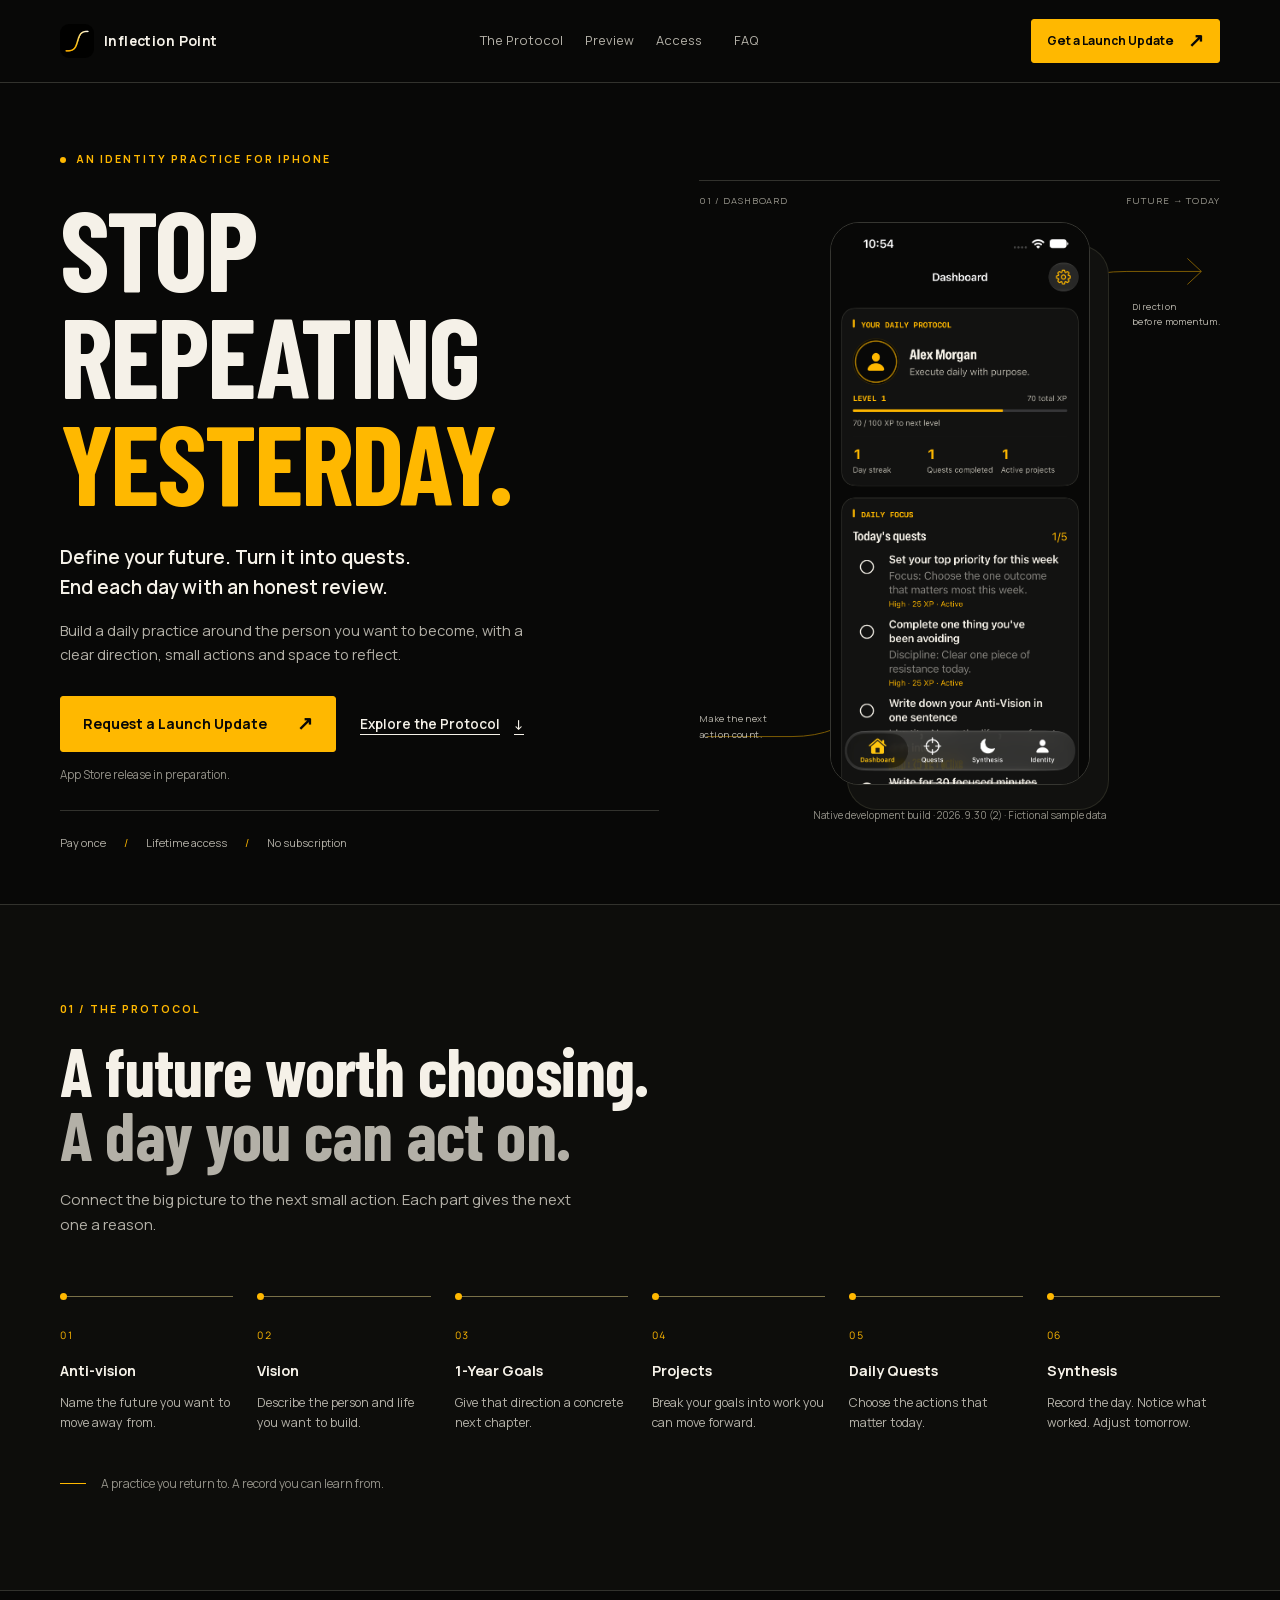
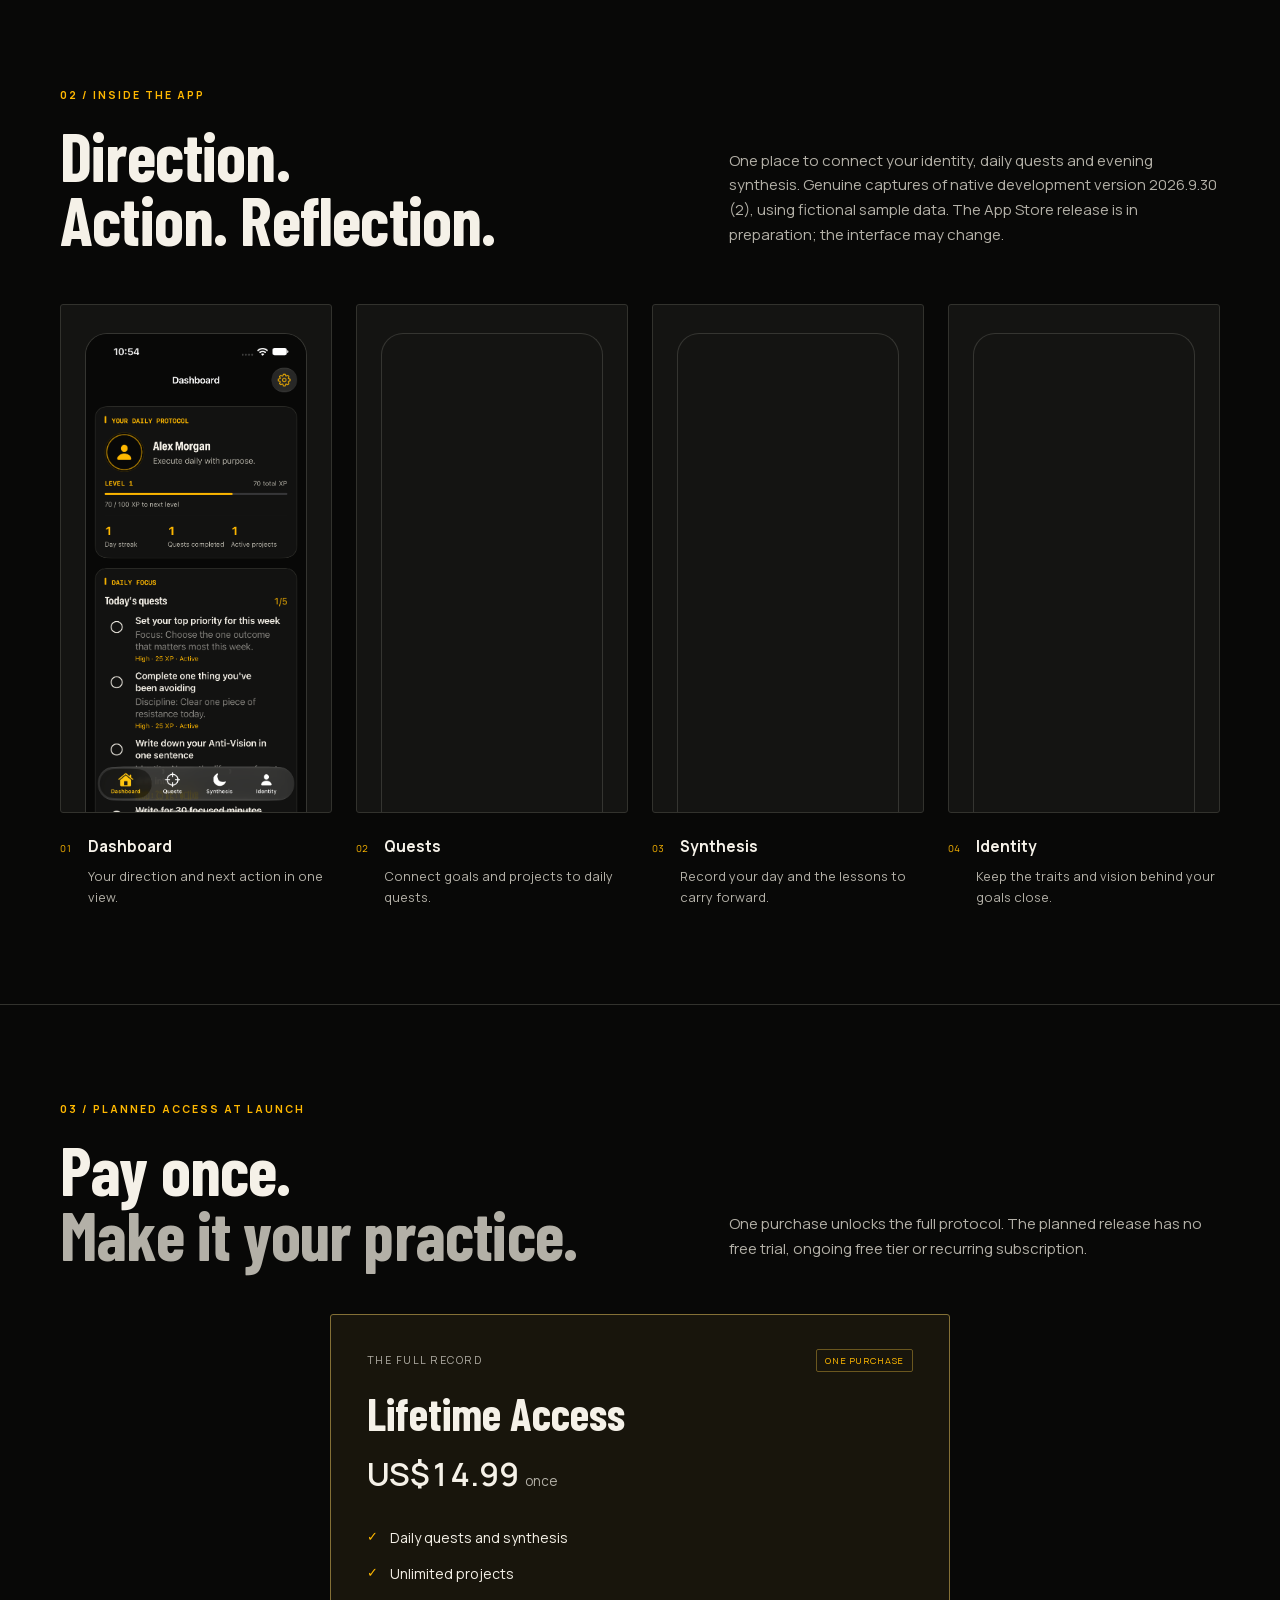
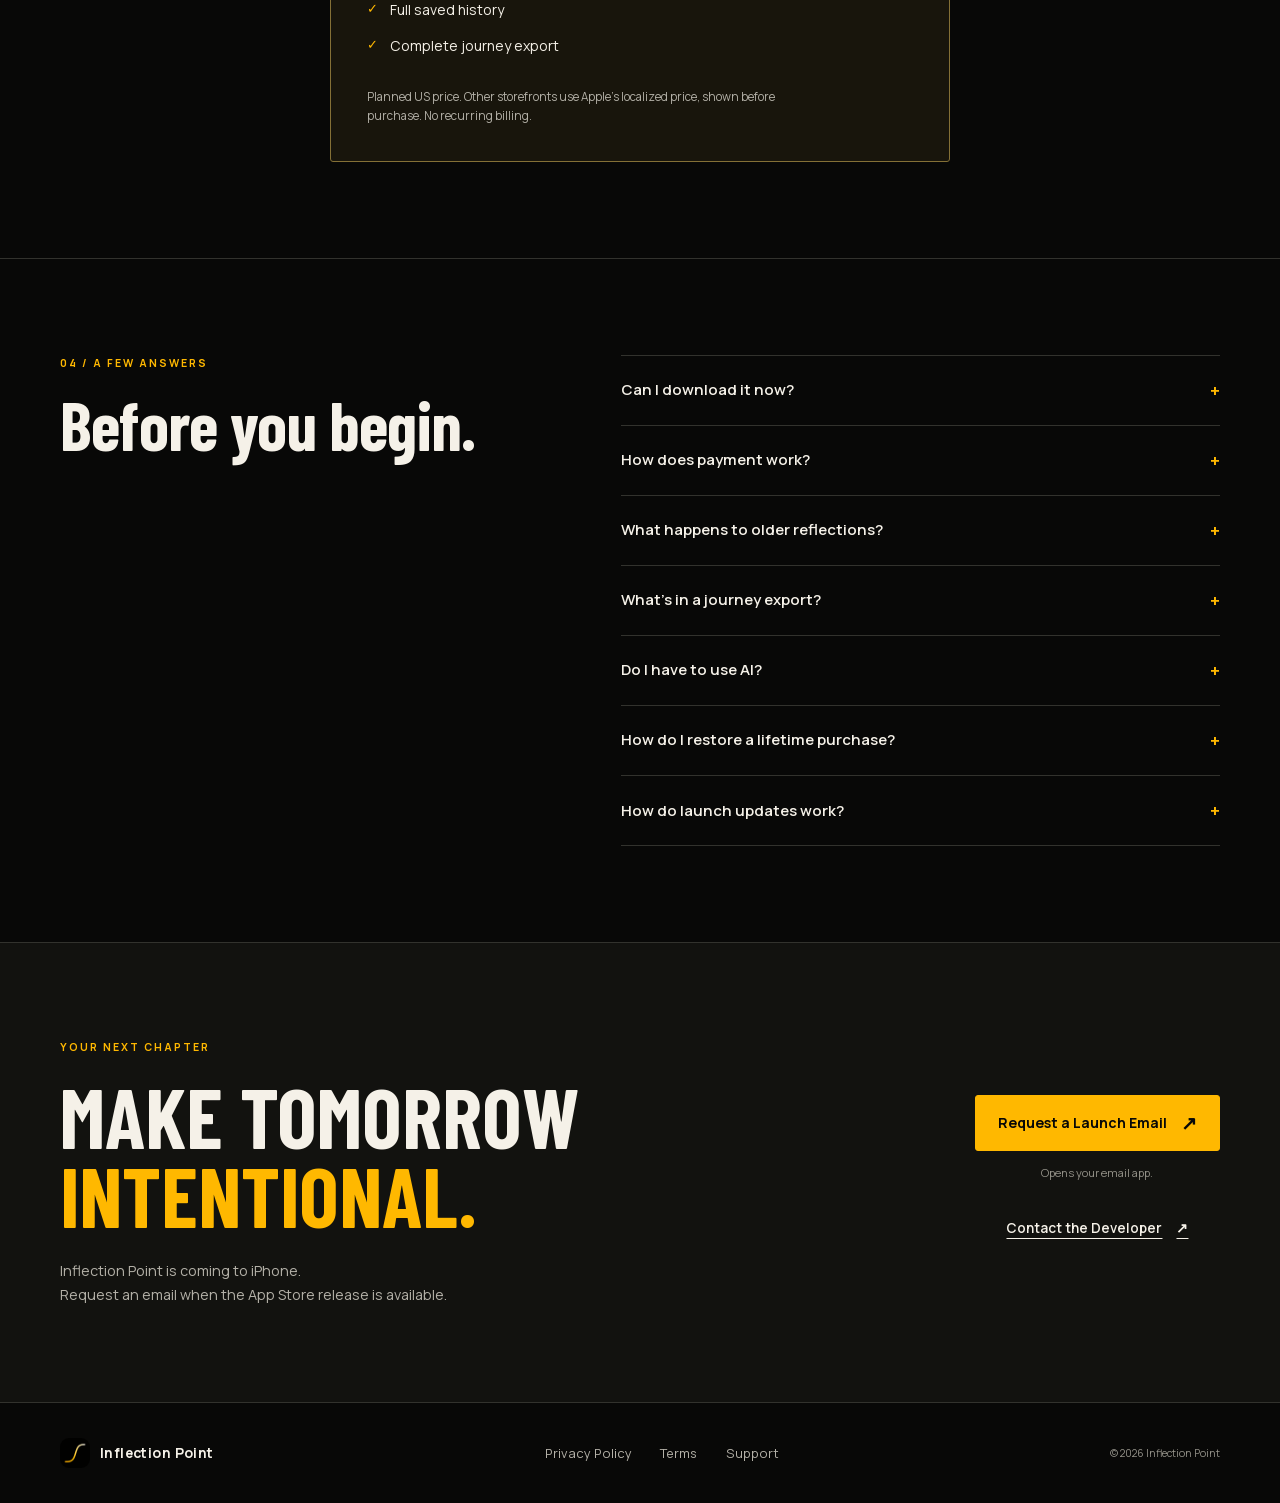
==== index.html @ c8aa0ed0 "Match website branding to the new native icon" ====
<!doctype html>
<html lang="en">
  <head>
    <meta charset="utf-8" />
    <meta name="referrer" content="no-referrer" />
    <meta
      http-equiv="Content-Security-Policy"
      content="default-src 'none'; script-src 'sha256-P+ABrYqSzmt97gKMElEIkHvj4P0bBPBOw8/XN8gBMuc='; style-src 'self'; img-src 'self'; font-src 'self'; connect-src 'none'; object-src 'none'; frame-src 'none'; base-uri 'none'; form-action 'none'; upgrade-insecure-requests"
    />
    <meta name="viewport" content="width=device-width, initial-scale=1" />
    <meta name="theme-color" content="#080807" />
    <meta name="color-scheme" content="dark" />
    <title>Inflection Point — Stop Repeating Yesterday</title>
    <meta
      name="description"
      content="An identity, daily quest and reflection app for iPhone. Define your future, choose today's actions and review your day. One-time lifetime access, without a subscription."
    />
    <link rel="canonical" href="https://inflectionpoint.me/" />
    <meta property="og:type" content="website" />
    <meta property="og:url" content="https://inflectionpoint.me/" />
    <meta
      property="og:title"
      content="Inflection Point — Stop Repeating Yesterday"
    />
    <meta
      property="og:description"
      content="Define your future. Turn it into quests. End each day with an honest review. An iPhone app with a one-time lifetime unlock."
    />
    <meta
      property="og:image"
      content="https://inflectionpoint.me/images/social-card-20261005.png"
    />
    <meta property="og:image:width" content="1200" />
    <meta property="og:image:height" content="630" />
    <meta
      property="og:image:alt"
      content="Inflection Point. Stop repeating yesterday. Define, act, reflect."
    />
    <meta name="twitter:card" content="summary_large_image" />
    <meta
      name="twitter:title"
      content="Inflection Point — Stop Repeating Yesterday"
    />
    <meta
      name="twitter:description"
      content="An identity, daily quest and reflection app for iPhone. One-time lifetime access."
    />
    <meta
      name="twitter:image"
      content="https://inflectionpoint.me/images/social-card-20261005.png"
    />
    <meta
      name="twitter:image:alt"
      content="Inflection Point. Stop repeating yesterday. Define, act, reflect."
    />
    <link rel="icon" type="image/png" href="/images/favicon-32-20261005.png" />
    <link
      rel="apple-touch-icon"
      sizes="180x180"
      href="/images/apple-touch-icon-20261005.png"
    />
    <link
      rel="preload"
      href="/fonts/barlow-condensed-latin-700.woff2"
      as="font"
      type="font/woff2"
      crossorigin
    />
    <link
      rel="preload"
      href="/fonts/manrope-latin-variable.woff2"
      as="font"
      type="font/woff2"
      crossorigin
    />
    <link rel="stylesheet" href="/styles.css?v=20260930-native" />
    <script type="application/ld+json">
      {
        "@context": "https://schema.org",
        "@type": "SoftwareApplication",
        "name": "Inflection Point",
        "applicationCategory": "LifestyleApplication",
        "operatingSystem": "iOS",
        "description": "An identity, daily quest and reflection app for iPhone. App Store release in preparation.",
        "url": "https://inflectionpoint.me/",
        "image": "https://inflectionpoint.me/images/social-card-20261005.png"
      }
    </script>
  </head>
  <body id="top">
    <a class="skip-link" href="#main">Skip to content</a>
    <header class="site-header">
      <div class="wrap header-inner">
        <a class="brand" href="/" aria-label="Inflection Point home">
          <img src="/images/brand-icon-20261005.png" alt="" width="34" height="34" />
          <span translate="no">Inflection Point</span>
        </a>
        <nav aria-label="Main navigation">
          <a href="#protocol">The Protocol</a>
          <a href="#preview">Preview</a>
          <a href="#access">Access</a>
          <a href="#questions">FAQ</a>
        </nav>
        <a class="button button-small" href="#launch"
          >Get a Launch Update <span aria-hidden="true">↗</span></a
        >
      </div>
    </header>

    <main id="main" tabindex="-1">
      <section class="hero wrap" aria-labelledby="hero-heading">
        <div class="hero-copy">
          <p class="eyebrow">
            <span class="status-dot" aria-hidden="true"></span> An identity
            practice for iPhone
          </p>
          <h1 id="hero-heading">Stop repeating <span>yesterday.</span></h1>
          <p class="hero-intro">
            Define your future. Turn it into quests.<br class="desktop-break" />
            End each day with an honest review.
          </p>
          <p class="hero-description">
            Build a daily practice around the person you want to become, with a
            clear direction, small actions and space to reflect.
          </p>
          <div class="actions">
            <a class="button" href="#launch"
              >Request a Launch Update <span aria-hidden="true">↗</span></a
            >
            <a class="text-link" href="#protocol"
              >Explore the Protocol <span aria-hidden="true">↓</span></a
            >
          </div>
          <p class="launch-status">App Store release in preparation.</p>
          <ul class="hero-facts" aria-label="Planned access">
            <li>Pay once</li>
            <li>Lifetime access</li>
            <li>No subscription</li>
          </ul>
        </div>
        <figure class="hero-figure">
          <div class="figure-label">
            <span>01 / Dashboard</span><span>Future → today</span>
          </div>
          <div class="phone-stage">
            <svg
              class="direction-line"
              viewBox="0 0 560 600"
              fill="none"
              aria-hidden="true"
            >
              <path
                d="M8 550H100Q200 550 230 420L300 180Q340 50 460 50H540"
                stroke="currentColor"
                stroke-width="1"
              />
              <path
                d="m525 36 15 14-15 14"
                stroke="currentColor"
                stroke-width="1"
              />
            </svg>
            <img
              class="hero-screen"
              src="/images/native-dashboard-2026-09-30.png"
              width="1206"
              height="2622"
              loading="eager"
              fetchpriority="high"
              decoding="async"
              alt="Native Dashboard showing identity, daily focus and quest progress with fictional sample data."
            />
            <span class="stage-note stage-note-top" aria-hidden="true"
              >Direction<br />before momentum.</span
            >
            <span class="stage-note stage-note-bottom" aria-hidden="true"
              >Make the next<br />action count.</span
            >
          </div>
          <figcaption>Native development build · 2026.9.30 (2) · Fictional sample data</figcaption>
        </figure>
      </section>

      <section
        class="protocol-section section"
        id="protocol"
        aria-labelledby="protocol-heading"
      >
        <div class="wrap">
          <div class="section-heading">
            <p class="eyebrow">01 / The protocol</p>
            <h2 id="protocol-heading">
              A future worth choosing.<br /><span>A day you can act on.</span>
            </h2>
            <p>
              Connect the big picture to the next small action. Each part gives
              the next one a reason.
            </p>
          </div>
          <ol class="protocol-steps">
            <li>
              <span class="step-number" aria-hidden="true">01</span>
              <h3>Anti-vision</h3>
              <p>Name the future you want to move away from.</p>
            </li>
            <li>
              <span class="step-number" aria-hidden="true">02</span>
              <h3>Vision</h3>
              <p>Describe the person and life you want to build.</p>
            </li>
            <li>
              <span class="step-number" aria-hidden="true">03</span>
              <h3>1-Year Goals</h3>
              <p>Give that direction a concrete next chapter.</p>
            </li>
            <li>
              <span class="step-number" aria-hidden="true">04</span>
              <h3>Projects</h3>
              <p>Break your goals into work you can move forward.</p>
            </li>
            <li>
              <span class="step-number" aria-hidden="true">05</span>
              <h3>Daily Quests</h3>
              <p>Choose the actions that matter today.</p>
            </li>
            <li>
              <span class="step-number" aria-hidden="true">06</span>
              <h3>Synthesis</h3>
              <p>Record the day. Notice what worked. Adjust tomorrow.</p>
            </li>
          </ol>
          <div class="protocol-footnote">
            <span class="mini-rule" aria-hidden="true"></span>
            <p>A practice you return to. A record you can learn from.</p>
          </div>
        </div>
      </section>

      <section
        class="section preview-section"
        id="preview"
        aria-labelledby="preview-heading"
      >
        <div class="wrap">
          <div class="section-heading split-heading">
            <div>
              <p class="eyebrow">02 / Inside the app</p>
              <h2 id="preview-heading">Direction.<br />Action. Reflection.</h2>
            </div>
            <p>
              One place to connect your identity, daily quests and evening
              synthesis. Genuine captures of native development version
              2026.9.30 (2), using fictional sample data. The App Store release
              is in preparation; the interface may change.
            </p>
          </div>
          <div class="preview-grid preview-grid-native">
            <figure class="preview-item">
              <div class="preview-image">
                <img
                  src="/images/native-dashboard-2026-09-30.png"
                  alt="Native Dashboard showing identity, daily focus and quest progress with fictional sample data."
                  width="1206"
                  height="2622"
                  loading="lazy"
                  decoding="async"
                />
              </div>
              <figcaption>
                <span class="preview-index" aria-hidden="true">01</span>
                <div>
                  <h3>Dashboard</h3>
                  <p>Your direction and next action in one view.</p>
                </div>
              </figcaption>
            </figure>
            <figure class="preview-item">
              <div class="preview-image">
                <img
                  src="/images/native-quests-2026-09-30.png"
                  alt="Native Quests screen connecting goals, projects and daily quests with fictional sample data."
                  width="1206"
                  height="2622"
                  loading="lazy"
                  decoding="async"
                />
              </div>
              <figcaption>
                <span class="preview-index" aria-hidden="true">02</span>
                <div>
                  <h3>Quests</h3>
                  <p>Connect goals and projects to daily quests.</p>
                </div>
              </figcaption>
            </figure>
            <figure class="preview-item">
              <div class="preview-image">
                <img
                  src="/images/native-synthesis-2026-09-30.png"
                  alt="Native Synthesis Quick Log with alignment, energy, focus and a fictional reflection."
                  width="1206"
                  height="2622"
                  loading="lazy"
                  decoding="async"
                />
              </div>
              <figcaption>
                <span class="preview-index" aria-hidden="true">03</span>
                <div>
                  <h3>Synthesis</h3>
                  <p>Record your day and the lessons to carry forward.</p>
                </div>
              </figcaption>
            </figure>
            <figure class="preview-item">
              <div class="preview-image">
                <img
                  src="/images/native-identity-2026-09-30.png"
                  alt="Native Identity screen for a fictional character profile."
                  width="1206"
                  height="2622"
                  loading="lazy"
                  decoding="async"
                />
              </div>
              <figcaption>
                <span class="preview-index" aria-hidden="true">04</span>
                <div>
                  <h3>Identity</h3>
                  <p>Keep the traits and vision behind your goals close.</p>
                </div>
              </figcaption>
            </figure>
          </div>
        </div>
      </section>

      <section
        class="section access-section"
        id="access"
        aria-labelledby="access-heading"
      >
        <div class="wrap">
          <div class="section-heading split-heading">
            <div>
              <p class="eyebrow">03 / Planned access at launch</p>
              <h2 id="access-heading">
                Pay once.<br /><span>Make it your practice.</span>
              </h2>
            </div>
            <p>
              One purchase unlocks the full protocol. The planned release has no
              free trial, ongoing free tier or recurring subscription.
            </p>
          </div>
          <div class="access-grid">
            <article class="access-card lifetime-card">
              <div class="access-card-top">
                <p class="access-label">The full record</p>
                <span class="badge">One purchase</span>
              </div>
              <h3>Lifetime Access</h3>
              <p class="price">US$14.99 <span>once</span></p>
              <ul class="check-list">
                <li>Daily quests and synthesis</li>
                <li>Unlimited projects</li>
                <li>Full saved history</li>
                <li>Complete journey export</li>
              </ul>
              <p class="access-note">
                Planned US price. Other storefronts use Apple’s localized price,
                shown before purchase. No recurring billing.
              </p>
            </article>
          </div>
        </div>
      </section>

      <section
        class="section faq-section"
        id="questions"
        aria-labelledby="faq-heading"
      >
        <div class="wrap faq-layout">
          <div class="section-heading">
            <p class="eyebrow">04 / A few answers</p>
            <h2 id="faq-heading">Before you begin.</h2>
          </div>
          <div class="faq-list">
            <details>
              <summary>
                Can I download it now?<span aria-hidden="true">+</span>
              </summary>
              <div class="faq-answer">
                <p>
                  The App Store release is being prepared.
                  <a href="#launch">Request a launch update</a> to hear when it
                  becomes available. A public release date has not been
                  announced.
                </p>
              </div>
            </details>
            <details>
              <summary>
                How does payment work?<span aria-hidden="true">+</span>
              </summary>
              <div class="faq-answer">
                <p>
                  The planned release uses one lifetime purchase to unlock the
                  protocol. There is no free trial, ongoing free tier or
                  recurring subscription. The planned US price is US$14.99; Apple’s
                  localized price is shown before you purchase.
                </p>
              </div>
            </details>
            <details>
              <summary>
                What happens to older reflections?<span aria-hidden="true"
                  >+</span
                >
              </summary>
              <div class="faq-answer">
                <p>
                  The planned lifetime purchase includes your full saved
                  reflection history. Older saved entries remain on your
                  device. Earlier Expo versions could delete older entries;
                  upgrading cannot recover entries already removed. See the
                  <a href="/privacy.html">Privacy Policy</a> for version
                  differences.
                </p>
              </div>
            </details>
            <details>
              <summary>
                What’s in a journey export?<span aria-hidden="true">+</span>
              </summary>
              <div class="faq-answer">
                <p>
                  The planned release provides complete JSON export of your
                  journal collections and an embedded avatar when present.
                  Export and recovery of existing data remain available without
                  a purchase. Purchase, historical preview/usage and reminder
                  preferences are separate. Earlier Expo exports were
                  partial; see the <a href="/privacy.html">Privacy Policy</a>
                  for version differences.
                </p>
              </div>
            </details>
            <details>
              <summary>
                Do I have to use AI?<span aria-hidden="true">+</span>
              </summary>
              <div class="faq-answer">
                <p>
                  You can write synthesis entries manually. The planned
                  native release uses Apple Intelligence for an optional daily
                  debrief on your device, with no cloud debrief fallback. It
                  requires an eligible iPhone, supported language and region,
                  Apple Intelligence enabled, and the model ready. Use Quick Log
                  when it is unavailable.
                </p>
                <p>
                  Optional avatars use Apple’s system Image Playground after
                  you agree to share selected text and identity context. This
                  is separate from the on-device debrief: on iOS 27, Apple’s
                  image generation uses Private Cloud Compute and system usage
                  limits. You can use a photo or camera instead. Read the
                  <a href="/privacy.html">Privacy Policy</a> before sharing
                  information.
                </p>
              </div>
            </details>
            <details>
              <summary>
                How do I restore a lifetime purchase?<span aria-hidden="true"
                  >+</span
                >
              </summary>
              <div class="faq-answer">
                <p>
                  Use Restore Purchases in Settings with the Apple account that
                  owns the eligible lifetime purchase. Purchase and restore
                  require Apple’s services.
                </p>
              </div>
            </details>
            <details>
              <summary>
                How do launch updates work?<span aria-hidden="true">+</span>
              </summary>
              <div class="faq-answer">
                <p>
                  The request button opens an email to the developer. Send that
                  email to ask for an update when the app is available. You can
                  also use it to ask a question.
                </p>
              </div>
            </details>
          </div>
        </div>
      </section>

      <section
        class="launch-section section"
        id="launch"
        aria-labelledby="launch-heading"
      >
        <div class="wrap launch-layout">
          <div>
            <p class="eyebrow">Your next chapter</p>
            <h2 id="launch-heading">
              Make tomorrow<br /><span>intentional.</span>
            </h2>
            <p>
              Inflection Point is coming to iPhone.<br />Request an email when
              the App Store release is available.
            </p>
          </div>
          <div class="launch-action">
            <a
              class="button"
              href="mailto:nick@nickrae.net?subject=Inflection%20Point%20launch%20update&amp;body=Please%20email%20me%20when%20Inflection%20Point%20is%20available%20on%20the%20App%20Store."
              >Request a Launch Email <span aria-hidden="true">↗</span></a
            >
            <p>Opens your email app.</p>
            <a
              class="text-link"
              href="mailto:nick@nickrae.net?subject=Inflection%20Point%20question"
              >Contact the Developer <span aria-hidden="true">↗</span></a
            >
          </div>
        </div>
      </section>
    </main>
    <footer class="site-footer">
      <div class="wrap footer-inner">
        <a class="brand" href="/" aria-label="Inflection Point home"
          ><img
            src="/images/brand-icon-20261005.png"
            alt=""
            width="30"
            height="30"
          /><span translate="no">Inflection Point</span></a
        >
        <nav aria-label="Footer navigation">
          <a href="/privacy.html">Privacy Policy</a
          ><a href="/terms.html">Terms</a
          ><a
            href="mailto:nick@nickrae.net?subject=Inflection%20Point%20support"
            >Support</a
          >
        </nav>
        <p>© 2026 Inflection Point</p>
      </div>
    </footer>
  </body>
</html>
---- styles.css ----
@font-face {
  font-family: "Barlow Condensed";
  font-style: normal;
  font-weight: 700;
  font-display: swap;
  src: url("/fonts/barlow-condensed-latin-700.woff2") format("woff2");
}
@font-face {
  font-family: Manrope;
  font-style: normal;
  font-weight: 400 700;
  font-display: swap;
  src: url("/fonts/manrope-latin-variable.woff2") format("woff2");
}
:root {
  color-scheme: dark;
  --bg: #080807;
  --panel: #121211;
  --text: #f5f1e8;
  --muted: #b3b0a7;
  --dim: #939188;
  --amber: #ffb800;
  --line: #32322d;
  --wrap: 1160px;
  --anchor-offset: 100px;
}
.error-page h1 {
  font-size: clamp(4rem, 12vw, 7rem);
  margin-top: 25px;
}
.error-page .error-copy {
  color: var(--muted);
  max-width: 450px;
  margin-top: 25px;
}
.error-page .error-action {
  margin-top: 32px;
}
*,
*::before,
*::after {
  box-sizing: border-box;
}
html {
  scroll-behavior: smooth;
}
body {
  margin: 0;
  background: var(--bg);
  color: var(--text);
  font-family: Manrope, "Helvetica Neue", sans-serif;
  font-size: 16px;
  line-height: 1.65;
  -webkit-font-smoothing: antialiased;
}
a {
  color: inherit;
  text-underline-offset: 5px;
  touch-action: manipulation;
  -webkit-tap-highlight-color: rgba(255, 184, 0, 0.15);
}
a:hover {
  color: var(--amber);
}
a:focus-visible,
summary:focus-visible {
  outline: 2px solid var(--amber);
  outline-offset: 5px;
  border-radius: 3px;
}
img {
  display: block;
  max-width: 100%;
  height: auto;
}
p,
h1,
h2,
h3,
figure {
  margin: 0;
}
h1,
h2 {
  font-family: "Barlow Condensed", "Arial Narrow", sans-serif;
  font-weight: 700;
  line-height: 0.95;
  text-wrap: balance;
}
h3 {
  font-size: 1.06rem;
  line-height: 1.4;
  font-weight: 700;
}
.wrap {
  width: min(var(--wrap), calc(100% - 64px));
  margin-inline: auto;
}
.skip-link {
  position: fixed;
  top: 12px;
  left: 20px;
  z-index: 100;
  background: var(--amber);
  color: var(--bg);
  padding: 12px 20px;
  transform: translateY(-180%);
  font-weight: 700;
}
.skip-link:focus {
  transform: translateY(0);
  color: var(--bg);
}
.site-header {
  position: sticky;
  top: 0;
  z-index: 40;
  border-bottom: 1px solid var(--line);
  background: var(--bg);
}
.header-inner {
  min-height: 82px;
  display: flex;
  align-items: center;
  justify-content: space-between;
  gap: 28px;
}
.brand {
  display: inline-flex;
  align-items: center;
  gap: 10px;
  font-size: 0.86rem;
  font-weight: 700;
  letter-spacing: 0.03em;
  text-decoration: none;
  white-space: nowrap;
  min-height: 44px;
}
.brand img {
  border-radius: 9px;
}
.site-header nav {
  display: flex;
  gap: 22px;
}
.site-header nav a,
.site-footer nav a {
  display: inline-flex;
  align-items: center;
  min-height: 44px;
  min-width: 44px;
  justify-content: center;
  font-size: 0.8rem;
  text-decoration: none;
  color: var(--muted);
}
.site-header nav a:hover,
.site-footer nav a:hover {
  color: var(--text);
}
.button {
  display: inline-flex;
  align-items: center;
  justify-content: center;
  gap: 30px;
  background: var(--amber);
  color: #080807;
  font-size: 0.88rem;
  line-height: 1.4;
  font-weight: 700;
  min-height: 56px;
  padding: 16px 22px;
  border: 1px solid var(--amber);
  border-radius: 3px;
  text-decoration: none;
  transition:
    background-color 0.18s,
    border-color 0.18s;
}
.button:hover {
  color: #080807;
  background: #ffce4d;
  border-color: #ffce4d;
}
.button span {
  font-size: 1.2rem;
  line-height: 1;
}
.button-small {
  font-size: 0.74rem;
  min-height: 44px;
  padding: 11px 15px;
  gap: 14px;
}
.text-link {
  display: inline-flex;
  align-items: center;
  gap: 14px;
  min-height: 44px;
  font-size: 0.85rem;
  font-weight: 600;
  text-decoration: underline;
}
.eyebrow {
  font-size: 0.66rem;
  font-weight: 700;
  text-transform: uppercase;
  letter-spacing: 0.19em;
  color: var(--amber);
  display: flex;
  align-items: center;
  gap: 10px;
}
.status-dot {
  display: inline-block;
  width: 6px;
  height: 6px;
  border-radius: 50%;
  background: var(--amber);
}
.hero {
  display: grid;
  grid-template-columns: 1.15fr 1fr;
  align-items: center;
  gap: 40px;
  padding-block: 68px 52px;
  min-height: 770px;
}
.hero-copy {
  position: relative;
  z-index: 1;
}
.hero h1 {
  font-size: clamp(5.2rem, 8.8vw, 8.2rem);
  text-transform: uppercase;
  letter-spacing: -0.025em;
  margin-top: 26px;
  max-width: 640px;
}
.hero h1 span {
  color: var(--amber);
  display: block;
}
.hero-intro {
  font-size: 1.18rem;
  line-height: 1.55;
  margin-top: 28px;
  max-width: 540px;
  font-weight: 600;
}
.hero-description {
  color: var(--muted);
  font-size: 0.91rem;
  max-width: 470px;
  margin-top: 16px;
}
.actions {
  display: flex;
  flex-wrap: wrap;
  gap: 18px 24px;
  align-items: center;
  margin-top: 30px;
}
.launch-status {
  font-size: 0.72rem;
  color: var(--dim);
  margin-top: 13px;
}
.hero-facts {
  list-style: none;
  padding: 23px 0 0;
  margin: 26px 0 0;
  border-top: 1px solid var(--line);
  display: flex;
  gap: 18px;
  flex-wrap: wrap;
  font-size: 0.69rem;
  color: var(--muted);
}
.hero-facts li + li::before {
  content: "/";
  color: var(--amber);
  margin-right: 18px;
}
.hero-figure {
  margin: 0;
  min-width: 0;
}
.figure-label {
  display: flex;
  justify-content: space-between;
  gap: 16px;
  color: var(--dim);
  font-size: 0.59rem;
  letter-spacing: 0.1em;
  text-transform: uppercase;
  border-top: 1px solid var(--line);
  padding-top: 12px;
}
.phone-stage {
  position: relative;
  display: flex;
  align-items: center;
  justify-content: center;
  min-height: 590px;
}
.hero-screen {
  width: 260px;
  position: relative;
  z-index: 1;
  border-radius: 29px;
  border: 1px solid #363631;
  box-shadow:
    18px 24px 0 #11110f,
    18px 24px 0 1px #292921;
}
.direction-line {
  position: absolute;
  inset: 0;
  width: 100%;
  height: 100%;
  color: var(--amber);
  opacity: 0.5;
  pointer-events: none;
}
.stage-note {
  position: absolute;
  font-size: 0.58rem;
  line-height: 1.7;
  letter-spacing: 0.04em;
  color: var(--muted);
}
.stage-note-top {
  top: 90px;
  right: 0;
}
.stage-note-bottom {
  bottom: 56px;
  left: 0;
}
.hero-figure > figcaption {
  color: var(--dim);
  font-size: 0.63rem;
  text-align: center;
  padding-top: 8px;
}
.section {
  padding-block: 96px;
  border-top: 1px solid var(--line);
  scroll-margin-top: var(--anchor-offset);
}
.section-heading h2 {
  font-size: clamp(3rem, 5.3vw, 5rem);
  letter-spacing: -0.012em;
  margin-top: 19px;
}
.section-heading h2 span {
  color: var(--muted);
}
.section-heading > p:last-child,
.split-heading > p {
  color: var(--muted);
  font-size: 0.94rem;
  max-width: 540px;
  margin-top: 22px;
}
.split-heading {
  display: grid;
  grid-template-columns: 1.2fr 1fr;
  gap: 80px;
  align-items: end;
}
.split-heading > p {
  margin: 0 0 4px;
}
.protocol-section {
  background: #0d0d0b;
}
.protocol-steps {
  list-style: none;
  padding: 0;
  margin: 58px 0 0;
  display: grid;
  grid-template-columns: repeat(6, minmax(0, 1fr));
  gap: 24px;
}
.protocol-steps li {
  position: relative;
  border-top: 1px solid #797048;
  padding-top: 23px;
}
.protocol-steps li::before {
  content: "";
  position: absolute;
  left: 0;
  top: -4px;
  width: 7px;
  height: 7px;
  border-radius: 50%;
  background: var(--amber);
}
.step-number {
  color: var(--amber);
  font-size: 0.64rem;
  letter-spacing: 0.12em;
  font-variant-numeric: tabular-nums;
}
.protocol-steps h3 {
  margin-top: 15px;
  font-size: 0.9rem;
}
.protocol-steps p {
  margin-top: 11px;
  font-size: 0.78rem;
  color: var(--muted);
}
.protocol-footnote {
  display: flex;
  align-items: center;
  gap: 15px;
  margin-top: 40px;
  font-size: 0.75rem;
  color: var(--dim);
}
.mini-rule {
  width: 26px;
  height: 1px;
  background: var(--amber);
  flex: none;
}
.preview-grid {
  display: grid;
  grid-template-columns: repeat(3, minmax(0, 1fr));
  gap: 36px;
  margin-top: 52px;
}
.preview-grid-native {
  grid-template-columns: repeat(4, minmax(0, 1fr));
  gap: 24px;
}
.preview-image {
  display: flex;
  align-items: flex-start;
  justify-content: center;
  background: #141412;
  border: 1px solid var(--line);
  padding: 28px 20px 0;
  overflow: hidden;
  border-radius: 3px;
}
.preview-image img {
  width: 222px;
  border: 1px solid #353531;
  border-bottom: 0;
  border-radius: 22px 22px 0 0;
}
.preview-item figcaption {
  display: flex;
  gap: 16px;
  padding-top: 23px;
}
.preview-index {
  color: var(--amber);
  font-size: 0.6rem;
  font-variant-numeric: tabular-nums;
  padding-top: 5px;
  flex: none;
}
.preview-item h3 {
  font-size: 0.95rem;
}
.preview-item p {
  font-size: 0.8rem;
  color: var(--muted);
  margin-top: 8px;
}
.access-grid {
  display: grid;
  grid-template-columns: minmax(0, 1fr);
  gap: 28px;
  max-width: 620px;
  margin: 48px auto 0;
}
.access-card {
  padding: 34px 36px;
  background: var(--panel);
  border: 1px solid var(--line);
  border-radius: 3px;
  display: flex;
  flex-direction: column;
}
.access-label {
  font-size: 0.66rem;
  text-transform: uppercase;
  letter-spacing: 0.14em;
  color: var(--muted);
}
.access-card h3 {
  font-family: "Barlow Condensed", "Arial Narrow", sans-serif;
  font-size: 2.8rem;
  line-height: 1;
  margin-top: 19px;
}
.access-description {
  margin-top: 22px;
  font-size: 0.88rem;
  color: var(--muted);
  max-width: 360px;
}
.check-list {
  list-style: none;
  padding: 0;
  margin: 30px 0;
  display: grid;
  gap: 13px;
  font-size: 0.88rem;
}
.check-list li {
  display: flex;
  gap: 12px;
}
.check-list li::before {
  content: "✓";
  color: var(--amber);
  font-size: 0.8rem;
}
.access-note {
  margin-top: auto;
  color: var(--muted);
  font-size: 0.73rem;
  max-width: 430px;
  line-height: 1.7;
}
.lifetime-card {
  border-color: #847036;
  background: #18150c;
}
.access-card-top {
  display: flex;
  align-items: center;
  justify-content: space-between;
  gap: 10px;
}
.badge {
  font-size: 0.58rem;
  color: var(--amber);
  border: 1px solid #6b571f;
  padding: 3px 8px;
  border-radius: 2px;
  text-transform: uppercase;
  letter-spacing: 0.07em;
  white-space: nowrap;
}
.price {
  font-size: 2rem;
  line-height: 1.3;
  font-weight: 600;
  margin-top: 18px;
  font-variant-numeric: tabular-nums;
}
.price span {
  font-size: 0.84rem;
  color: var(--muted);
  font-weight: 400;
}
.faq-layout {
  display: grid;
  grid-template-columns: 1fr 1.3fr;
  gap: 100px;
}
.faq-list {
  border-top: 1px solid var(--line);
}
.faq-list details {
  border-bottom: 1px solid var(--line);
}
.faq-list summary {
  list-style: none;
  cursor: pointer;
  min-height: 68px;
  display: flex;
  justify-content: space-between;
  align-items: center;
  gap: 20px;
  padding: 20px 0;
  font-size: 0.94rem;
  font-weight: 600;
}
.faq-list summary::-webkit-details-marker {
  display: none;
}
.faq-list summary:hover {
  color: var(--amber);
}
.faq-list summary > span {
  font-size: 1.1rem;
  color: var(--amber);
  transition: transform 0.18s;
}
.faq-list details[open] summary > span {
  transform: rotate(45deg);
}
.faq-answer {
  padding: 0 32px 22px 0;
  font-size: 0.85rem;
  color: var(--muted);
}
.faq-answer a {
  color: var(--text);
}
.launch-section {
  background: #12120f;
}
.launch-layout {
  display: grid;
  grid-template-columns: 1.2fr 1fr;
  gap: 50px;
  align-items: center;
}
.launch-layout h2 {
  font-size: clamp(4rem, 6.5vw, 6rem);
  margin-top: 20px;
  text-transform: uppercase;
}
.launch-layout h2 span {
  color: var(--amber);
}
.launch-layout > div > p:last-child {
  color: var(--muted);
  font-size: 0.9rem;
  margin-top: 24px;
}
.launch-action {
  justify-self: end;
  min-width: 0;
  max-width: 340px;
  text-align: center;
}
.launch-action .button {
  width: 100%;
  gap: 14px;
}
.launch-action > p {
  font-size: 0.7rem !important;
  margin: 13px 0 24px !important;
  color: var(--dim);
}
.site-footer {
  border-top: 1px solid var(--line);
  padding-block: 28px;
}
.footer-inner {
  display: flex;
  align-items: center;
  justify-content: space-between;
  gap: 25px;
  flex-wrap: wrap;
}
.site-footer nav {
  display: flex;
  gap: 25px;
}
.site-footer p {
  font-size: 0.65rem;
  color: var(--dim);
}
@media (min-width: 1450px) {
  .hero {
    padding-block: 84px;
  }
}
@media (max-width: 1050px) {
  .wrap {
    width: calc(100% - 48px);
  }
  .header-inner {
    gap: 16px;
  }
  .site-header nav {
    gap: 15px;
  }
  .button-small {
    max-width: 175px;
  }
  .hero {
    gap: 24px;
  }
  .hero h1 {
    font-size: 7.2rem;
  }
  .hero-screen {
    width: 230px;
  }
  .stage-note {
    display: none;
  }
  .hero-intro {
    font-size: 1.05rem;
  }
  .protocol-steps {
    grid-template-columns: repeat(3, minmax(0, 1fr));
    gap: 35px;
  }
  .split-heading {
    gap: 40px;
  }
  .preview-grid {
    gap: 22px;
  }
  .preview-grid-native {
    grid-template-columns: repeat(2, minmax(0, 1fr));
    gap: 36px 22px;
  }
  .preview-image {
    padding: 22px 15px 0;
  }
  .faq-layout {
    gap: 50px;
  }
  .access-card {
    padding: 30px;
  }
}
@media (max-width: 760px) {
  :root {
    --anchor-offset: 135px;
  }
  .wrap {
    width: calc(100% - 40px);
  }
  .header-inner {
    min-height: 107px;
    flex-wrap: wrap;
    gap: 0;
    padding-block: 13px 7px;
  }
  .brand {
    font-size: 0.76rem;
  }
  .brand img {
    width: 29px;
    height: 29px;
  }
  .button-small {
    min-height: 44px;
    font-size: 0.65rem;
    max-width: none;
    padding: 10px 12px;
    gap: 8px;
  }
  .site-header nav {
    order: 3;
    flex-basis: 100%;
    justify-content: space-between;
    gap: 8px;
    margin-top: 5px;
  }
  .site-header nav a {
    font-size: 0.7rem;
    min-height: 44px;
  }
  .hero {
    grid-template-columns: minmax(0, 1fr);
    padding-block: 46px 44px;
    gap: 39px;
    min-height: 0;
  }
  .hero h1 {
    font-size: clamp(4.7rem, 15.4vw, 7rem);
    max-width: 550px;
    margin-top: 22px;
  }
  .hero-intro {
    font-size: 1rem;
    max-width: 470px;
    margin-top: 24px;
  }
  .hero-description {
    font-size: 0.84rem;
    max-width: 480px;
  }
  .desktop-break {
    display: none;
  }
  .actions {
    gap: 14px;
    margin-top: 25px;
  }
  .button {
    font-size: 0.78rem;
    min-height: 52px;
    padding: 14px 17px;
    gap: 17px;
  }
  .button-small {
    min-height: 44px;
    padding: 10px 12px;
    gap: 8px;
    font-size: 0.65rem;
  }
  .text-link {
    font-size: 0.77rem;
  }
  .hero-facts {
    font-size: 0.63rem;
    gap: 12px;
    padding-top: 18px;
    margin-top: 21px;
  }
  .hero-facts li + li::before {
    margin-right: 12px;
  }
  .hero-figure {
    max-width: 460px;
    width: 100%;
    margin: auto;
  }
  .phone-stage {
    min-height: 480px;
  }
  .hero-screen {
    width: 215px;
    box-shadow:
      12px 16px 0 #11110f,
      12px 16px 0 1px #292921;
  }
  .figure-label {
    font-size: 0.54rem;
  }
  .hero-figure > figcaption {
    font-size: 0.59rem;
  }
  .section {
    padding-block: 60px;
  }
  .section-heading h2 {
    font-size: clamp(2.8rem, 10vw, 4rem);
    margin-top: 17px;
  }
  .section-heading > p:last-child,
  .split-heading > p {
    font-size: 0.85rem;
    margin-top: 22px;
  }
  .split-heading {
    grid-template-columns: 1fr;
    gap: 0;
  }
  .protocol-steps {
    grid-template-columns: repeat(2, minmax(0, 1fr));
    gap: 30px 24px;
    margin-top: 36px;
  }
  .protocol-steps h3 {
    font-size: 0.86rem;
  }
  .protocol-steps p {
    font-size: 0.77rem;
  }
  .protocol-footnote {
    font-size: 0.68rem;
    align-items: flex-start;
    margin-top: 29px;
  }
  .mini-rule {
    margin-top: 9px;
  }
  .preview-grid {
    grid-template-columns: 1fr;
    gap: 36px;
    margin-top: 35px;
  }
  .preview-item {
    max-width: 420px;
    width: 100%;
    margin: auto;
  }
  .preview-image {
    padding: 25px 20px 0;
  }
  .preview-image img {
    width: 205px;
  }
  .preview-item figcaption {
    padding-top: 19px;
  }
  .preview-item h3 {
    font-size: 0.9rem;
  }
  .access-grid {
    grid-template-columns: 1fr;
    gap: 20px;
    margin-top: 33px;
  }
  .access-card {
    padding: 28px;
  }
  .access-card h3 {
    font-size: 2.5rem;
  }
  .access-description {
    font-size: 0.81rem;
  }
  .access-note {
    font-size: 0.7rem;
  }
  .check-list {
    font-size: 0.83rem;
    margin-block: 25px;
  }
  .faq-layout {
    grid-template-columns: 1fr;
    gap: 32px;
  }
  .faq-list summary {
    font-size: 0.85rem;
    min-height: 64px;
  }
  .faq-answer {
    font-size: 0.81rem;
    padding-right: 15px;
  }
  .launch-layout {
    grid-template-columns: minmax(0, 1fr);
    gap: 32px;
  }
  .launch-layout h2 {
    font-size: clamp(3.8rem, 13vw, 5rem);
  }
  .launch-layout > div > p:last-child {
    font-size: 0.84rem;
    margin-top: 20px;
  }
  .launch-action {
    justify-self: start;
    max-width: 330px;
    width: 100%;
    text-align: left;
  }
  .launch-action > p {
    text-align: center;
    margin-bottom: 15px !important;
  }
  .site-footer {
    padding-block: 26px;
  }
  .footer-inner {
    gap: 15px;
  }
  .site-footer nav {
    gap: 21px;
    flex-basis: 100%;
    order: 2;
  }
  .site-footer nav a {
    font-size: 0.73rem;
  }
  .site-footer p {
    font-size: 0.6rem;
  }
}
@media (max-width: 360px) {
  .wrap {
    width: calc(100% - 32px);
  }
  .brand {
    font-size: 0.69rem;
    gap: 7px;
  }
  .button-small {
    font-size: 0.59rem;
    padding-inline: 9px;
  }
  .hero-facts {
    gap: 10px;
  }
  .hero-facts li + li::before {
    margin-right: 10px;
  }
  .hero h1 {
    font-size: clamp(4.1rem, 22vw, 4.8rem);
  }
  .actions {
    gap: 6px;
  }
  .preview-image img {
    width: 185px;
  }
  .access-card {
    padding: 24px;
  }
  .footer-inner {
    gap: 12px;
  }
}
@media (prefers-reduced-motion: reduce) {
  html {
    scroll-behavior: auto;
  }
  *,
  *::before,
  *::after {
    transition: none !important;
    animation: none !important;
  }
}
@media (forced-colors: active) {
  .button,
  .badge,
  .access-card,
  .preview-image {
    border: 1px solid ButtonText;
  }
  .hero h1 span,
  .launch-layout h2 span {
    color: CanvasText;
  }
  .check-list li::before {
    color: CanvasText;
  }
}
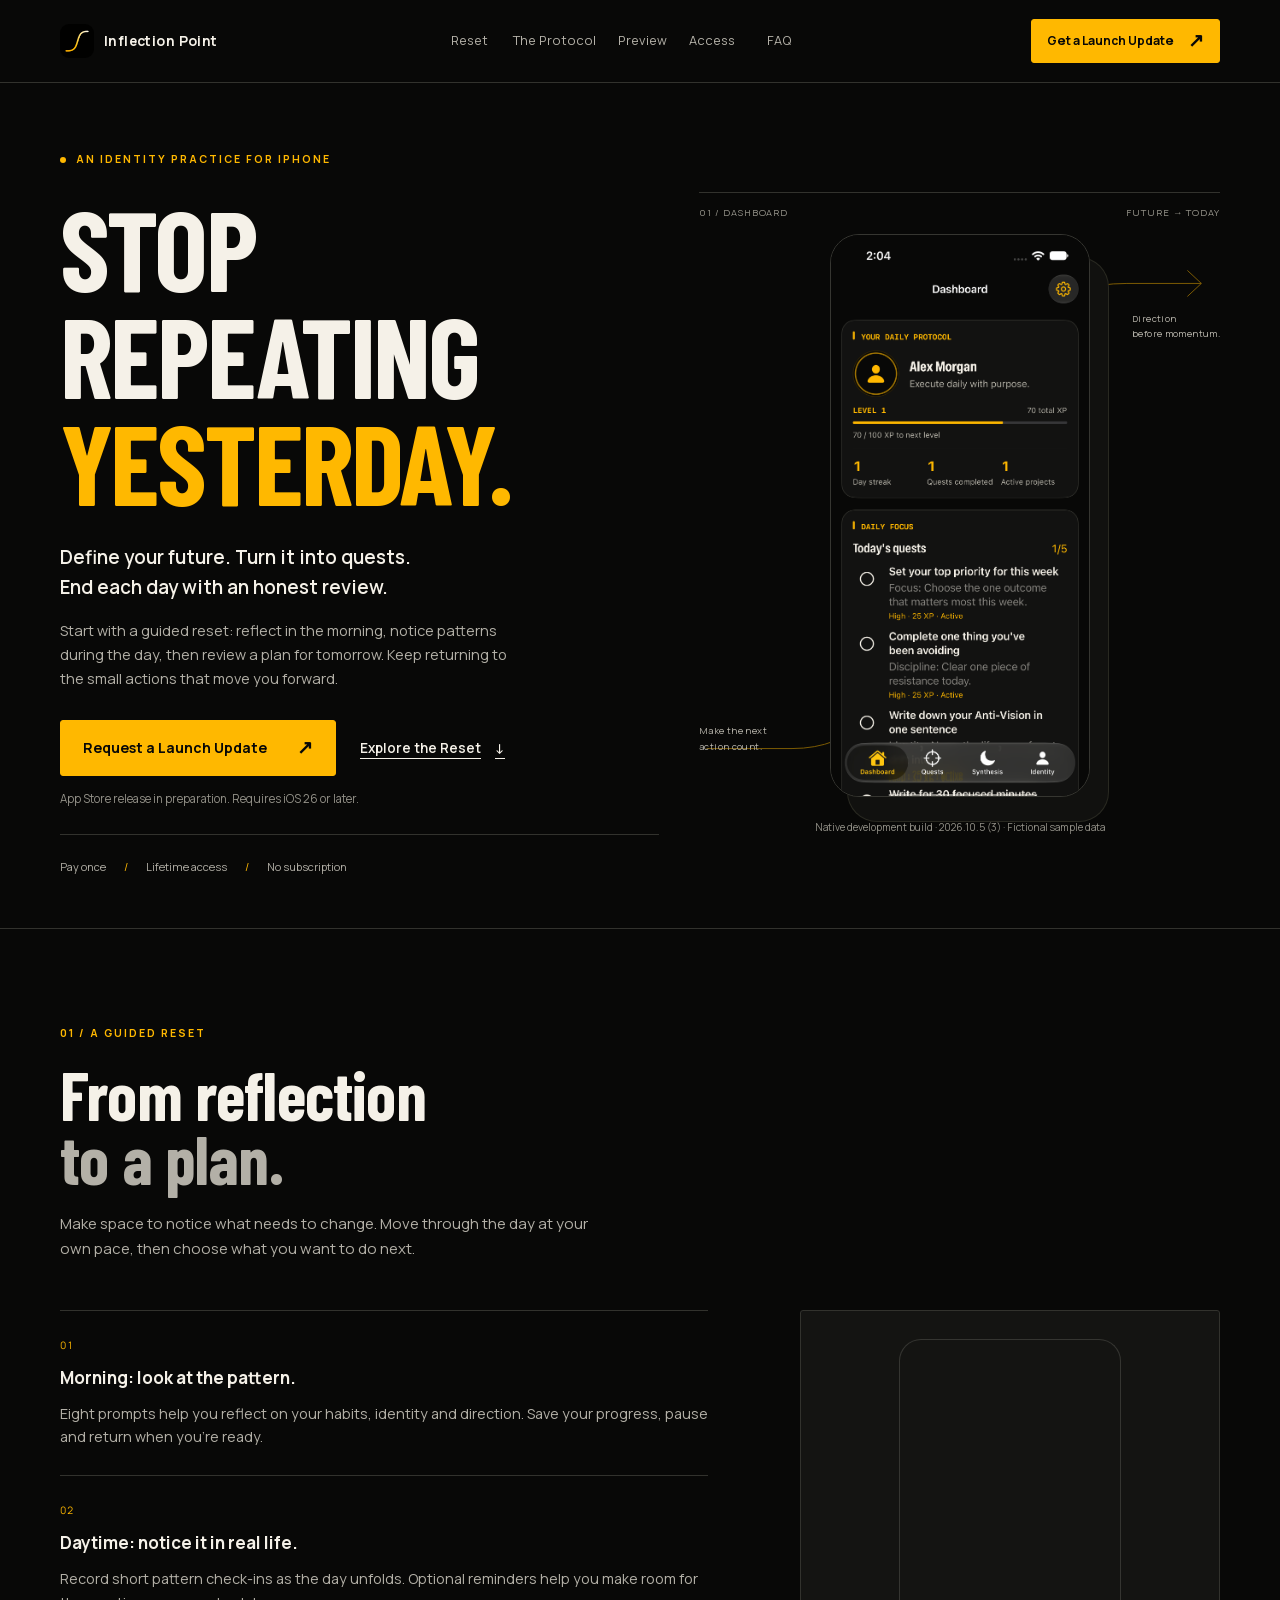
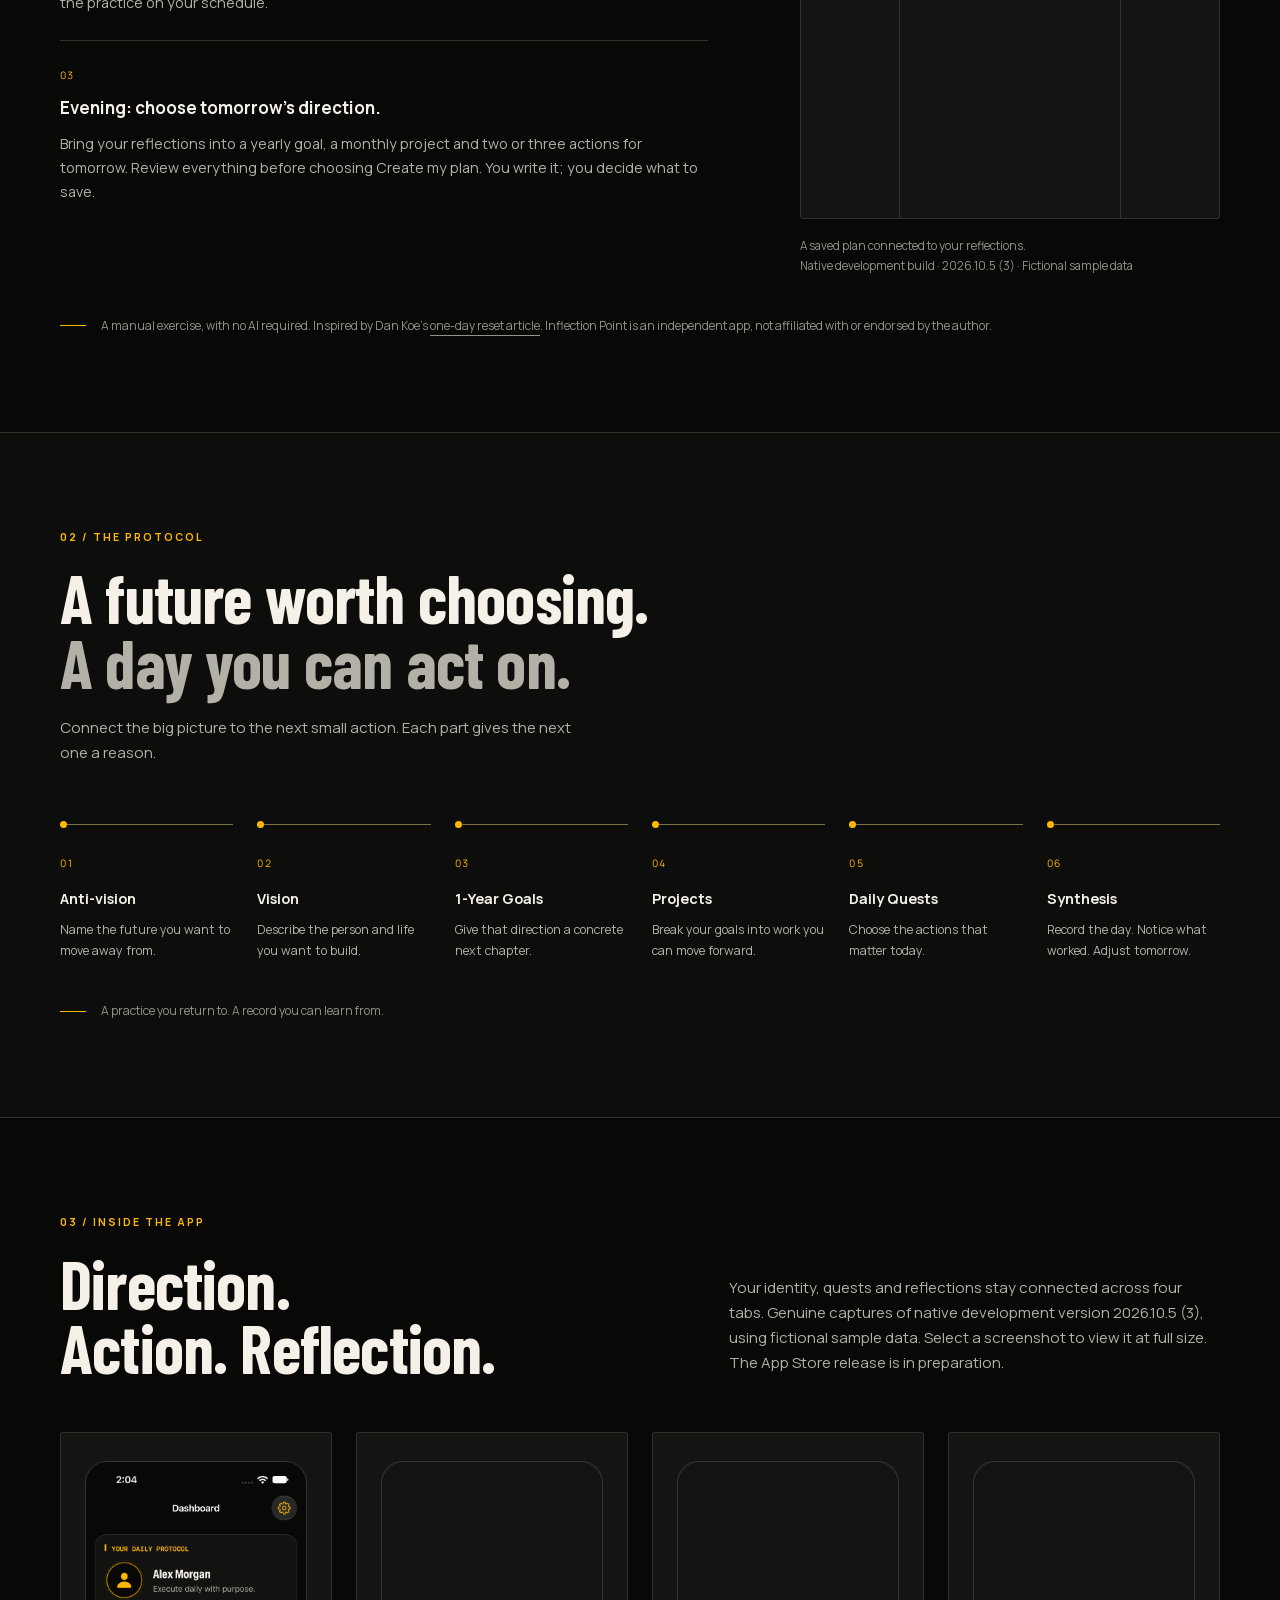
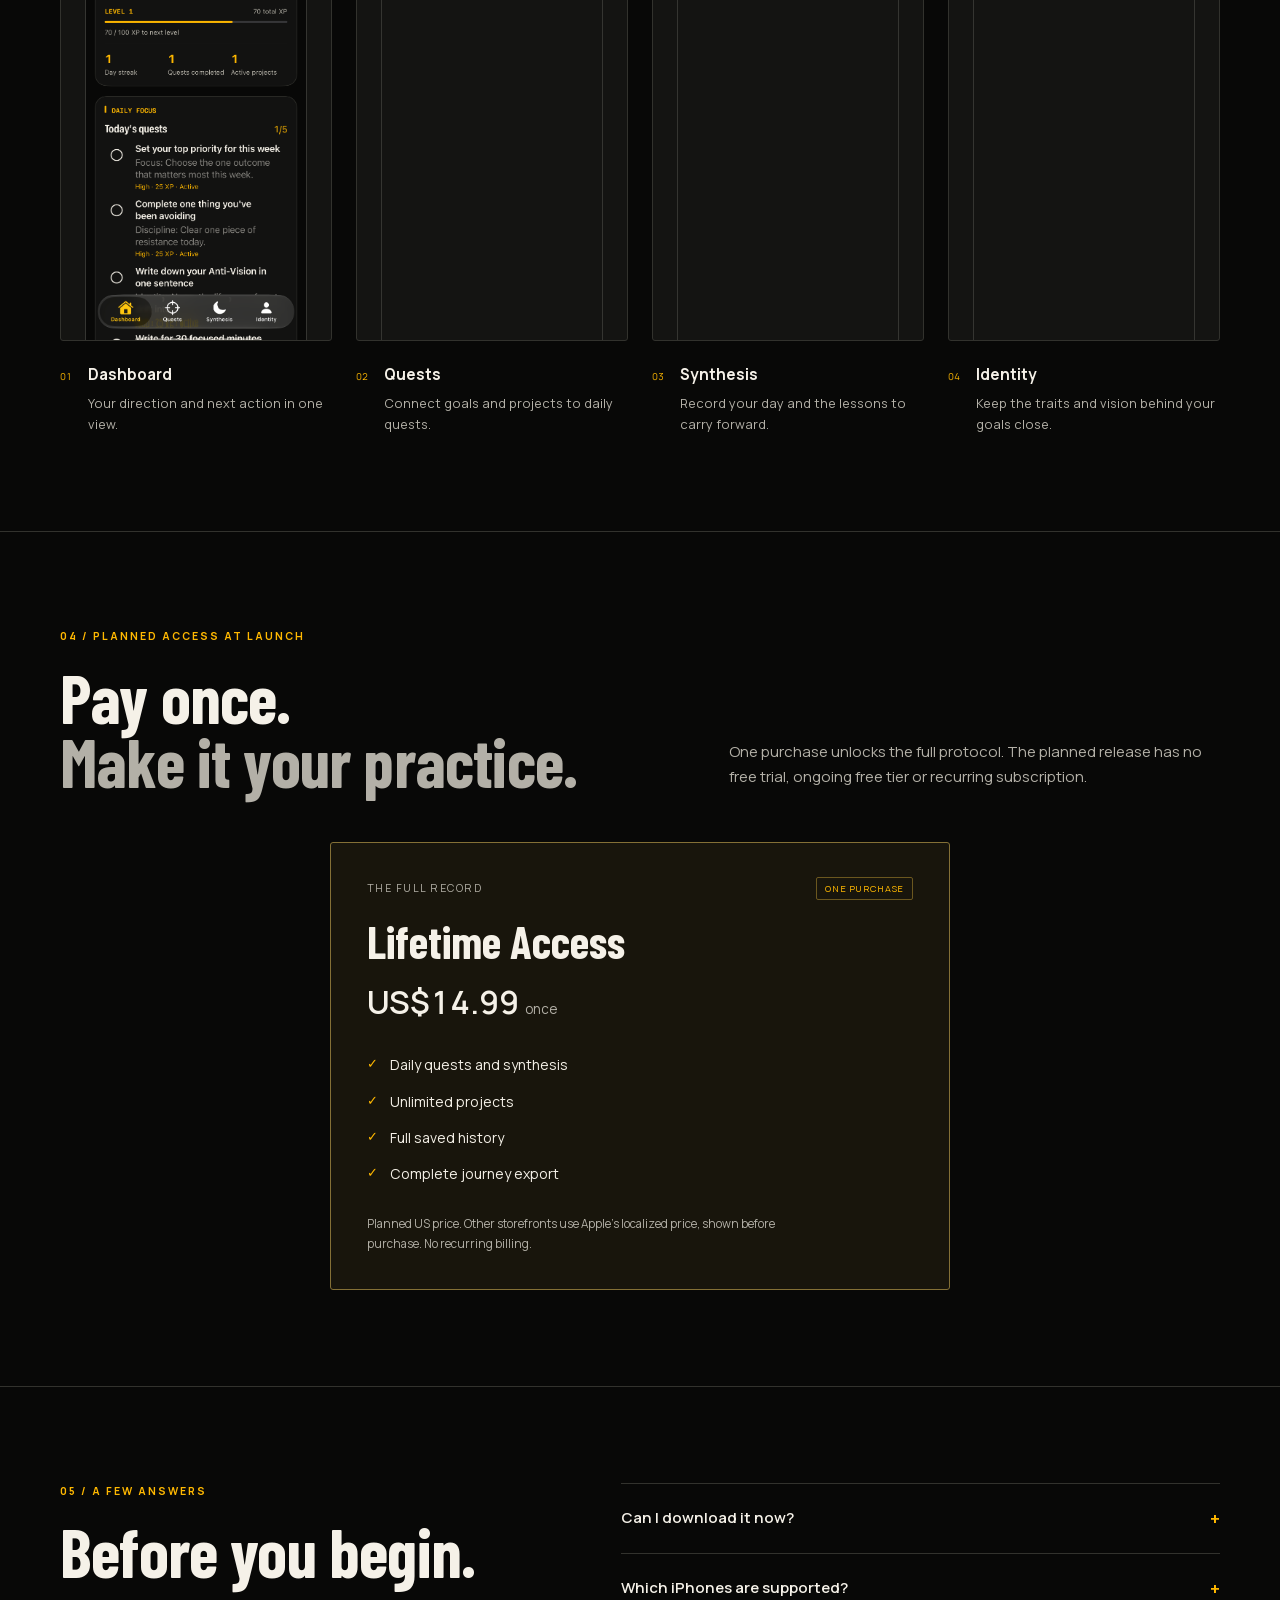
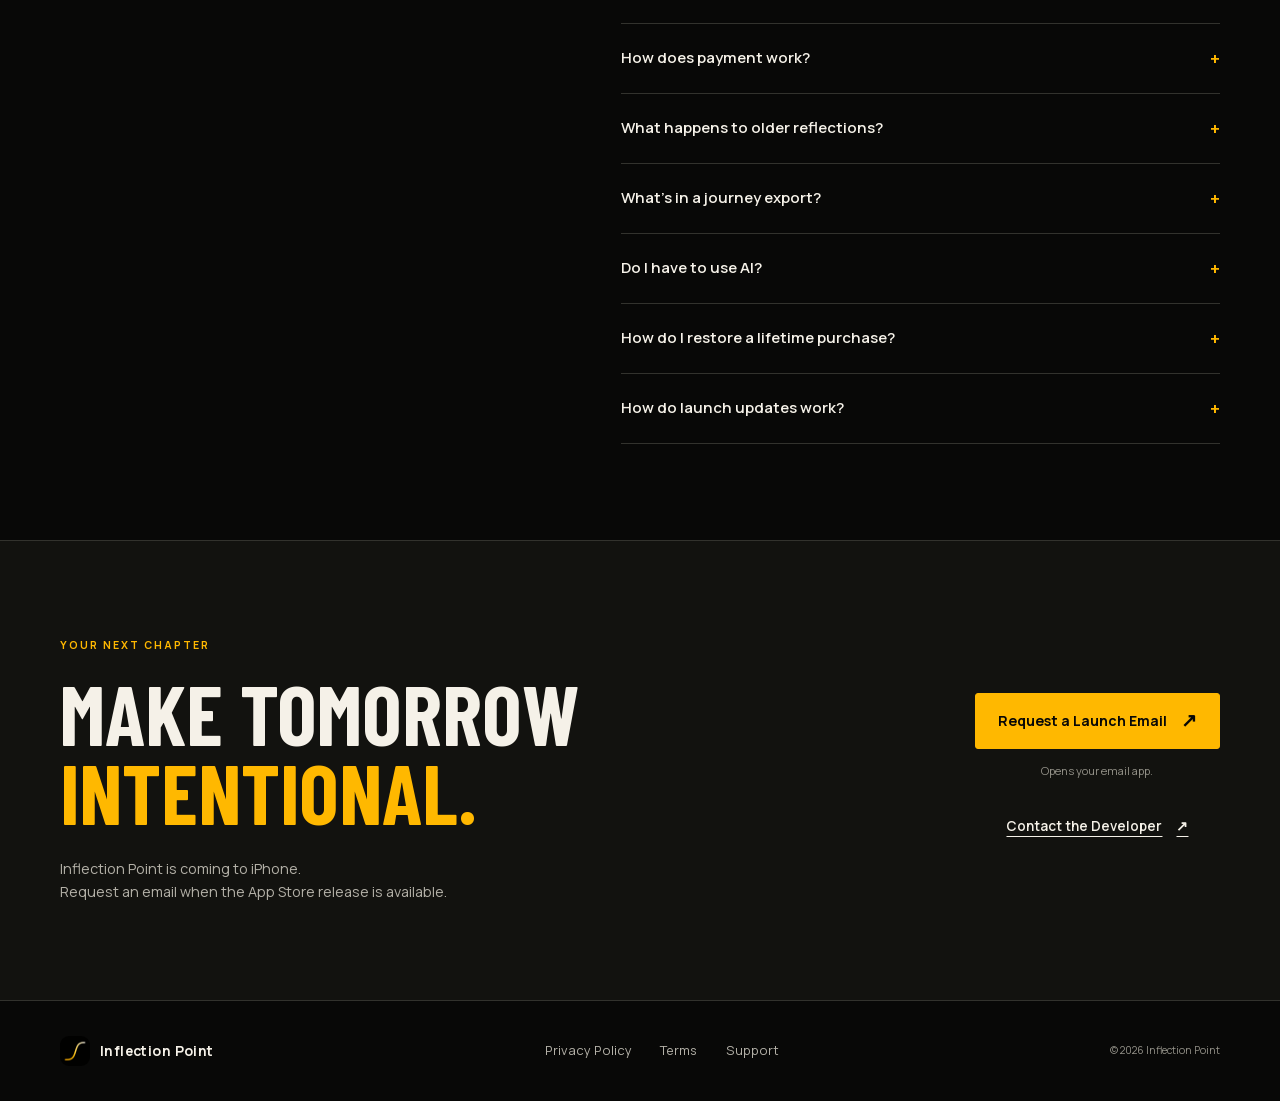
==== commit 77bf6242: "Align website with the October 5 native app" ====
--- a/index.html
+++ b/index.html
@@ -5,7 +5,7 @@
     <meta name="referrer" content="no-referrer" />
     <meta
       http-equiv="Content-Security-Policy"
-      content="default-src 'none'; script-src 'sha256-P+ABrYqSzmt97gKMElEIkHvj4P0bBPBOw8/XN8gBMuc='; style-src 'self'; img-src 'self'; font-src 'self'; connect-src 'none'; object-src 'none'; frame-src 'none'; base-uri 'none'; form-action 'none'; upgrade-insecure-requests"
+      content="default-src 'none'; script-src 'sha256-hTrordAKheD3lnRMwCoAy7xU3dK8fsGDGfFX58yZhkg='; style-src 'self'; img-src 'self'; font-src 'self'; connect-src 'none'; object-src 'none'; frame-src 'none'; base-uri 'none'; form-action 'none'; upgrade-insecure-requests"
     />
     <meta name="viewport" content="width=device-width, initial-scale=1" />
     <meta name="theme-color" content="#080807" />
@@ -13,7 +13,7 @@
     <title>Inflection Point — Stop Repeating Yesterday</title>
     <meta
       name="description"
-      content="An identity, daily quest and reflection app for iPhone. Define your future, choose today's actions and review your day. One-time lifetime access, without a subscription."
+      content="A guided reset and daily practice for iPhone. Reflect in the morning, notice patterns, and review a plan for tomorrow. One-time lifetime access, without a subscription."
     />
     <link rel="canonical" href="https://inflectionpoint.me/" />
     <meta property="og:type" content="website" />
@@ -73,15 +73,15 @@
       type="font/woff2"
       crossorigin
     />
-    <link rel="stylesheet" href="/styles.css?v=20260930-native" />
+    <link rel="stylesheet" href="/styles.css?v=20261005-alignment" />
     <script type="application/ld+json">
       {
         "@context": "https://schema.org",
         "@type": "SoftwareApplication",
         "name": "Inflection Point",
         "applicationCategory": "LifestyleApplication",
-        "operatingSystem": "iOS",
-        "description": "An identity, daily quest and reflection app for iPhone. App Store release in preparation.",
+        "operatingSystem": "iOS 26.0 or later",
+        "description": "A guided reset and daily practice for iPhone: morning reflection, daytime check-ins and reviewed evening plans. App Store release in preparation.",
         "url": "https://inflectionpoint.me/",
         "image": "https://inflectionpoint.me/images/social-card-20261005.png"
       }
@@ -92,10 +92,16 @@
     <header class="site-header">
       <div class="wrap header-inner">
         <a class="brand" href="/" aria-label="Inflection Point home">
-          <img src="/images/brand-icon-20261005.png" alt="" width="34" height="34" />
+          <img
+            src="/images/brand-icon-20261005.png"
+            alt=""
+            width="34"
+            height="34"
+          />
           <span translate="no">Inflection Point</span>
         </a>
         <nav aria-label="Main navigation">
+          <a href="#reset">Reset</a>
           <a href="#protocol">The Protocol</a>
           <a href="#preview">Preview</a>
           <a href="#access">Access</a>
@@ -120,18 +126,21 @@
             End each day with an honest review.
           </p>
           <p class="hero-description">
-            Build a daily practice around the person you want to become, with a
-            clear direction, small actions and space to reflect.
+            Start with a guided reset: reflect in the morning, notice patterns
+            during the day, then review a plan for tomorrow. Keep returning to
+            the small actions that move you forward.
           </p>
           <div class="actions">
             <a class="button" href="#launch"
               >Request a Launch Update <span aria-hidden="true">↗</span></a
             >
-            <a class="text-link" href="#protocol"
-              >Explore the Protocol <span aria-hidden="true">↓</span></a
+            <a class="text-link" href="#reset"
+              >Explore the Reset <span aria-hidden="true">↓</span></a
             >
           </div>
-          <p class="launch-status">App Store release in preparation.</p>
+          <p class="launch-status">
+            App Store release in preparation. Requires iOS 26 or later.
+          </p>
           <ul class="hero-facts" aria-label="Planned access">
             <li>Pay once</li>
             <li>Lifetime access</li>
@@ -160,16 +169,28 @@
                 stroke-width="1"
               />
             </svg>
-            <img
-              class="hero-screen"
-              src="/images/native-dashboard-2026-09-30.png"
-              width="1206"
-              height="2622"
-              loading="eager"
-              fetchpriority="high"
-              decoding="async"
-              alt="Native Dashboard showing identity, daily focus and quest progress with fictional sample data."
-            />
+            <a
+              class="screenshot-link"
+              href="/images/native-dashboard-2026-10-05.png"
+              aria-label="View Dashboard screenshot at full size"
+            >
+              <picture>
+                <source
+                  type="image/webp"
+                  srcset="/images/native-dashboard-2026-10-05.webp"
+                />
+                <img
+                  class="hero-screen"
+                  src="/images/native-dashboard-2026-10-05.png"
+                  width="1206"
+                  height="2622"
+                  loading="eager"
+                  fetchpriority="high"
+                  decoding="async"
+                  alt="Native Dashboard showing identity, daily focus and quest progress with fictional sample data."
+                />
+              </picture>
+            </a>
             <span class="stage-note stage-note-top" aria-hidden="true"
               >Direction<br />before momentum.</span
             >
@@ -177,8 +198,100 @@
               >Make the next<br />action count.</span
             >
           </div>
-          <figcaption>Native development build · 2026.9.30 (2) · Fictional sample data</figcaption>
+          <figcaption>
+            Native development build · 2026.10.5 (3) · Fictional sample data
+          </figcaption>
         </figure>
+      </section>
+
+      <section
+        class="reset-section section"
+        id="reset"
+        aria-labelledby="reset-heading"
+      >
+        <div class="wrap">
+          <div class="section-heading">
+            <p class="eyebrow">01 / A guided reset</p>
+            <h2 id="reset-heading">
+              From reflection<br /><span>to a plan.</span>
+            </h2>
+            <p>
+              Make space to notice what needs to change. Move through the day at
+              your own pace, then choose what you want to do next.
+            </p>
+          </div>
+          <div class="reset-layout">
+            <ol class="reset-steps">
+              <li>
+                <span class="step-number" aria-hidden="true">01</span>
+                <h3>Morning: look at the pattern.</h3>
+                <p>
+                  Eight prompts help you reflect on your habits, identity and
+                  direction. Save your progress, pause and return when you’re
+                  ready.
+                </p>
+              </li>
+              <li>
+                <span class="step-number" aria-hidden="true">02</span>
+                <h3>Daytime: notice it in real life.</h3>
+                <p>
+                  Record short pattern check-ins as the day unfolds. Optional
+                  reminders help you make room for the practice on your
+                  schedule.
+                </p>
+              </li>
+              <li>
+                <span class="step-number" aria-hidden="true">03</span>
+                <h3>Evening: choose tomorrow’s direction.</h3>
+                <p>
+                  Bring your reflections into a yearly goal, a monthly project
+                  and two or three actions for tomorrow. Review everything
+                  before choosing Create my plan. You write it; you decide what
+                  to save.
+                </p>
+              </li>
+            </ol>
+            <figure class="reset-preview">
+              <div class="preview-image">
+                <a
+                  class="screenshot-link"
+                  href="/images/native-guided-plan-2026-10-05.png"
+                  aria-label="View the guided plan screenshot at full size"
+                >
+                  <picture>
+                    <source
+                      type="image/webp"
+                      srcset="/images/native-guided-plan-2026-10-05.webp"
+                    />
+                    <img
+                      src="/images/native-guided-plan-2026-10-05.png"
+                      width="1206"
+                      height="2622"
+                      loading="lazy"
+                      decoding="async"
+                      alt="Saved guided evening plan linking a yearly goal, monthly project and three actions, using fictional sample data."
+                    />
+                  </picture>
+                </a>
+              </div>
+              <figcaption>
+                A saved plan connected to your reflections.<br />
+                Native development build · 2026.10.5 (3) · Fictional sample data
+              </figcaption>
+            </figure>
+          </div>
+          <div class="protocol-footnote">
+            <span class="mini-rule" aria-hidden="true"></span>
+            <p>
+              A manual exercise, with no AI required. Inspired by Dan Koe’s
+              <a
+                href="https://letters.thedankoe.com/p/how-to-fix-your-entire-life-in-1"
+                >one-day reset article</a
+              >. Inflection Point is an independent app, not affiliated with or
+              endorsed by the author.
+            </p>
+          </div>
+        </div>
       </section>
 
       <section
@@ -188,7 +301,7 @@
       >
         <div class="wrap">
           <div class="section-heading">
-            <p class="eyebrow">01 / The protocol</p>
+            <p class="eyebrow">02 / The protocol</p>
             <h2 id="protocol-heading">
               A future worth choosing.<br /><span>A day you can act on.</span>
             </h2>
@@ -244,27 +357,39 @@
         <div class="wrap">
           <div class="section-heading split-heading">
             <div>
-              <p class="eyebrow">02 / Inside the app</p>
+              <p class="eyebrow">03 / Inside the app</p>
               <h2 id="preview-heading">Direction.<br />Action. Reflection.</h2>
             </div>
             <p>
-              One place to connect your identity, daily quests and evening
-              synthesis. Genuine captures of native development version
-              2026.9.30 (2), using fictional sample data. The App Store release
-              is in preparation; the interface may change.
+              Your identity, quests and reflections stay connected across four
+              tabs. Genuine captures of native development version 2026.10.5
+              (3), using fictional sample data. Select a screenshot to view it
+              at full size. The App Store release is in preparation.
             </p>
           </div>
           <div class="preview-grid preview-grid-native">
             <figure class="preview-item">
               <div class="preview-image">
-                <img
-                  src="/images/native-dashboard-2026-09-30.png"
-                  alt="Native Dashboard showing identity, daily focus and quest progress with fictional sample data."
-                  width="1206"
-                  height="2622"
-                  loading="lazy"
-                  decoding="async"
-                />
+                <a
+                  class="screenshot-link"
+                  href="/images/native-dashboard-2026-10-05.png"
+                  aria-label="View Dashboard screenshot at full size"
+                >
+                  <picture>
+                    <source
+                      type="image/webp"
+                      srcset="/images/native-dashboard-2026-10-05.webp"
+                    />
+                    <img
+                      src="/images/native-dashboard-2026-10-05.png"
+                      alt="Native Dashboard showing identity, daily focus and quest progress with fictional sample data."
+                      width="1206"
+                      height="2622"
+                      loading="lazy"
+                      decoding="async"
+                    />
+                  </picture>
+                </a>
               </div>
               <figcaption>
                 <span class="preview-index" aria-hidden="true">01</span>
@@ -276,14 +401,26 @@
             </figure>
             <figure class="preview-item">
               <div class="preview-image">
-                <img
-                  src="/images/native-quests-2026-09-30.png"
-                  alt="Native Quests screen connecting goals, projects and daily quests with fictional sample data."
-                  width="1206"
-                  height="2622"
-                  loading="lazy"
-                  decoding="async"
-                />
+                <a
+                  class="screenshot-link"
+                  href="/images/native-quests-2026-10-05.png"
+                  aria-label="View Quests screenshot at full size"
+                >
+                  <picture>
+                    <source
+                      type="image/webp"
+                      srcset="/images/native-quests-2026-10-05.webp"
+                    />
+                    <img
+                      src="/images/native-quests-2026-10-05.png"
+                      alt="Native Quests screen connecting goals, projects and daily quests with fictional sample data."
+                      width="1206"
+                      height="2622"
+                      loading="lazy"
+                      decoding="async"
+                    />
+                  </picture>
+                </a>
               </div>
               <figcaption>
                 <span class="preview-index" aria-hidden="true">02</span>
@@ -295,14 +432,26 @@
             </figure>
             <figure class="preview-item">
               <div class="preview-image">
-                <img
-                  src="/images/native-synthesis-2026-09-30.png"
-                  alt="Native Synthesis Quick Log with alignment, energy, focus and a fictional reflection."
-                  width="1206"
-                  height="2622"
-                  loading="lazy"
-                  decoding="async"
-                />
+                <a
+                  class="screenshot-link"
+                  href="/images/native-synthesis-2026-10-05.png"
+                  aria-label="View Synthesis screenshot at full size"
+                >
+                  <picture>
+                    <source
+                      type="image/webp"
+                      srcset="/images/native-synthesis-2026-10-05.webp"
+                    />
+                    <img
+                      src="/images/native-synthesis-2026-10-05.png"
+                      alt="Native Synthesis Quick Log with alignment, energy, focus and a fictional reflection."
+                      width="1206"
+                      height="2622"
+                      loading="lazy"
+                      decoding="async"
+                    />
+                  </picture>
+                </a>
               </div>
               <figcaption>
                 <span class="preview-index" aria-hidden="true">03</span>
@@ -314,14 +463,26 @@
             </figure>
             <figure class="preview-item">
               <div class="preview-image">
-                <img
-                  src="/images/native-identity-2026-09-30.png"
-                  alt="Native Identity screen for a fictional character profile."
-                  width="1206"
-                  height="2622"
-                  loading="lazy"
-                  decoding="async"
-                />
+                <a
+                  class="screenshot-link"
+                  href="/images/native-identity-2026-10-05.png"
+                  aria-label="View Identity screenshot at full size"
+                >
+                  <picture>
+                    <source
+                      type="image/webp"
+                      srcset="/images/native-identity-2026-10-05.webp"
+                    />
+                    <img
+                      src="/images/native-identity-2026-10-05.png"
+                      alt="Native Identity screen for a fictional character profile."
+                      width="1206"
+                      height="2622"
+                      loading="lazy"
+                      decoding="async"
+                    />
+                  </picture>
+                </a>
               </div>
               <figcaption>
                 <span class="preview-index" aria-hidden="true">04</span>
@@ -343,7 +504,7 @@
         <div class="wrap">
           <div class="section-heading split-heading">
             <div>
-              <p class="eyebrow">03 / Planned access at launch</p>
+              <p class="eyebrow">04 / Planned access at launch</p>
               <h2 id="access-heading">
                 Pay once.<br /><span>Make it your practice.</span>
               </h2>
@@ -383,7 +544,7 @@
       >
         <div class="wrap faq-layout">
           <div class="section-heading">
-            <p class="eyebrow">04 / A few answers</p>
+            <p class="eyebrow">05 / A few answers</p>
             <h2 id="faq-heading">Before you begin.</h2>
           </div>
           <div class="faq-list">
@@ -402,14 +563,27 @@
             </details>
             <details>
               <summary>
+                Which iPhones are supported?<span aria-hidden="true">+</span>
+              </summary>
+              <div class="faq-answer">
+                <p>
+                  The planned app requires iOS 26 or later. Manual planning, the
+                  guided reset and Quick Log work without Apple Intelligence.
+                  Optional AI features have additional hardware, language,
+                  region and availability requirements, described below.
+                </p>
+              </div>
+            </details>
+            <details>
+              <summary>
                 How does payment work?<span aria-hidden="true">+</span>
               </summary>
               <div class="faq-answer">
                 <p>
                   The planned release uses one lifetime purchase to unlock the
                   protocol. There is no free trial, ongoing free tier or
-                  recurring subscription. The planned US price is US$14.99; Apple’s
-                  localized price is shown before you purchase.
+                  recurring subscription. The planned US price is US$14.99;
+                  Apple’s localized price is shown before you purchase.
                 </p>
               </div>
             </details>
@@ -422,9 +596,9 @@
               <div class="faq-answer">
                 <p>
                   The planned lifetime purchase includes your full saved
-                  reflection history. Older saved entries remain on your
-                  device. Earlier Expo versions could delete older entries;
-                  upgrading cannot recover entries already removed. See the
+                  reflection history. Older saved entries remain on your device.
+                  Earlier Expo versions could delete older entries; upgrading
+                  cannot recover entries already removed. See the
                   <a href="/privacy.html">Privacy Policy</a> for version
                   differences.
                 </p>
@@ -437,10 +611,11 @@
               <div class="faq-answer">
                 <p>
                   The planned release provides complete JSON export of your
-                  journal collections and an embedded avatar when present.
-                  Export and recovery of existing data remain available without
-                  a purchase. Purchase, historical preview/usage and reminder
-                  preferences are separate. Earlier Expo exports were
+                  journal collections, including guided reset responses, daytime
+                  check-ins and reviewed plans, with an embedded avatar when
+                  present. Export and recovery of existing data remain available
+                  without a purchase. Purchase, historical preview/usage and
+                  reminder preferences are separate. Earlier Expo exports were
                   partial; see the <a href="/privacy.html">Privacy Policy</a>
                   for version differences.
                 </p>
@@ -452,19 +627,19 @@
               </summary>
               <div class="faq-answer">
                 <p>
-                  You can write synthesis entries manually. The planned
-                  native release uses Apple Intelligence for an optional daily
-                  debrief on your device, with no cloud debrief fallback. It
-                  requires an eligible iPhone, supported language and region,
-                  Apple Intelligence enabled, and the model ready. Use Quick Log
-                  when it is unavailable.
-                </p>
-                <p>
-                  Optional avatars use Apple’s system Image Playground after
-                  you agree to share selected text and identity context. This
-                  is separate from the on-device debrief: on iOS 27, Apple’s
-                  image generation uses Private Cloud Compute and system usage
-                  limits. You can use a photo or camera instead. Read the
+                  The guided reset and Quick Log are written by you; no AI is
+                  required. The planned native release uses Apple Intelligence
+                  for an optional daily debrief on your device, with no cloud
+                  debrief fallback. It requires an eligible iPhone, supported
+                  language and region, Apple Intelligence enabled, and the model
+                  ready. Use Quick Log when it is unavailable.
+                </p>
+                <p>
+                  Optional avatars use Apple’s system Image Playground after you
+                  agree to share selected text and identity context. This is
+                  separate from the on-device debrief: on iOS 27, Apple’s image
+                  generation uses Private Cloud Compute and system usage limits.
+                  You can use a photo or camera instead. Read the
                   <a href="/privacy.html">Privacy Policy</a> before sharing
                   information.
                 </p>
@@ -478,8 +653,9 @@
               </summary>
               <div class="faq-answer">
                 <p>
-                  Use Restore Purchases in Settings with the Apple account that
-                  owns the eligible lifetime purchase. Purchase and restore
+                  Choose Restore purchases on the Lifetime Access screen, or in
+                  Settings if you already have access. Use the Apple account
+                  that owns the eligible lifetime purchase. Purchase and restore
                   require Apple’s services.
                 </p>
               </div>
--- a/styles.css
+++ b/styles.css
@@ -22,7 +22,7 @@
   --amber: #ffb800;
   --line: #32322d;
   --wrap: 1160px;
-  --anchor-offset: 100px;
+  --anchor-offset: calc(5rem + 32px);
 }
 .error-page h1 {
   font-size: clamp(4rem, 12vw, 7rem);
@@ -49,8 +49,9 @@
   background: var(--bg);
   color: var(--text);
   font-family: Manrope, "Helvetica Neue", sans-serif;
-  font-size: 16px;
+  font-size: 1rem;
   line-height: 1.65;
+  overflow-wrap: anywhere;
   -webkit-font-smoothing: antialiased;
 }
 a {
@@ -120,6 +121,8 @@
 }
 .header-inner {
   min-height: 82px;
+  flex-wrap: wrap;
+  padding-block: 12px;
   display: flex;
   align-items: center;
   justify-content: space-between;
@@ -133,14 +136,16 @@
   font-weight: 700;
   letter-spacing: 0.03em;
   text-decoration: none;
-  white-space: nowrap;
+  min-width: 0;
   min-height: 44px;
 }
 .brand img {
+  flex: none;
   border-radius: 9px;
 }
 .site-header nav {
   display: flex;
+  flex-wrap: wrap;
   gap: 22px;
 }
 .site-header nav a,
@@ -169,6 +174,7 @@
   line-height: 1.4;
   font-weight: 700;
   min-height: 56px;
+  max-width: 100%;
   padding: 16px 22px;
   border: 1px solid var(--amber);
   border-radius: 3px;
@@ -220,13 +226,14 @@
 }
 .hero {
   display: grid;
-  grid-template-columns: 1.15fr 1fr;
+  grid-template-columns: minmax(0, 1.15fr) minmax(0, 1fr);
   align-items: center;
   gap: 40px;
   padding-block: 68px 52px;
   min-height: 770px;
 }
 .hero-copy {
+  min-width: 0;
   position: relative;
   z-index: 1;
 }
@@ -303,6 +310,18 @@
   align-items: center;
   justify-content: center;
   min-height: 590px;
+}
+.screenshot-link {
+  display: block;
+  min-width: 0;
+  max-width: 100%;
+}
+.screenshot-link picture {
+  display: block;
+}
+.screenshot-link:focus-visible {
+  outline: 3px solid var(--amber);
+  outline-offset: 5px;
 }
 .hero-screen {
   width: 260px;
@@ -344,6 +363,9 @@
   text-align: center;
   padding-top: 8px;
 }
+#main {
+  scroll-margin-top: var(--anchor-offset);
+}
 .section {
   padding-block: 96px;
   border-top: 1px solid var(--line);
@@ -366,12 +388,59 @@
 }
 .split-heading {
   display: grid;
-  grid-template-columns: 1.2fr 1fr;
+  grid-template-columns: minmax(0, 1.2fr) minmax(0, 1fr);
   gap: 80px;
   align-items: end;
 }
 .split-heading > p {
   margin: 0 0 4px;
+}
+/* Guided reset is a reviewed sequence, with an authentic app capture beside it. */
+.reset-layout {
+  display: grid;
+  grid-template-columns: minmax(0, 1.2fr) minmax(0, 0.8fr);
+  align-items: start;
+  gap: 80px;
+  margin-top: 48px;
+}
+.reset-steps {
+  list-style: none;
+  padding: 0;
+  margin: 0;
+}
+.reset-steps li {
+  padding-block: 26px;
+  border-top: 1px solid var(--line);
+}
+.reset-steps .step-number {
+  display: block;
+}
+.reset-steps h3 {
+  margin-top: 12px;
+}
+.reset-steps p {
+  margin-top: 12px;
+  color: var(--muted);
+  font-size: 0.9rem;
+}
+.reset-preview {
+  min-width: 0;
+  width: 100%;
+  max-width: 420px;
+  justify-self: end;
+}
+.reset-preview figcaption {
+  color: var(--dim);
+  font-size: 0.73rem;
+  line-height: 1.65;
+  margin-top: 18px;
+}
+.preview-image .screenshot-link:focus-visible {
+  outline-offset: -4px;
+}
+.preview-image picture {
+  display: block;
+  min-width: 0;
 }
 .protocol-section {
   background: #0d0d0b;
@@ -537,6 +606,7 @@
 }
 .access-card-top {
   display: flex;
+  flex-wrap: wrap;
   align-items: center;
   justify-content: space-between;
   gap: 10px;
@@ -549,7 +619,7 @@
   border-radius: 2px;
   text-transform: uppercase;
   letter-spacing: 0.07em;
-  white-space: nowrap;
+  max-width: 100%;
 }
 .price {
   font-size: 2rem;
@@ -565,7 +635,7 @@
 }
 .faq-layout {
   display: grid;
-  grid-template-columns: 1fr 1.3fr;
+  grid-template-columns: minmax(0, 1fr) minmax(0, 1.3fr);
   gap: 100px;
 }
 .faq-list {
@@ -613,7 +683,7 @@
 }
 .launch-layout {
   display: grid;
-  grid-template-columns: 1.2fr 1fr;
+  grid-template-columns: minmax(0, 1.2fr) minmax(0, 1fr);
   gap: 50px;
   align-items: center;
 }
@@ -658,6 +728,7 @@
 }
 .site-footer nav {
   display: flex;
+  flex-wrap: wrap;
   gap: 25px;
 }
 .site-footer p {
@@ -670,6 +741,13 @@
   }
 }
 @media (max-width: 1050px) {
+  :root {
+    --anchor-offset: 20px;
+  }
+  /* Let a wrapped header leave the viewport instead of covering enlarged text. */
+  .site-header {
+    position: static;
+  }
   .wrap {
     width: calc(100% - 48px);
   }
@@ -686,7 +764,7 @@
     gap: 24px;
   }
   .hero h1 {
-    font-size: 7.2rem;
+    font-size: clamp(4.6rem, 9vw, 7.2rem);
   }
   .hero-screen {
     width: 230px;
@@ -701,6 +779,9 @@
     grid-template-columns: repeat(3, minmax(0, 1fr));
     gap: 35px;
   }
+  .reset-layout {
+    gap: 40px;
+  }
   .split-heading {
     gap: 40px;
   }
@@ -722,9 +803,6 @@
   }
 }
 @media (max-width: 760px) {
-  :root {
-    --anchor-offset: 135px;
-  }
   .wrap {
     width: calc(100% - 40px);
   }
@@ -846,6 +924,14 @@
     grid-template-columns: 1fr;
     gap: 0;
   }
+  .reset-layout {
+    grid-template-columns: minmax(0, 1fr);
+    gap: 36px;
+    margin-top: 35px;
+  }
+  .reset-preview {
+    justify-self: center;
+  }
   .protocol-steps {
     grid-template-columns: repeat(2, minmax(0, 1fr));
     gap: 30px 24px;
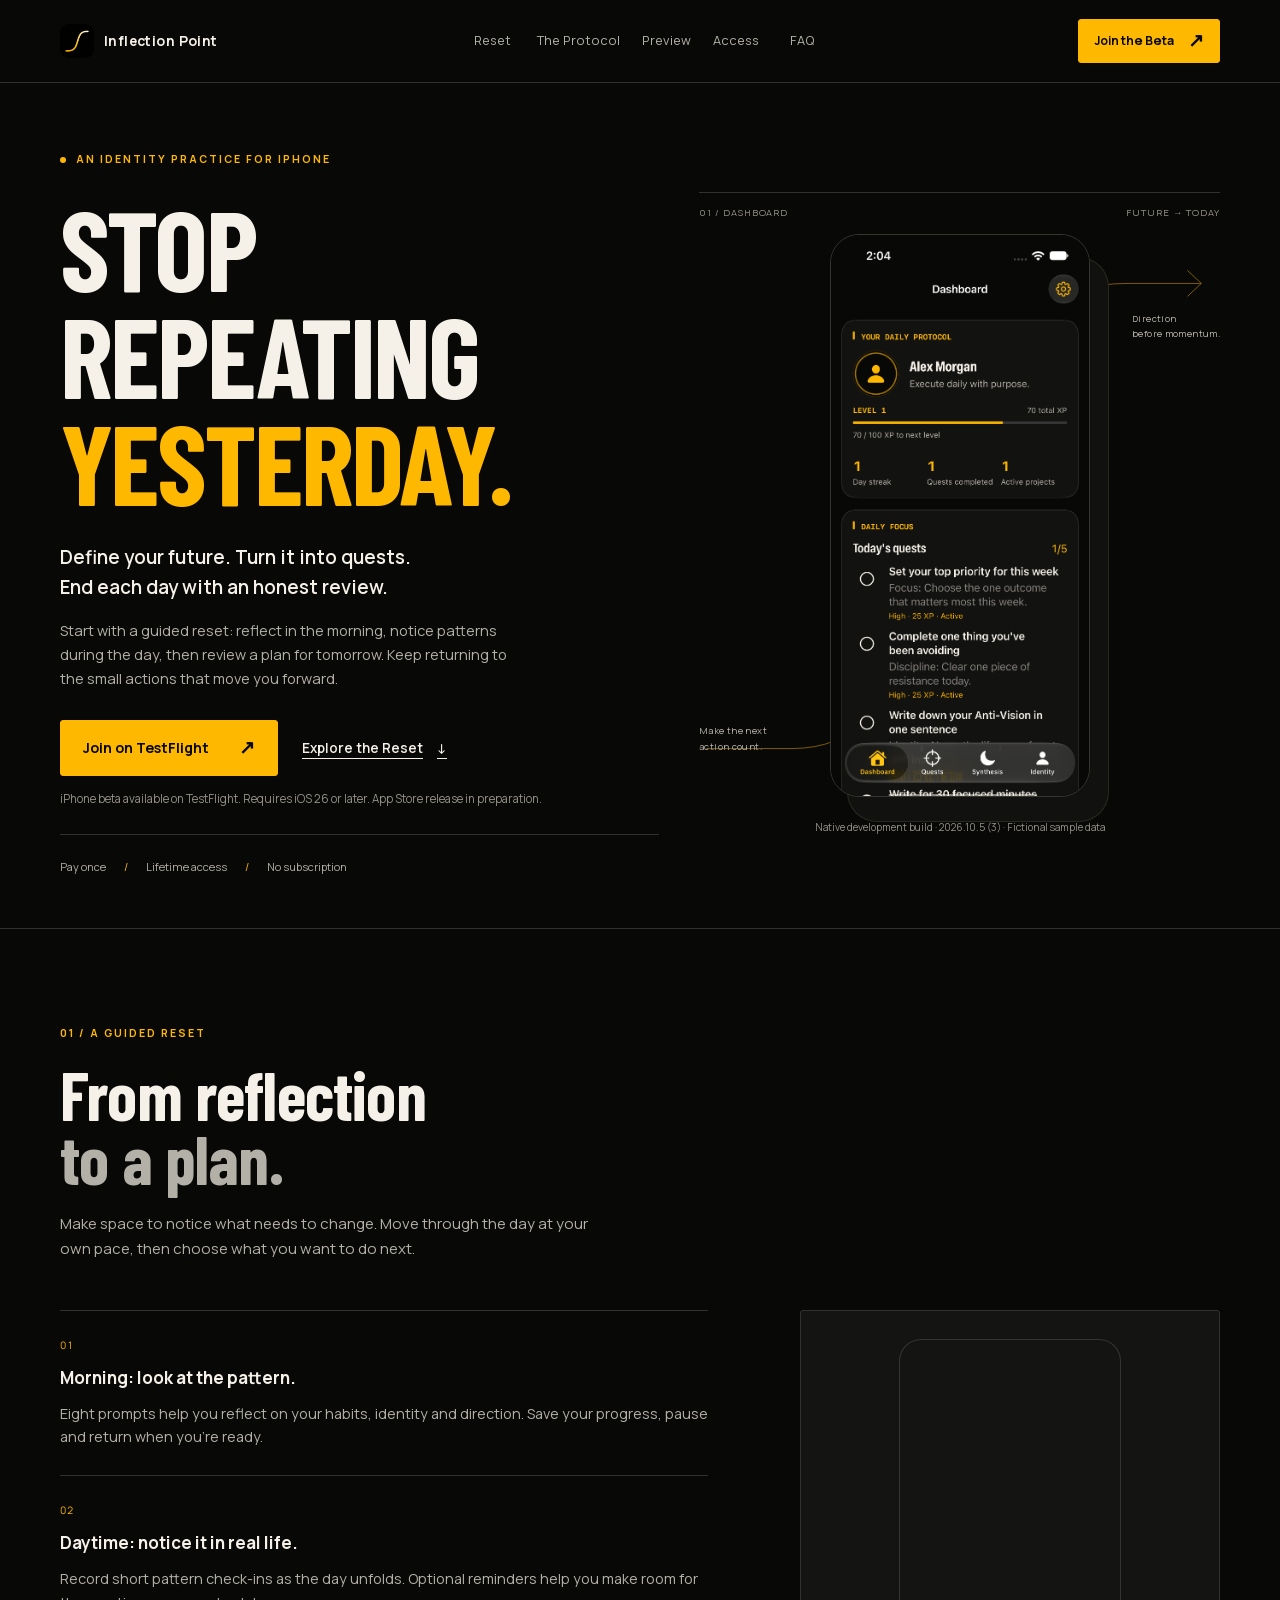
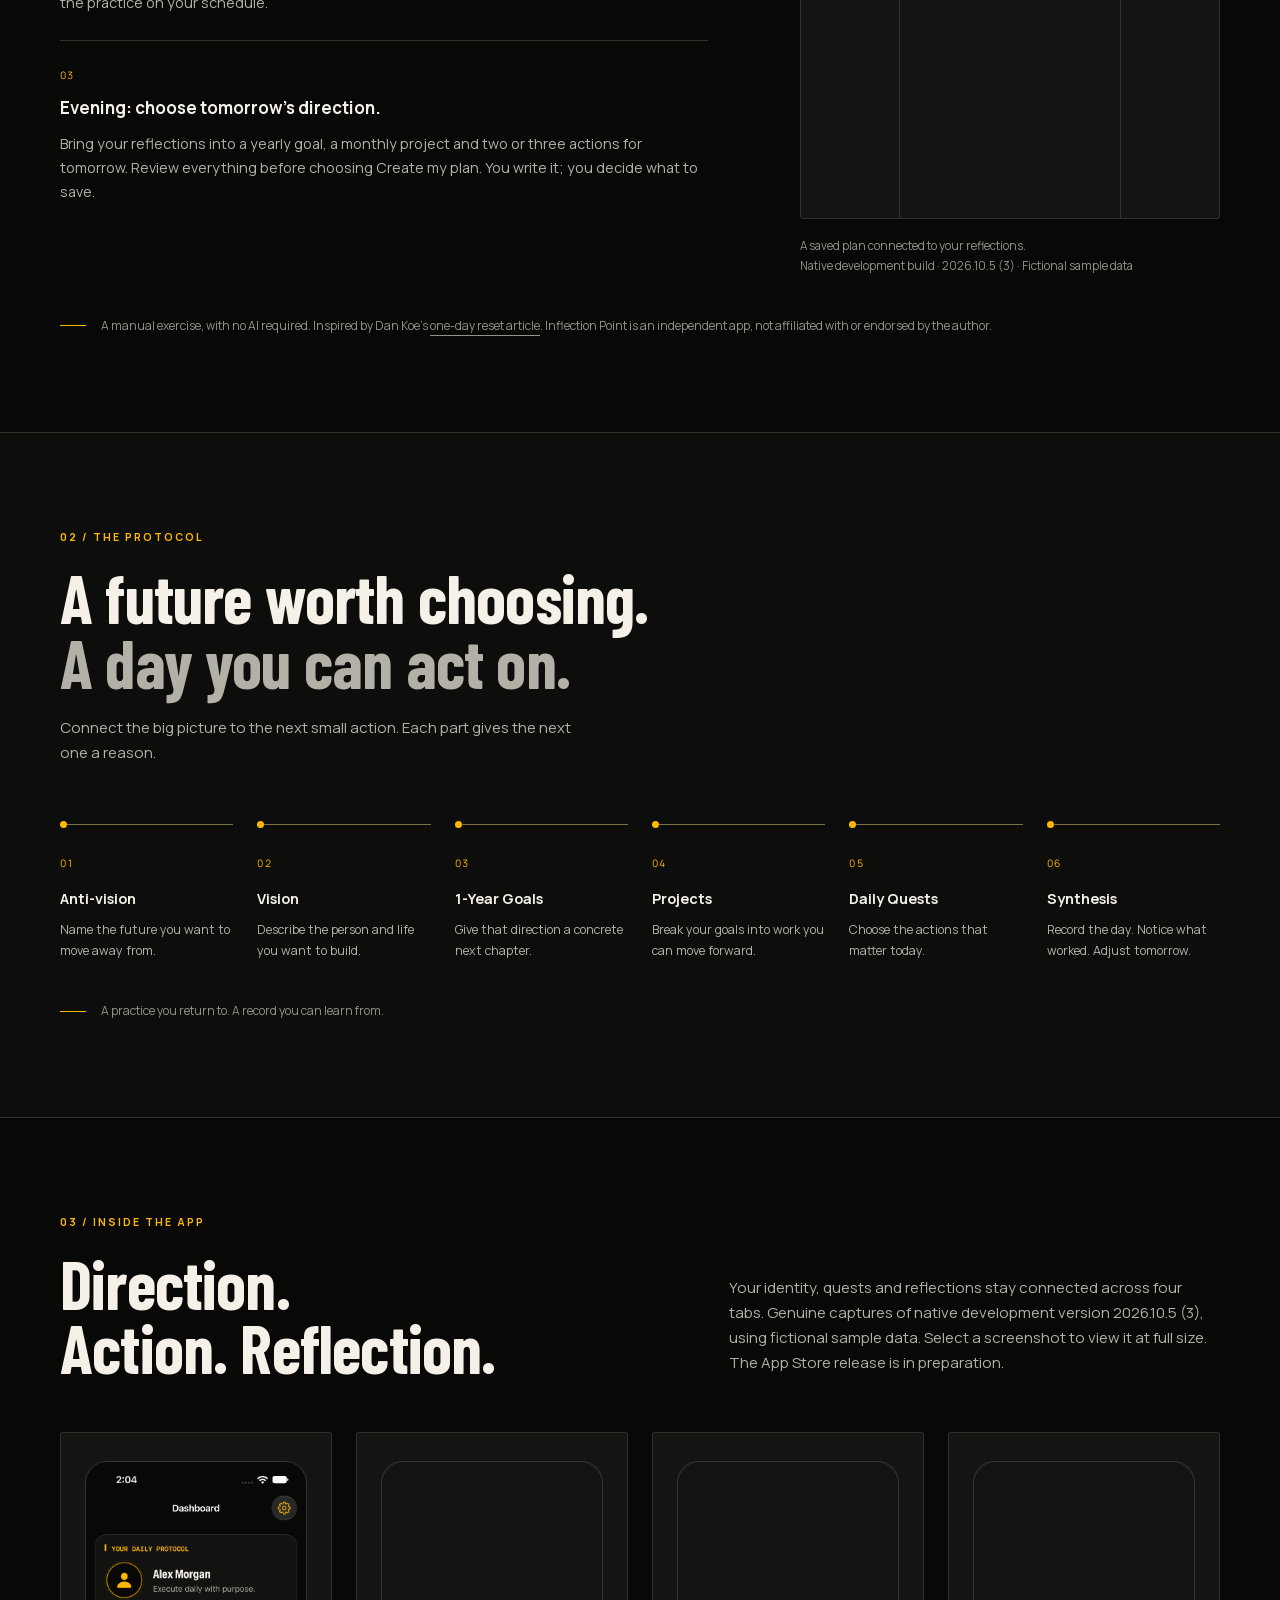
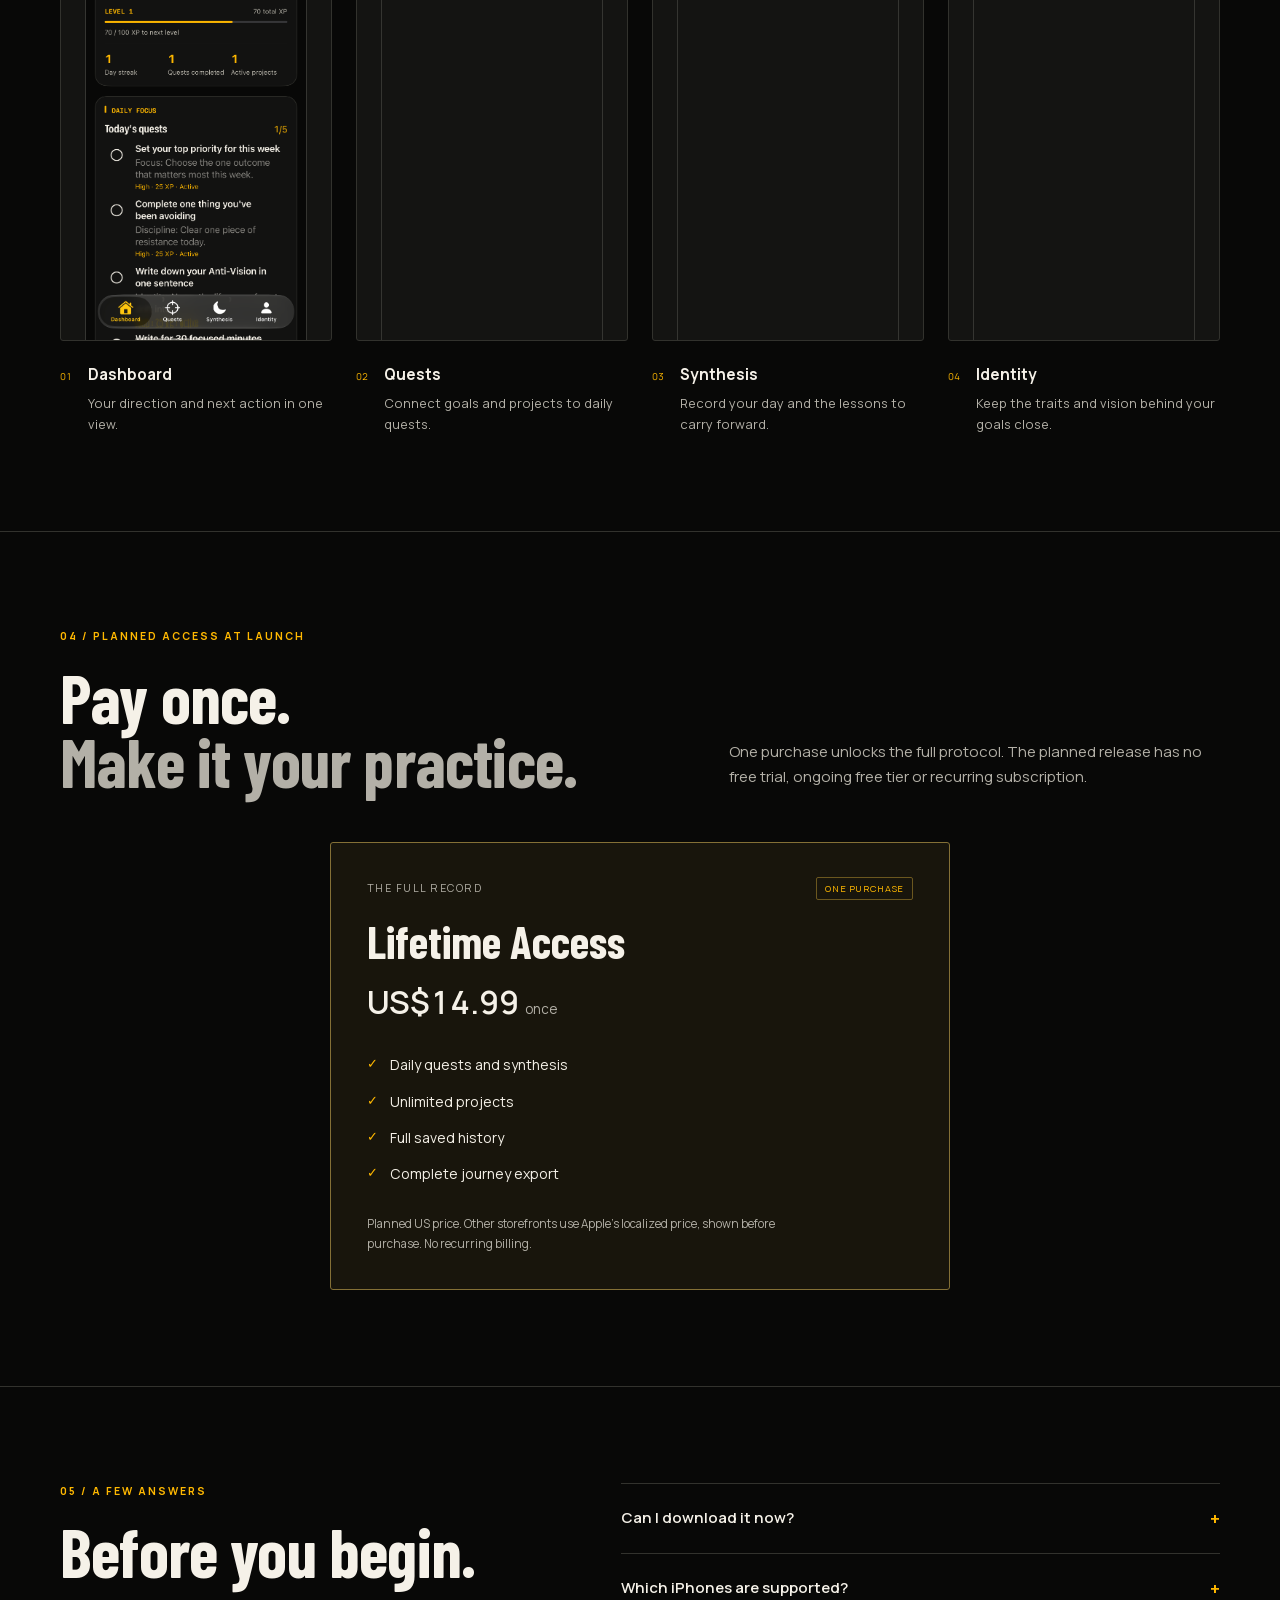
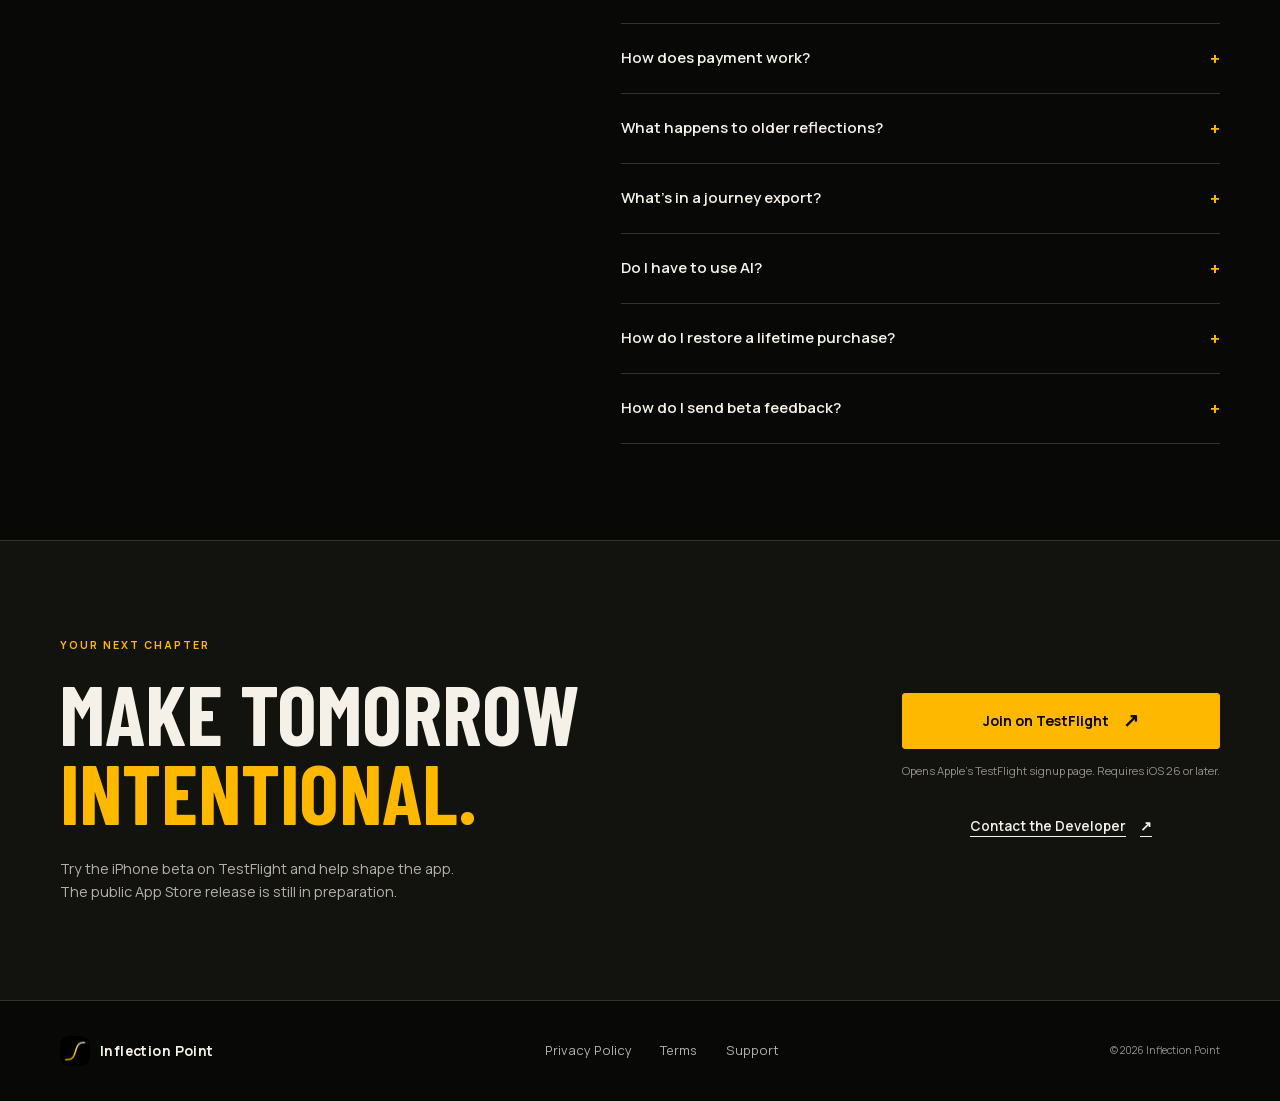
==== commit faf92dde: "Add public TestFlight beta signup links" ====
--- a/index.html
+++ b/index.html
@@ -107,8 +107,10 @@
           <a href="#access">Access</a>
           <a href="#questions">FAQ</a>
         </nav>
-        <a class="button button-small" href="#launch"
-          >Get a Launch Update <span aria-hidden="true">↗</span></a
+        <a
+          class="button button-small"
+          href="https://testflight.apple.com/join/kCAhUy1C"
+          >Join the Beta <span aria-hidden="true">↗</span></a
         >
       </div>
     </header>
@@ -131,15 +133,18 @@
             the small actions that move you forward.
           </p>
           <div class="actions">
-            <a class="button" href="#launch"
-              >Request a Launch Update <span aria-hidden="true">↗</span></a
+            <a
+              class="button"
+              href="https://testflight.apple.com/join/kCAhUy1C"
+              >Join on TestFlight <span aria-hidden="true">↗</span></a
             >
             <a class="text-link" href="#reset"
               >Explore the Reset <span aria-hidden="true">↓</span></a
             >
           </div>
           <p class="launch-status">
-            App Store release in preparation. Requires iOS 26 or later.
+            iPhone beta available on TestFlight. Requires iOS 26 or later.
+            App Store release in preparation.
           </p>
           <ul class="hero-facts" aria-label="Planned access">
             <li>Pay once</li>
@@ -554,10 +559,14 @@
               </summary>
               <div class="faq-answer">
                 <p>
-                  The App Store release is being prepared.
-                  <a href="#launch">Request a launch update</a> to hear when it
-                  becomes available. A public release date has not been
-                  announced.
+                  Yes, you can
+                  <a href="https://testflight.apple.com/join/kCAhUy1C"
+                    >join the iPhone beta on TestFlight</a
+                  >.
+                  Open the link on your iPhone, install Apple’s TestFlight app
+                  if needed, and follow the invitation to join. The public
+                  App Store release is still in preparation; a release date
+                  has not been announced.
                 </p>
               </div>
             </details>
@@ -662,13 +671,14 @@
             </details>
             <details>
               <summary>
-                How do launch updates work?<span aria-hidden="true">+</span>
+                How do I send beta feedback?<span aria-hidden="true">+</span>
               </summary>
               <div class="faq-answer">
                 <p>
-                  The request button opens an email to the developer. Send that
-                  email to ask for an update when the app is available. You can
-                  also use it to ask a question.
+                  Open Inflection Point in the TestFlight app and choose Send
+                  Beta Feedback. Share what felt useful, confusing or broken;
+                  include your iPhone model, iOS version and steps to reproduce
+                  an issue. You can also contact the developer below.
                 </p>
               </div>
             </details>
@@ -688,17 +698,17 @@
               Make tomorrow<br /><span>intentional.</span>
             </h2>
             <p>
-              Inflection Point is coming to iPhone.<br />Request an email when
-              the App Store release is available.
+              Try the iPhone beta on TestFlight and help shape the app.<br />
+              The public App Store release is still in preparation.
             </p>
           </div>
           <div class="launch-action">
             <a
               class="button"
-              href="mailto:nick@nickrae.net?subject=Inflection%20Point%20launch%20update&amp;body=Please%20email%20me%20when%20Inflection%20Point%20is%20available%20on%20the%20App%20Store."
-              >Request a Launch Email <span aria-hidden="true">↗</span></a
+              href="https://testflight.apple.com/join/kCAhUy1C"
+              >Join on TestFlight <span aria-hidden="true">↗</span></a
             >
-            <p>Opens your email app.</p>
+            <p>Opens Apple’s TestFlight signup page. Requires iOS 26 or later.</p>
             <a
               class="text-link"
               href="mailto:nick@nickrae.net?subject=Inflection%20Point%20question"
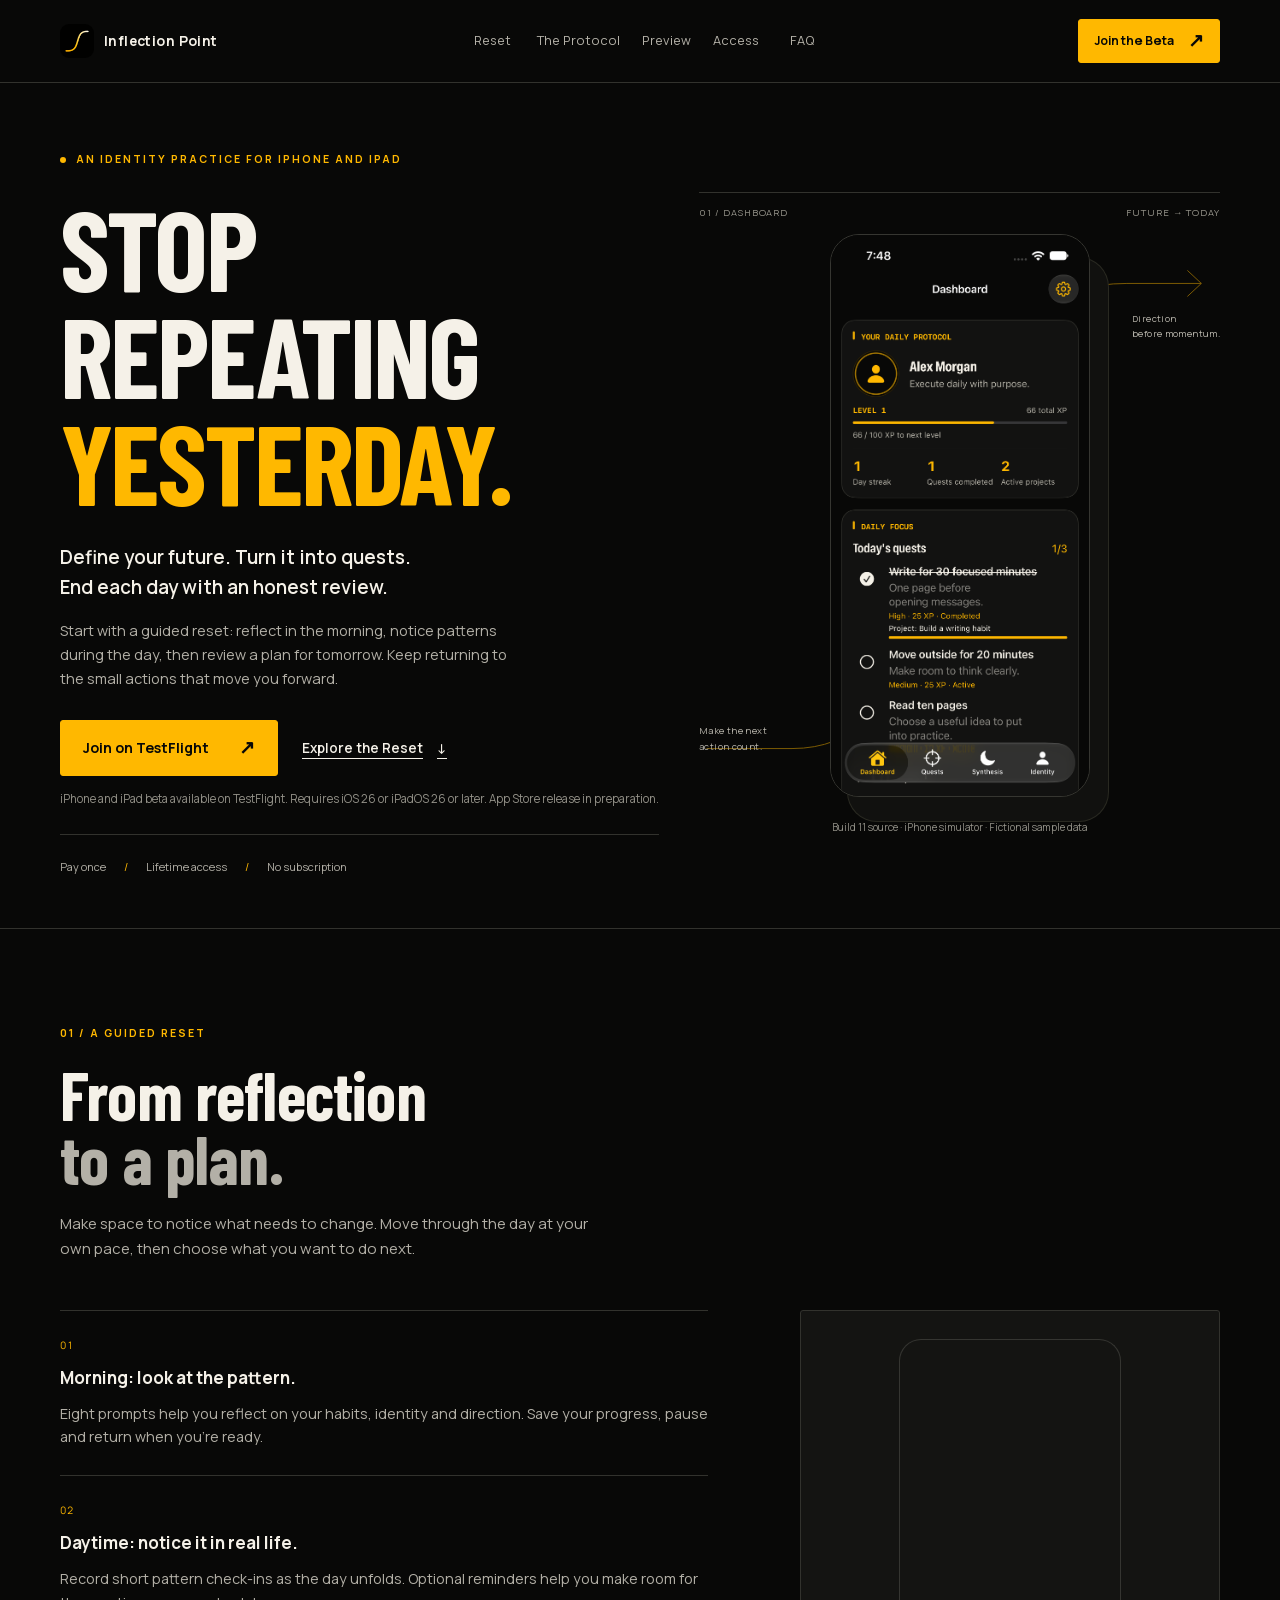
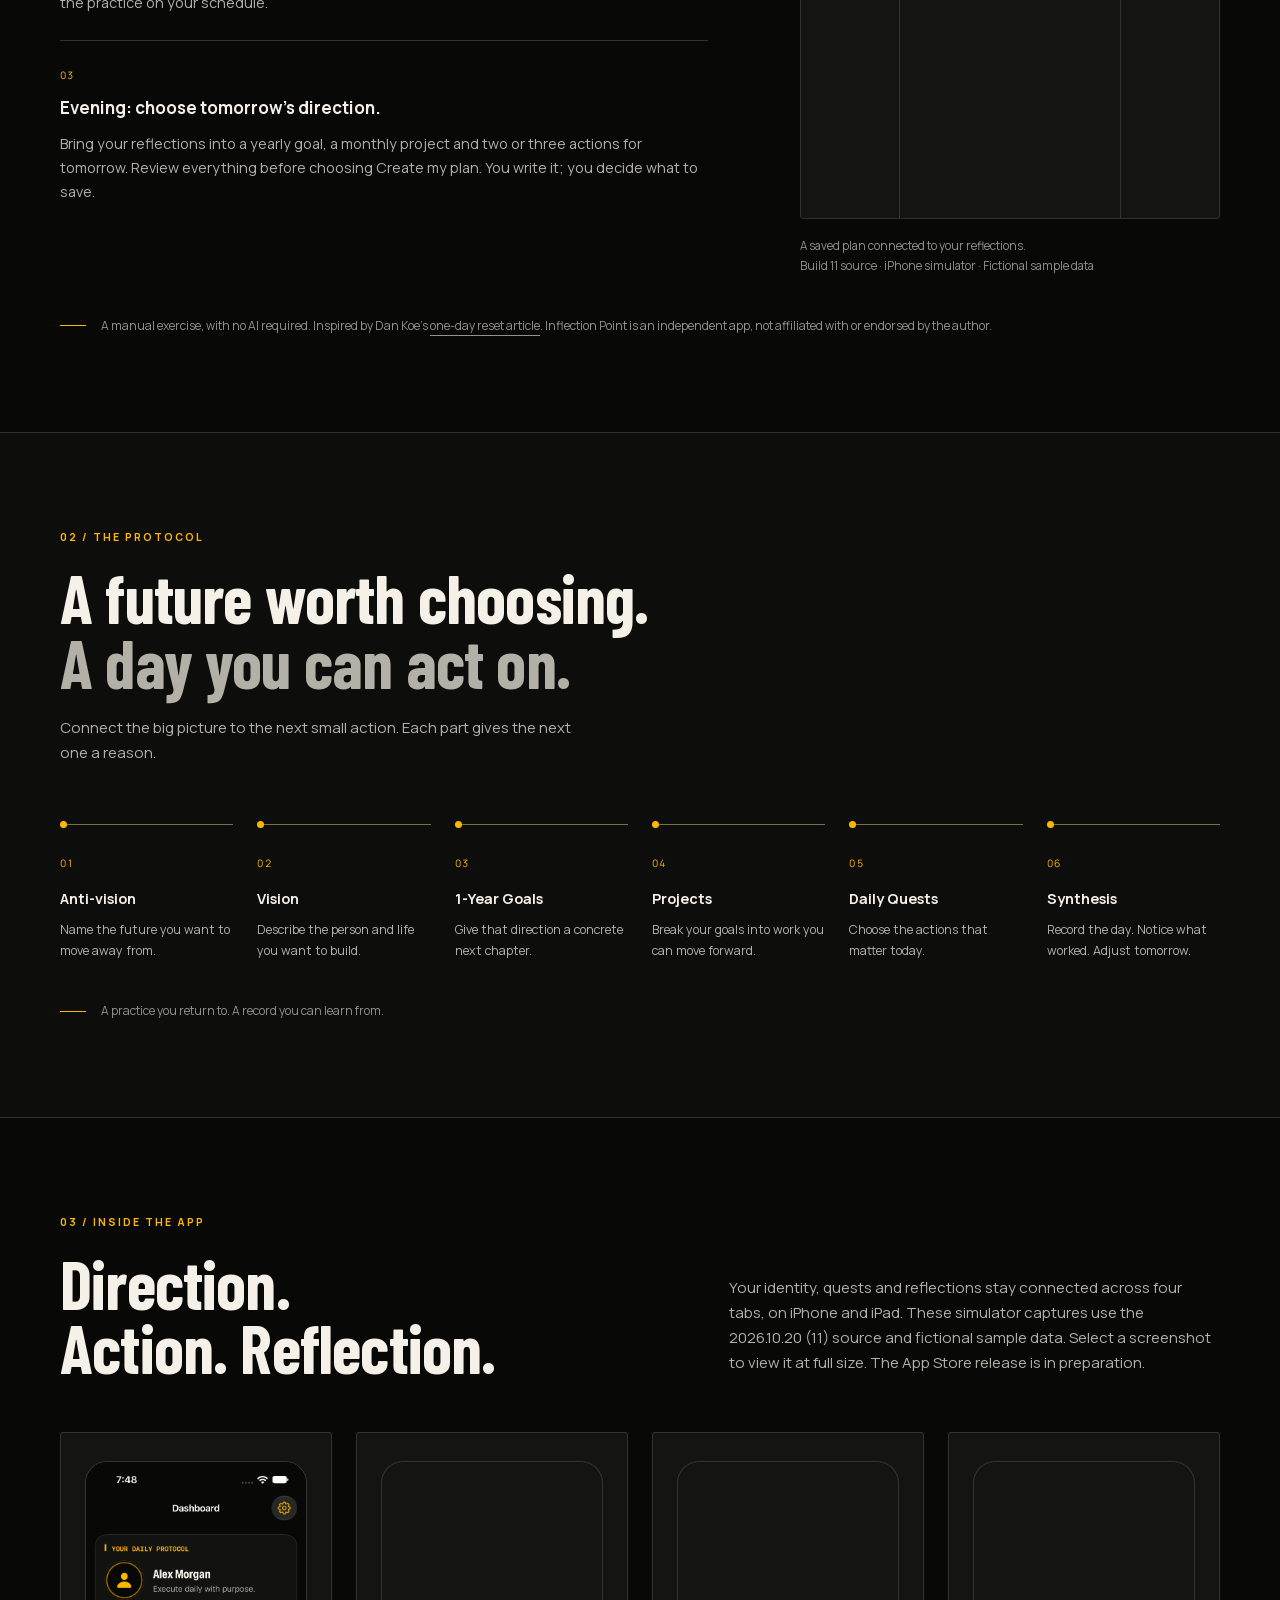
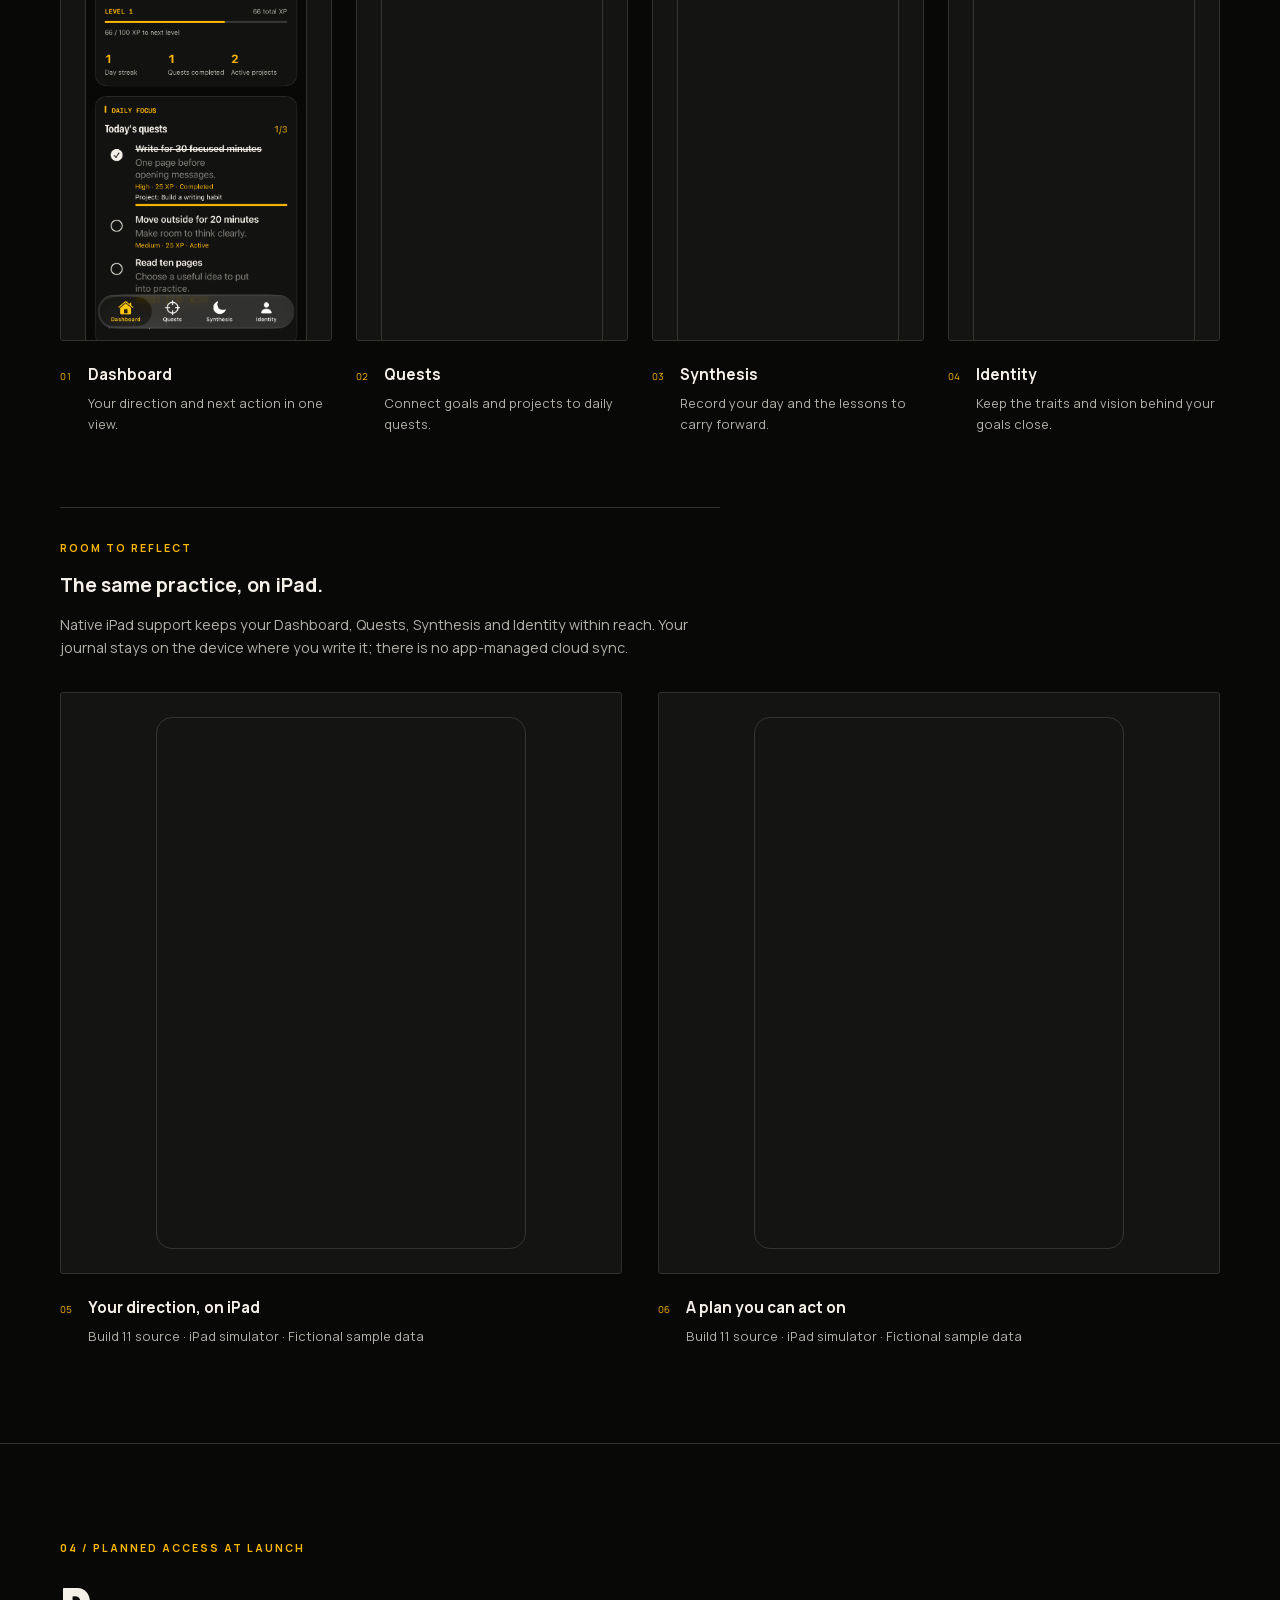
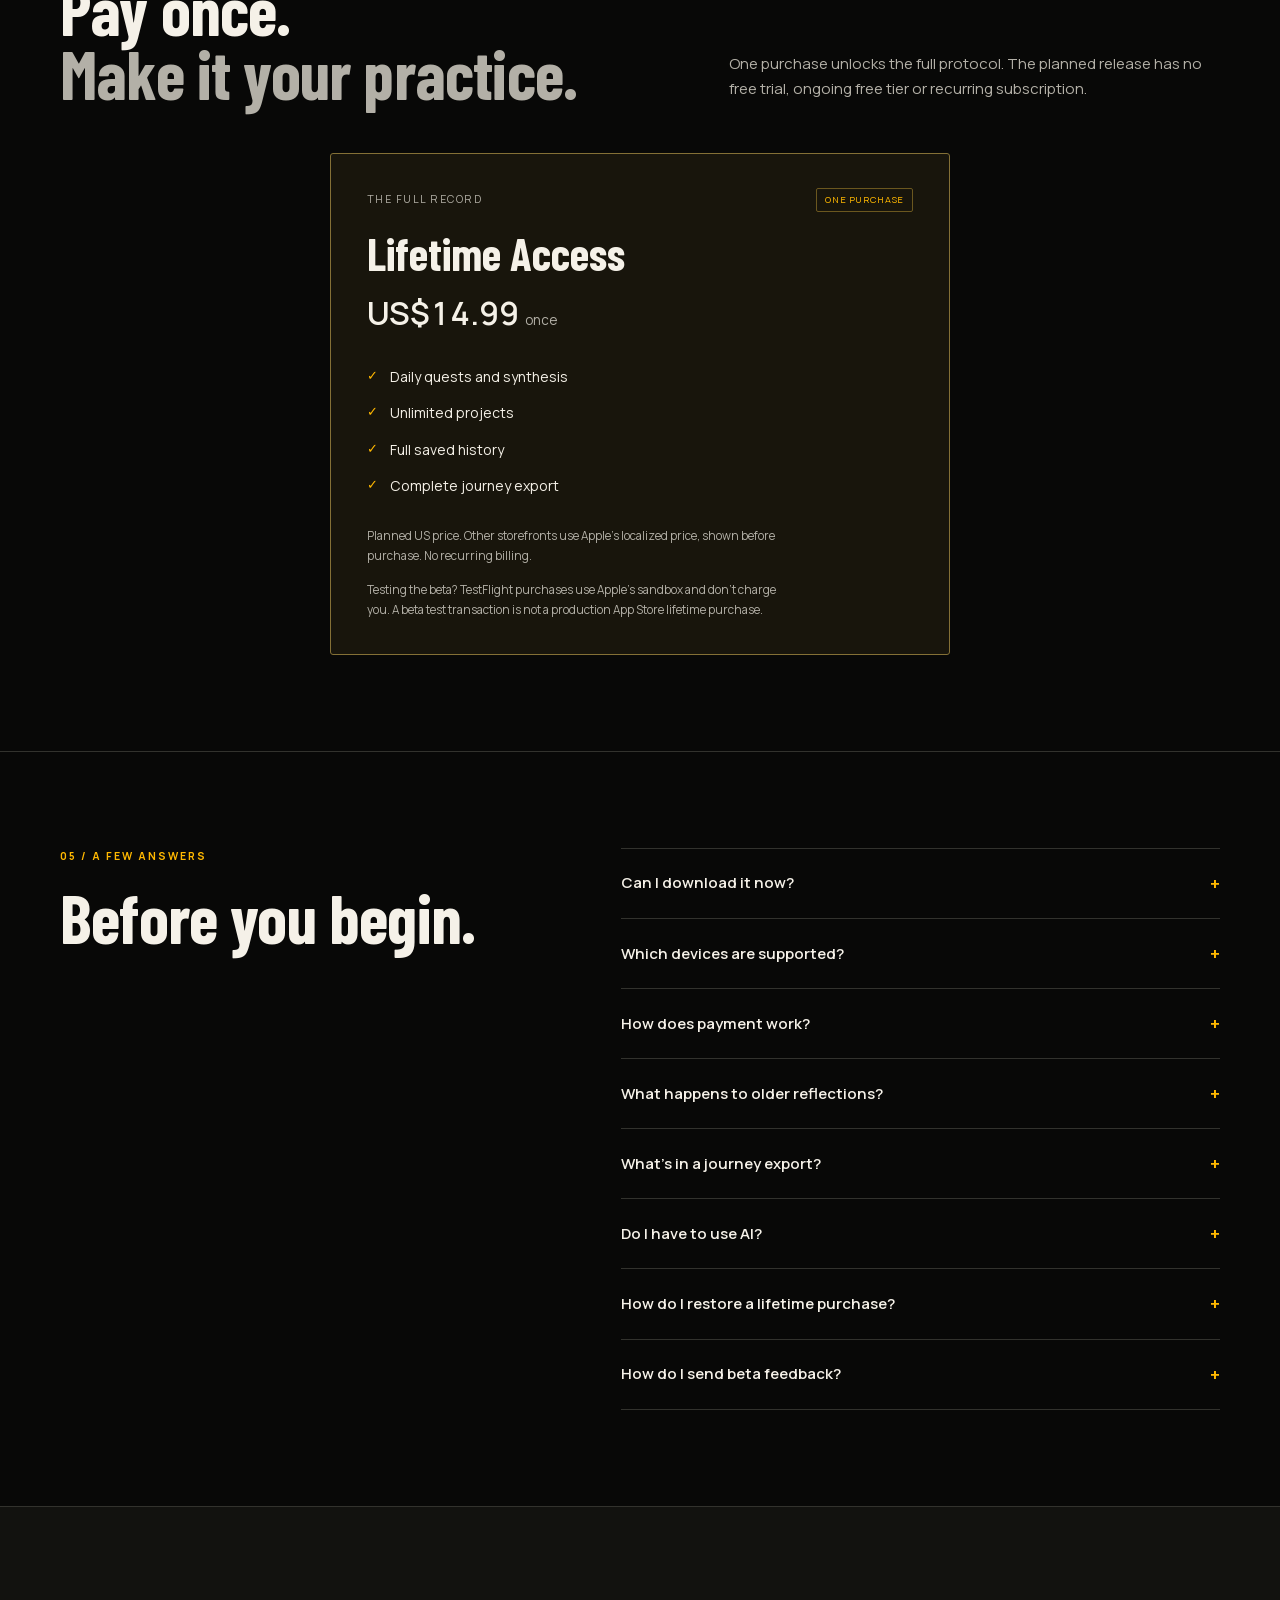
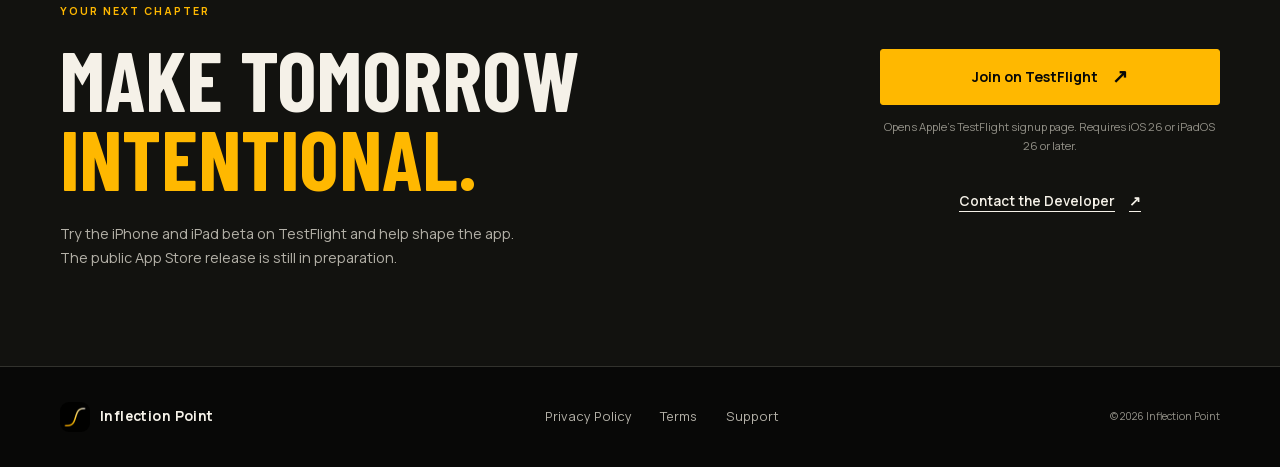
==== commit 95337e22: "Refresh build 11 website with iPad previews and beta disclosures" ====
--- a/index.html
+++ b/index.html
@@ -5,7 +5,7 @@
     <meta name="referrer" content="no-referrer" />
     <meta
       http-equiv="Content-Security-Policy"
-      content="default-src 'none'; script-src 'sha256-hTrordAKheD3lnRMwCoAy7xU3dK8fsGDGfFX58yZhkg='; style-src 'self'; img-src 'self'; font-src 'self'; connect-src 'none'; object-src 'none'; frame-src 'none'; base-uri 'none'; form-action 'none'; upgrade-insecure-requests"
+      content="default-src 'none'; script-src 'sha256-VbhZIISoSq9YnIZiXZExrqN/epHiO94yqJRV7I+6XZw='; style-src 'self'; img-src 'self'; font-src 'self'; connect-src 'none'; object-src 'none'; frame-src 'none'; base-uri 'none'; form-action 'none'; upgrade-insecure-requests"
     />
     <meta name="viewport" content="width=device-width, initial-scale=1" />
     <meta name="theme-color" content="#080807" />
@@ -13,7 +13,7 @@
     <title>Inflection Point — Stop Repeating Yesterday</title>
     <meta
       name="description"
-      content="A guided reset and daily practice for iPhone. Reflect in the morning, notice patterns, and review a plan for tomorrow. One-time lifetime access, without a subscription."
+      content="A guided reset and daily practice for iPhone and iPad. Reflect, notice patterns, and review a plan for tomorrow. One-time lifetime access, without a subscription."
     />
     <link rel="canonical" href="https://inflectionpoint.me/" />
     <meta property="og:type" content="website" />
@@ -24,7 +24,7 @@
     />
     <meta
       property="og:description"
-      content="Define your future. Turn it into quests. End each day with an honest review. An iPhone app with a one-time lifetime unlock."
+      content="Define your future. Turn it into quests. End each day with an honest review. For iPhone and iPad, with a one-time lifetime unlock."
     />
     <meta
       property="og:image"
@@ -43,7 +43,7 @@
     />
     <meta
       name="twitter:description"
-      content="An identity, daily quest and reflection app for iPhone. One-time lifetime access."
+      content="An identity, daily quest and reflection app for iPhone and iPad. One-time lifetime access."
     />
     <meta
       name="twitter:image"
@@ -73,15 +73,15 @@
       type="font/woff2"
       crossorigin
     />
-    <link rel="stylesheet" href="/styles.css?v=20261005-alignment" />
+    <link rel="stylesheet" href="/styles.css?v=20261021-build11" />
     <script type="application/ld+json">
       {
         "@context": "https://schema.org",
         "@type": "SoftwareApplication",
         "name": "Inflection Point",
         "applicationCategory": "LifestyleApplication",
-        "operatingSystem": "iOS 26.0 or later",
-        "description": "A guided reset and daily practice for iPhone: morning reflection, daytime check-ins and reviewed evening plans. App Store release in preparation.",
+        "operatingSystem": "iOS 26.0 or later, iPadOS 26.0 or later",
+        "description": "A guided reset and daily practice for iPhone and iPad: morning reflection, daytime check-ins and reviewed evening plans. Available in TestFlight; App Store release in preparation.",
         "url": "https://inflectionpoint.me/",
         "image": "https://inflectionpoint.me/images/social-card-20261005.png"
       }
@@ -120,7 +120,7 @@
         <div class="hero-copy">
           <p class="eyebrow">
             <span class="status-dot" aria-hidden="true"></span> An identity
-            practice for iPhone
+            practice for iPhone and iPad
           </p>
           <h1 id="hero-heading">Stop repeating <span>yesterday.</span></h1>
           <p class="hero-intro">
@@ -143,7 +143,8 @@
             >
           </div>
           <p class="launch-status">
-            iPhone beta available on TestFlight. Requires iOS 26 or later.
+            iPhone and iPad beta available on TestFlight. Requires iOS 26 or
+            iPadOS 26 or later.
             App Store release in preparation.
           </p>
           <ul class="hero-facts" aria-label="Planned access">
@@ -176,17 +177,17 @@
             </svg>
             <a
               class="screenshot-link"
-              href="/images/native-dashboard-2026-10-05.png"
+              href="/images/native-dashboard-build11-20261021.png"
               aria-label="View Dashboard screenshot at full size"
             >
               <picture>
                 <source
                   type="image/webp"
-                  srcset="/images/native-dashboard-2026-10-05.webp"
+                  srcset="/images/native-dashboard-build11-20261021.webp"
                 />
                 <img
                   class="hero-screen"
-                  src="/images/native-dashboard-2026-10-05.png"
+                  src="/images/native-dashboard-build11-20261021.png"
                   width="1206"
                   height="2622"
                   loading="eager"
@@ -204,7 +205,7 @@
             >
           </div>
           <figcaption>
-            Native development build · 2026.10.5 (3) · Fictional sample data
+            Build 11 source · iPhone simulator · Fictional sample data
           </figcaption>
         </figure>
       </section>
@@ -260,16 +261,16 @@
               <div class="preview-image">
                 <a
                   class="screenshot-link"
-                  href="/images/native-guided-plan-2026-10-05.png"
+                  href="/images/native-guided-plan-build11-20261021.png"
                   aria-label="View the guided plan screenshot at full size"
                 >
                   <picture>
                     <source
                       type="image/webp"
-                      srcset="/images/native-guided-plan-2026-10-05.webp"
+                      srcset="/images/native-guided-plan-build11-20261021.webp"
                     />
                     <img
-                      src="/images/native-guided-plan-2026-10-05.png"
+                      src="/images/native-guided-plan-build11-20261021.png"
                       width="1206"
                       height="2622"
                       loading="lazy"
@@ -281,7 +282,7 @@
               </div>
               <figcaption>
                 A saved plan connected to your reflections.<br />
-                Native development build · 2026.10.5 (3) · Fictional sample data
+                Build 11 source · iPhone simulator · Fictional sample data
               </figcaption>
             </figure>
           </div>
@@ -367,9 +368,10 @@
             </div>
             <p>
               Your identity, quests and reflections stay connected across four
-              tabs. Genuine captures of native development version 2026.10.5
-              (3), using fictional sample data. Select a screenshot to view it
-              at full size. The App Store release is in preparation.
+              tabs, on iPhone and iPad. These simulator captures use the
+              2026.10.20 (11) source and fictional sample data. Select a
+              screenshot to view it at full size. The App Store release is
+              in preparation.
             </p>
           </div>
           <div class="preview-grid preview-grid-native">
@@ -377,16 +379,16 @@
               <div class="preview-image">
                 <a
                   class="screenshot-link"
-                  href="/images/native-dashboard-2026-10-05.png"
+                  href="/images/native-dashboard-build11-20261021.png"
                   aria-label="View Dashboard screenshot at full size"
                 >
                   <picture>
                     <source
                       type="image/webp"
-                      srcset="/images/native-dashboard-2026-10-05.webp"
+                      srcset="/images/native-dashboard-build11-20261021.webp"
                     />
                     <img
-                      src="/images/native-dashboard-2026-10-05.png"
+                      src="/images/native-dashboard-build11-20261021.png"
                       alt="Native Dashboard showing identity, daily focus and quest progress with fictional sample data."
                       width="1206"
                       height="2622"
@@ -408,16 +410,16 @@
               <div class="preview-image">
                 <a
                   class="screenshot-link"
-                  href="/images/native-quests-2026-10-05.png"
+                  href="/images/native-quests-build11-20261021.png"
                   aria-label="View Quests screenshot at full size"
                 >
                   <picture>
                     <source
                       type="image/webp"
-                      srcset="/images/native-quests-2026-10-05.webp"
+                      srcset="/images/native-quests-build11-20261021.webp"
                     />
                     <img
-                      src="/images/native-quests-2026-10-05.png"
+                      src="/images/native-quests-build11-20261021.png"
                       alt="Native Quests screen connecting goals, projects and daily quests with fictional sample data."
                       width="1206"
                       height="2622"
@@ -439,16 +441,16 @@
               <div class="preview-image">
                 <a
                   class="screenshot-link"
-                  href="/images/native-synthesis-2026-10-05.png"
+                  href="/images/native-synthesis-build11-20261021.png"
                   aria-label="View Synthesis screenshot at full size"
                 >
                   <picture>
                     <source
                       type="image/webp"
-                      srcset="/images/native-synthesis-2026-10-05.webp"
+                      srcset="/images/native-synthesis-build11-20261021.webp"
                     />
                     <img
-                      src="/images/native-synthesis-2026-10-05.png"
+                      src="/images/native-synthesis-build11-20261021.png"
                       alt="Native Synthesis Quick Log with alignment, energy, focus and a fictional reflection."
                       width="1206"
                       height="2622"
@@ -470,16 +472,16 @@
               <div class="preview-image">
                 <a
                   class="screenshot-link"
-                  href="/images/native-identity-2026-10-05.png"
+                  href="/images/native-identity-build11-20261021.png"
                   aria-label="View Identity screenshot at full size"
                 >
                   <picture>
                     <source
                       type="image/webp"
-                      srcset="/images/native-identity-2026-10-05.webp"
+                      srcset="/images/native-identity-build11-20261021.webp"
                     />
                     <img
-                      src="/images/native-identity-2026-10-05.png"
+                      src="/images/native-identity-build11-20261021.png"
                       alt="Native Identity screen for a fictional character profile."
                       width="1206"
                       height="2622"
@@ -494,6 +496,79 @@
                 <div>
                   <h3>Identity</h3>
                   <p>Keep the traits and vision behind your goals close.</p>
+                </div>
+              </figcaption>
+            </figure>
+          </div>
+          <div class="tablet-intro" id="ipad-preview">
+            <p class="eyebrow">Room to reflect</p>
+            <h3>The same practice, on iPad.</h3>
+            <p>
+              Native iPad support keeps your Dashboard, Quests, Synthesis and
+              Identity within reach. Your journal stays on the device where
+              you write it; there is no app-managed cloud sync.
+            </p>
+          </div>
+          <div class="preview-grid tablet-preview-grid">
+            <figure class="preview-item">
+              <div class="preview-image tablet-preview-image">
+                <a
+                  class="screenshot-link"
+                  href="/images/native-ipad-dashboard-build11-20261021.png"
+                  aria-label="View iPad Dashboard screenshot at full size"
+                >
+                  <picture>
+                    <source
+                      type="image/webp"
+                      srcset="/images/native-ipad-dashboard-build11-20261021.webp"
+                    />
+                    <img
+                      src="/images/native-ipad-dashboard-build11-20261021.png"
+                      alt="Native iPad Dashboard with fictional identity, daily focus and quest progress."
+                      width="1640"
+                      height="2360"
+                      loading="lazy"
+                      decoding="async"
+                    />
+                  </picture>
+                </a>
+              </div>
+              <figcaption>
+                <span class="preview-index" aria-hidden="true">05</span>
+                <div>
+                  <h3>Your direction, on iPad</h3>
+                  <p>Build 11 source · iPad simulator · Fictional sample data</p>
+                </div>
+              </figcaption>
+            </figure>
+            <figure class="preview-item">
+              <div class="preview-image tablet-preview-image">
+                <a
+                  class="screenshot-link"
+                  href="/images/native-ipad-quests-build11-20261021.png"
+                  aria-label="View iPad Quests screenshot at full size"
+                >
+                  <picture>
+                    <source
+                      type="image/webp"
+                      srcset="/images/native-ipad-quests-build11-20261021.webp"
+                    />
+                    <img
+                      src="/images/native-ipad-quests-build11-20261021.png"
+                      alt="Native iPad Quests connecting fictional goals, projects and daily actions."
+                      width="1640"
+                      height="2360"
+                      loading="lazy"
+                      decoding="async"
+                    />
+                  </picture>
+                </a>
+              </div>
+              <figcaption>
+                <span class="preview-index" aria-hidden="true">06</span>
+                <div>
+                  <h3>A plan you can act on</h3>
+                  <p>Build 11 source · iPad simulator · Fictional sample data</p>
                 </div>
               </figcaption>
             </figure>
@@ -537,6 +612,11 @@
                 Planned US price. Other storefronts use Apple’s localized price,
                 shown before purchase. No recurring billing.
               </p>
+              <p class="access-note">
+                Testing the beta? TestFlight purchases use Apple’s sandbox and
+                don’t charge you. A beta test transaction is not a production
+                App Store lifetime purchase.
+              </p>
             </article>
           </div>
         </div>
@@ -561,9 +641,9 @@
                 <p>
                   Yes, you can
                   <a href="https://testflight.apple.com/join/kCAhUy1C"
-                    >join the iPhone beta on TestFlight</a
+                    >join the iPhone and iPad beta on TestFlight</a
                   >.
-                  Open the link on your iPhone, install Apple’s TestFlight app
+                  Open the link on your iPhone or iPad, install Apple’s TestFlight app
                   if needed, and follow the invitation to join. The public
                   App Store release is still in preparation; a release date
                   has not been announced.
@@ -572,11 +652,12 @@
             </details>
             <details>
               <summary>
-                Which iPhones are supported?<span aria-hidden="true">+</span>
+                Which devices are supported?<span aria-hidden="true">+</span>
               </summary>
               <div class="faq-answer">
                 <p>
-                  The planned app requires iOS 26 or later. Manual planning, the
+                  The current beta supports iPhone with iOS 26 or later and
+                  iPad with iPadOS 26 or later. Manual planning, the
                   guided reset and Quick Log work without Apple Intelligence.
                   Optional AI features have additional hardware, language,
                   region and availability requirements, described below.
@@ -593,6 +674,16 @@
                   protocol. There is no free trial, ongoing free tier or
                   recurring subscription. The planned US price is US$14.99;
                   Apple’s localized price is shown before you purchase.
+                </p>
+                <p>
+                  During the beta, purchases in TestFlight use Apple’s sandbox
+                  and are free of charge. They don’t carry over as production
+                  App Store purchases. Existing eligible lifetime ownership
+                  and preserved historical paid access are separate from beta
+                  test transactions. See
+                  <a href="https://testflight.apple.com/#installing-testing"
+                    >Apple’s TestFlight purchase guidance</a
+                  >.
                 </p>
               </div>
             </details>
@@ -639,14 +730,14 @@
                   The guided reset and Quick Log are written by you; no AI is
                   required. The planned native release uses Apple Intelligence
                   for an optional daily debrief on your device, with no cloud
-                  debrief fallback. It requires an eligible iPhone, supported
+                  debrief fallback. It requires an eligible iPhone or iPad, supported
                   language and region, Apple Intelligence enabled, and the model
                   ready. Use Quick Log when it is unavailable.
                 </p>
                 <p>
                   Optional avatars use Apple’s system Image Playground after you
                   agree to share selected text and identity context. This is
-                  separate from the on-device debrief: on iOS 27, Apple’s image
+                  separate from the on-device debrief: on iOS 27 and iPadOS 27, Apple’s image
                   generation uses Private Cloud Compute and system usage limits.
                   You can use a photo or camera instead. Read the
                   <a href="/privacy.html">Privacy Policy</a> before sharing
@@ -677,8 +768,14 @@
                 <p>
                   Open Inflection Point in the TestFlight app and choose Send
                   Beta Feedback. Share what felt useful, confusing or broken;
-                  include your iPhone model, iOS version and steps to reproduce
+                  include your device model, iOS or iPadOS version and steps to reproduce
                   an issue. You can also contact the developer below.
+                </p>
+                <p>
+                  Settings also lets you preview and share a local support
+                  report. Review it before sending; sharing is your choice.
+                  Read the <a href="/privacy.html">Privacy Policy</a> for what
+                  the report includes and the diagnostic controls available.
                 </p>
               </div>
             </details>
@@ -698,7 +795,7 @@
               Make tomorrow<br /><span>intentional.</span>
             </h2>
             <p>
-              Try the iPhone beta on TestFlight and help shape the app.<br />
+              Try the iPhone and iPad beta on TestFlight and help shape the app.<br />
               The public App Store release is still in preparation.
             </p>
           </div>
@@ -708,7 +805,7 @@
               href="https://testflight.apple.com/join/kCAhUy1C"
               >Join on TestFlight <span aria-hidden="true">↗</span></a
             >
-            <p>Opens Apple’s TestFlight signup page. Requires iOS 26 or later.</p>
+            <p>Opens Apple’s TestFlight signup page. Requires iOS 26 or iPadOS 26 or later.</p>
             <a
               class="text-link"
               href="mailto:nick@nickrae.net?subject=Inflection%20Point%20question"
--- a/styles.css
+++ b/styles.css
@@ -543,6 +543,43 @@
   color: var(--muted);
   margin-top: 8px;
 }
+.tablet-intro {
+  max-width: 660px;
+  margin-top: 72px;
+  padding-top: 32px;
+  border-top: 1px solid var(--line);
+}
+.tablet-intro h3 {
+  margin-top: 14px;
+  font-size: 1.2rem;
+}
+.tablet-intro > p:last-child {
+  margin-top: 14px;
+  color: var(--muted);
+  font-size: 0.9rem;
+}
+.tablet-preview-grid {
+  grid-template-columns: repeat(2, minmax(0, 1fr));
+  margin-top: 32px;
+}
+.tablet-preview-image {
+  padding: 24px;
+}
+.tablet-preview-image .screenshot-link {
+  width: 100%;
+  max-width: 370px;
+}
+.tablet-preview-image img {
+  width: 100%;
+  height: auto;
+  border: 1px solid #353531;
+  border-radius: 16px;
+}
+@media (max-width: 760px) {
+  .tablet-preview-grid {
+    grid-template-columns: minmax(0, 1fr);
+  }
+}
 .access-grid {
   display: grid;
   grid-template-columns: minmax(0, 1fr);
@@ -599,6 +636,9 @@
   font-size: 0.73rem;
   max-width: 430px;
   line-height: 1.7;
+}
+.access-note + .access-note {
+  margin-top: 14px;
 }
 .lifetime-card {
   border-color: #847036;
@@ -964,8 +1004,11 @@
   .preview-image {
     padding: 25px 20px 0;
   }
-  .preview-image img {
+  .preview-image:not(.tablet-preview-image) img {
     width: 205px;
+  }
+  .tablet-preview-image {
+    padding: 20px;
   }
   .preview-item figcaption {
     padding-top: 19px;
@@ -1069,7 +1112,7 @@
   .actions {
     gap: 6px;
   }
-  .preview-image img {
+  .preview-image:not(.tablet-preview-image) img {
     width: 185px;
   }
   .access-card {
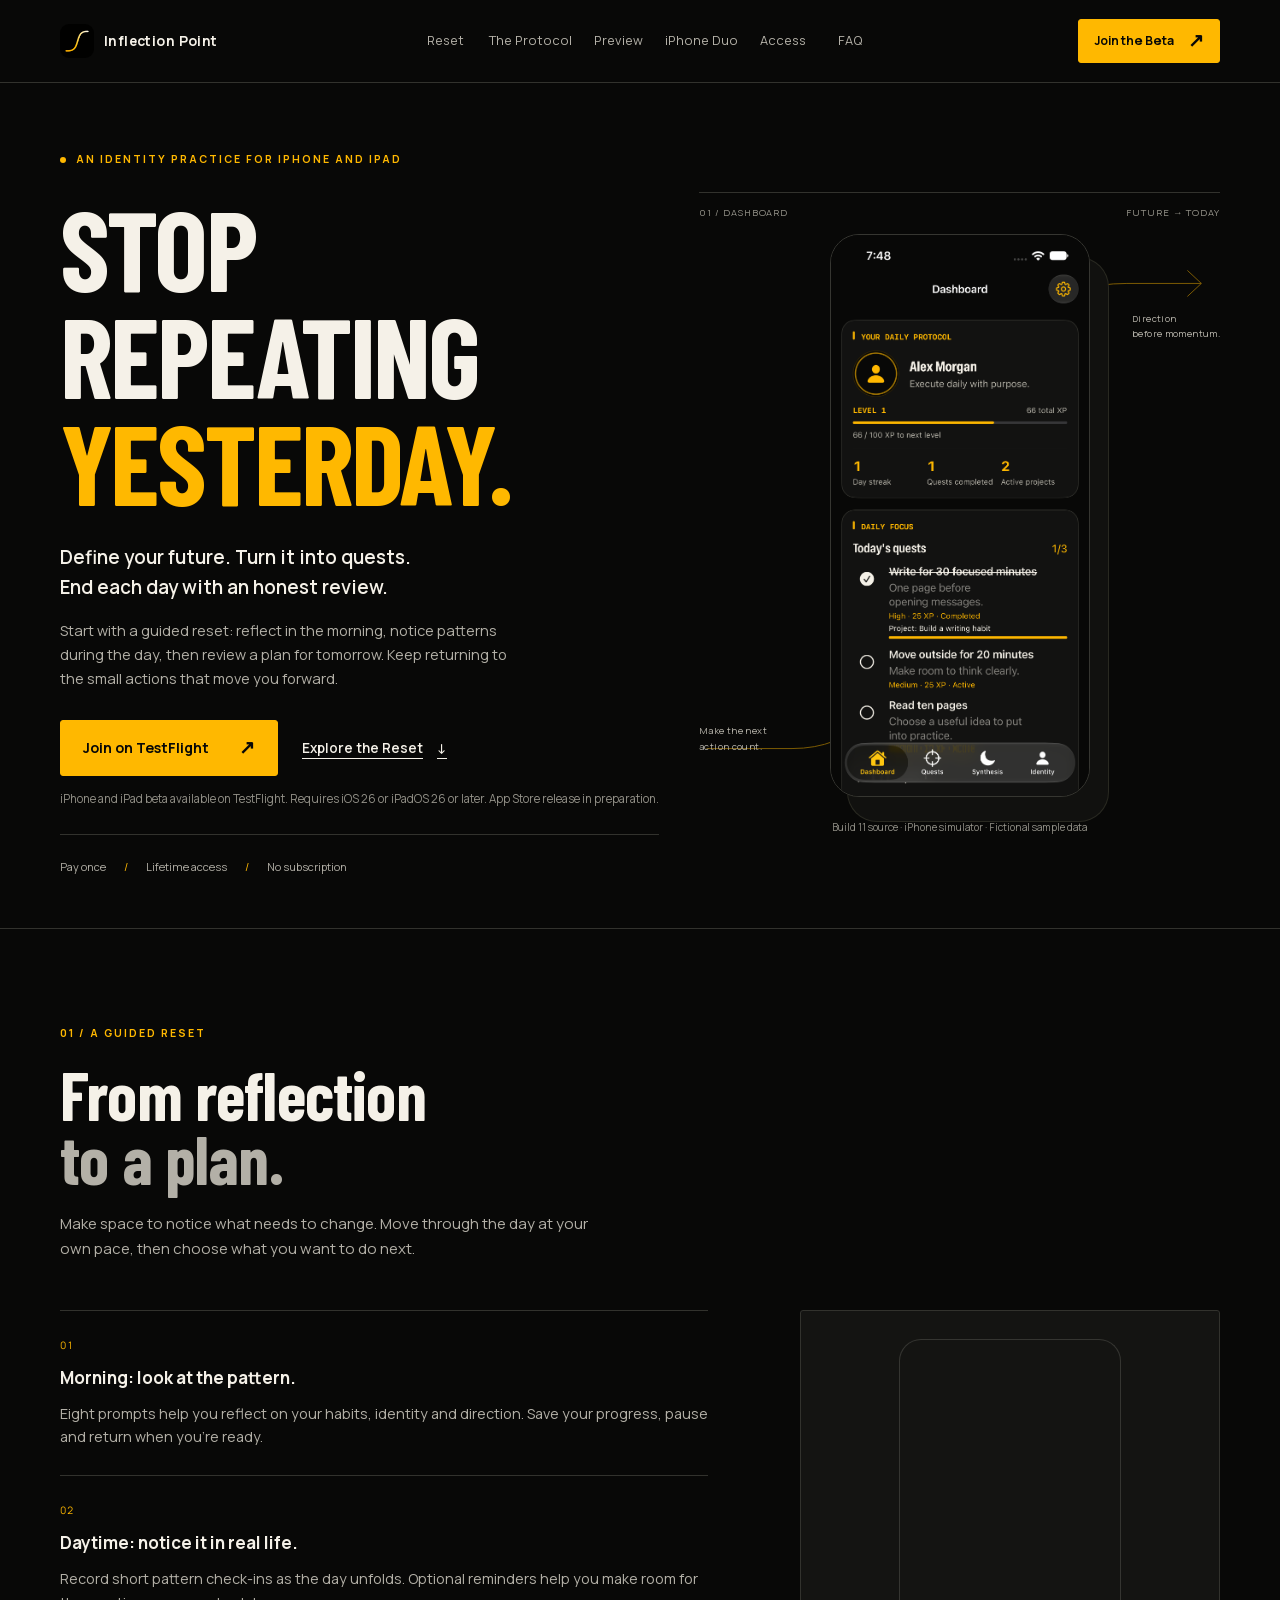
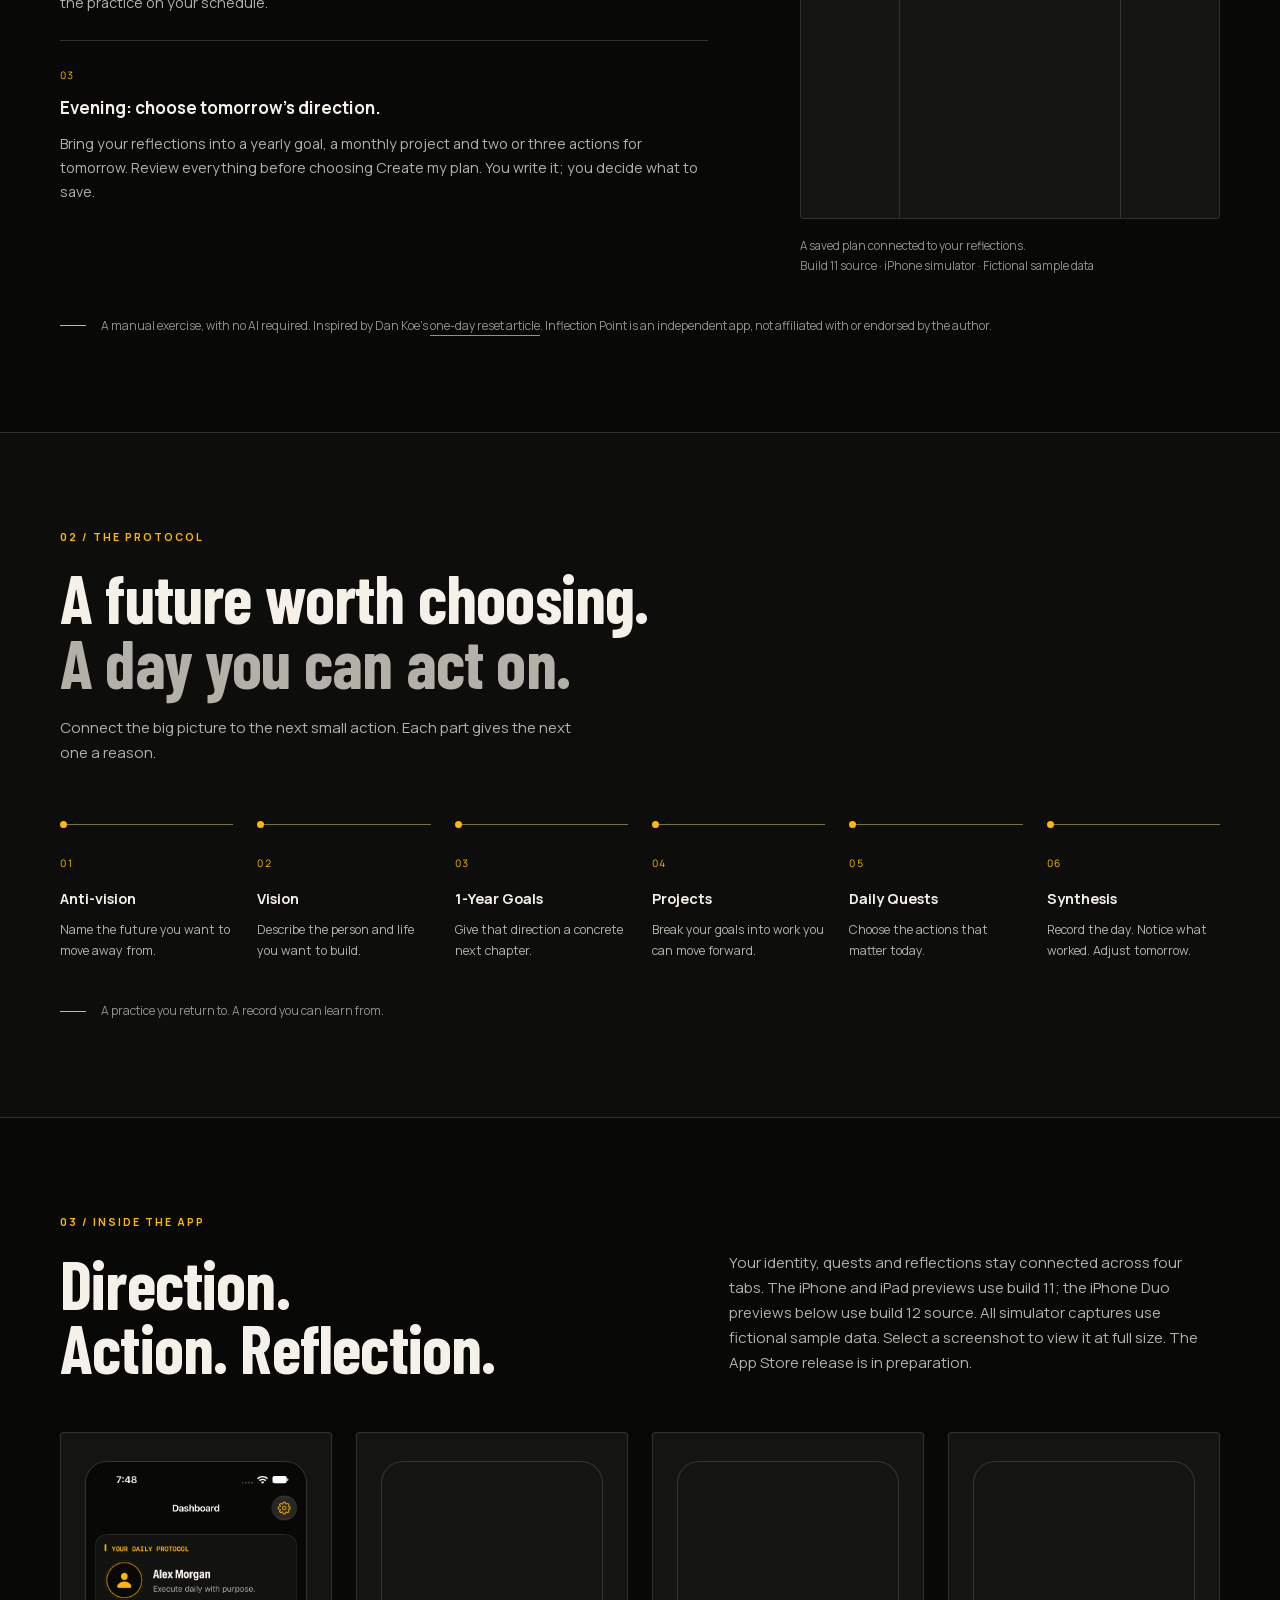
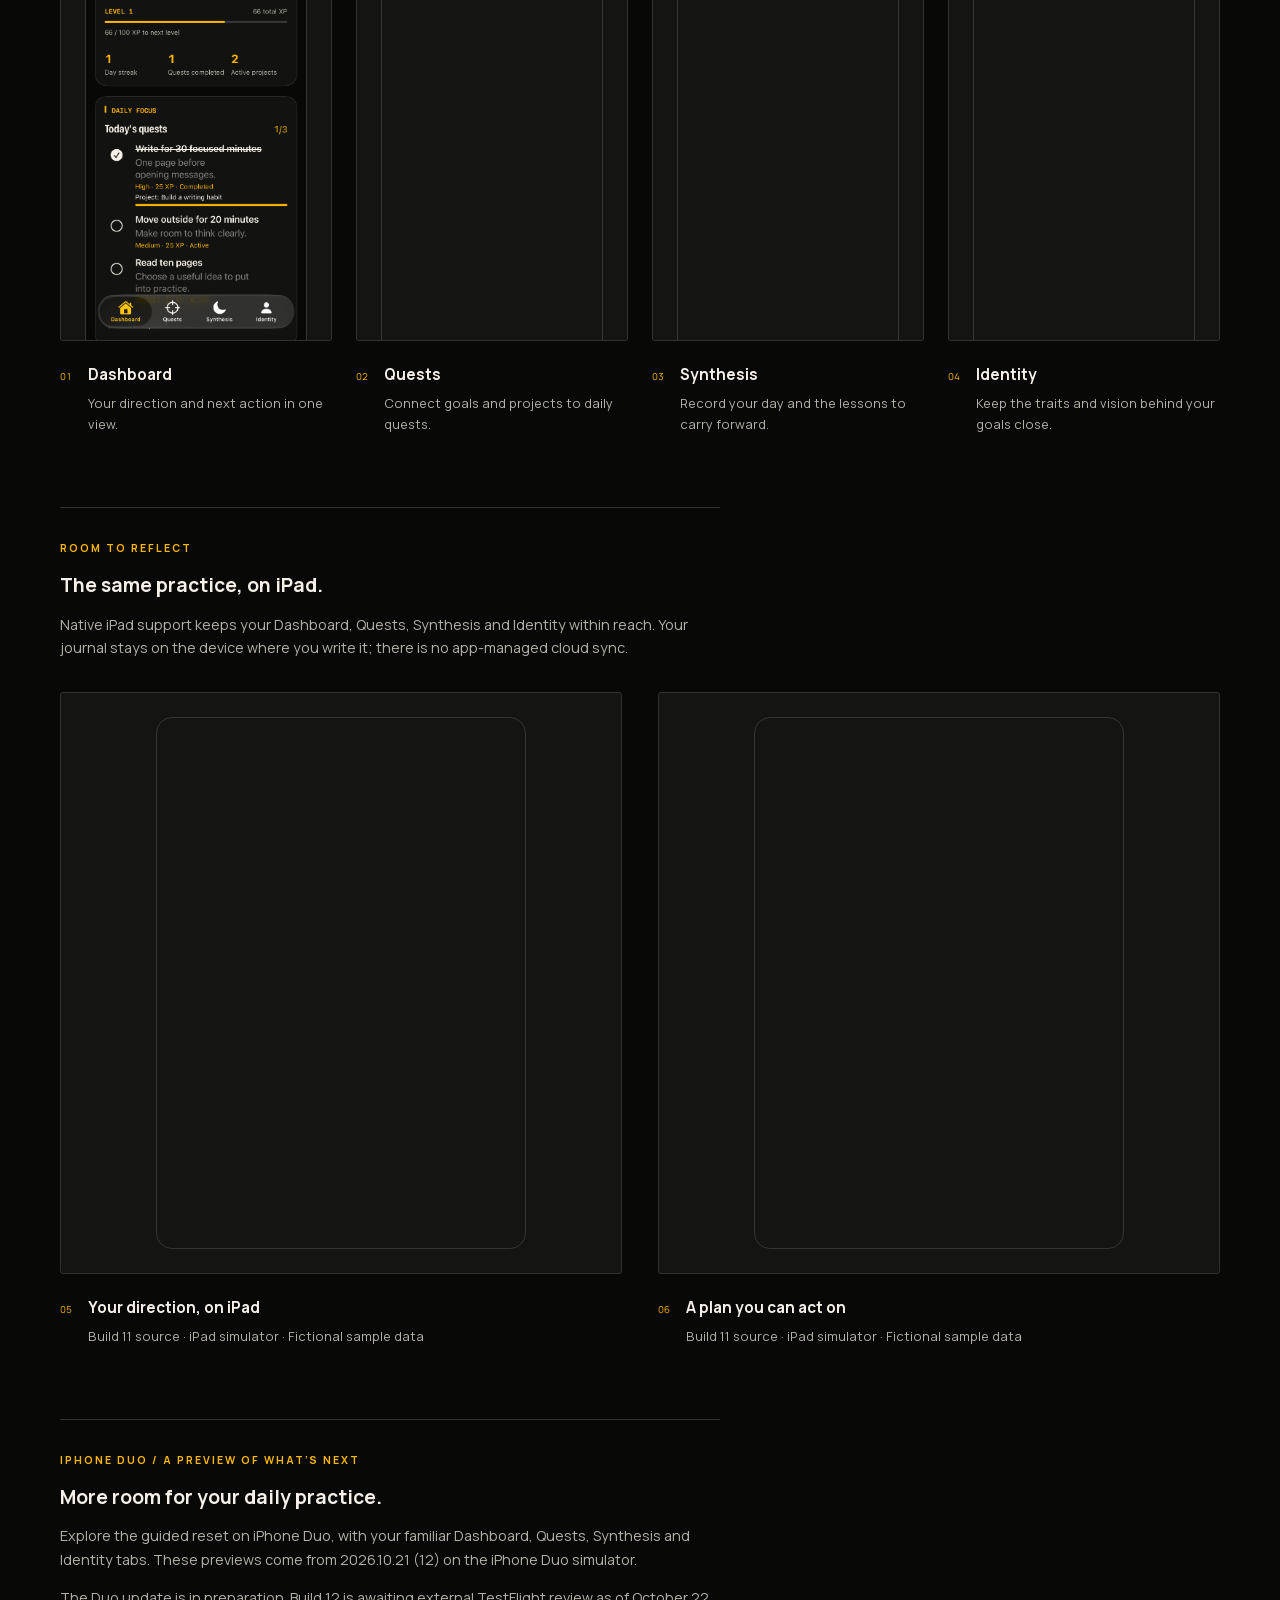
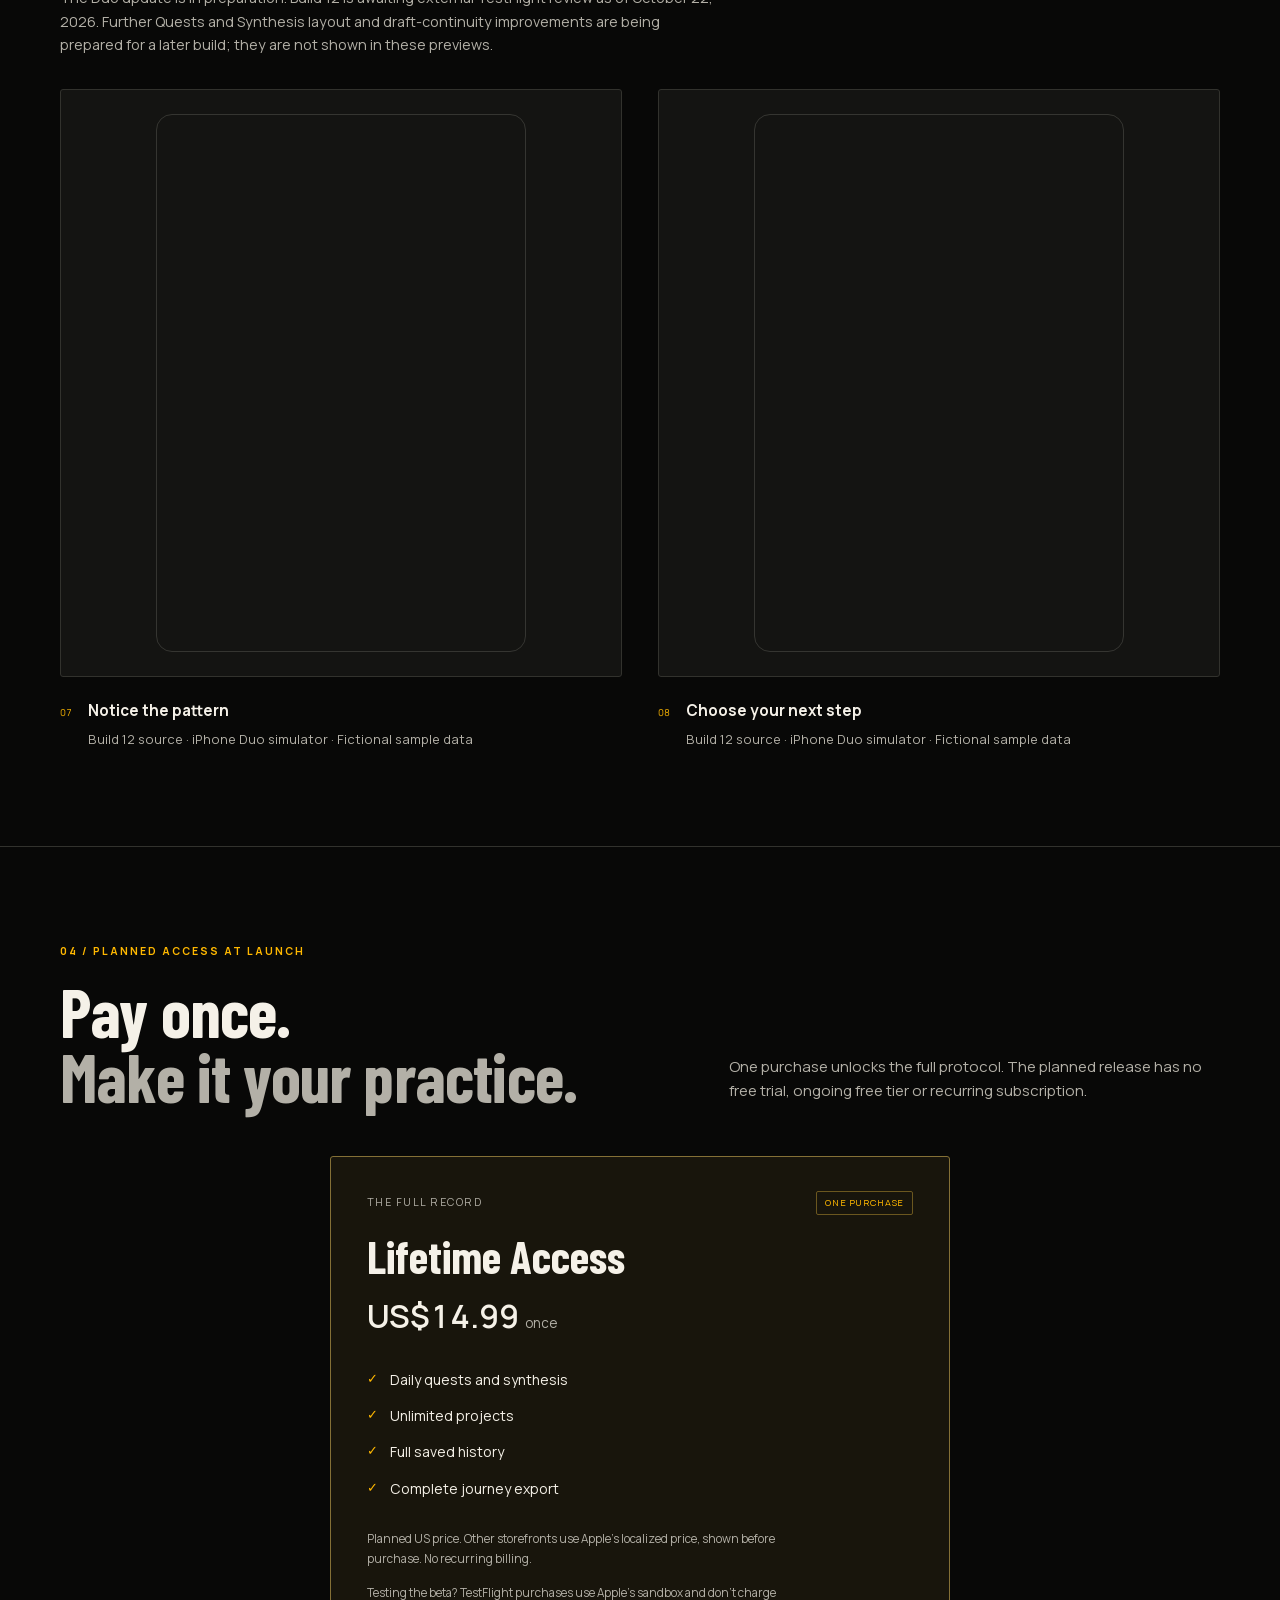
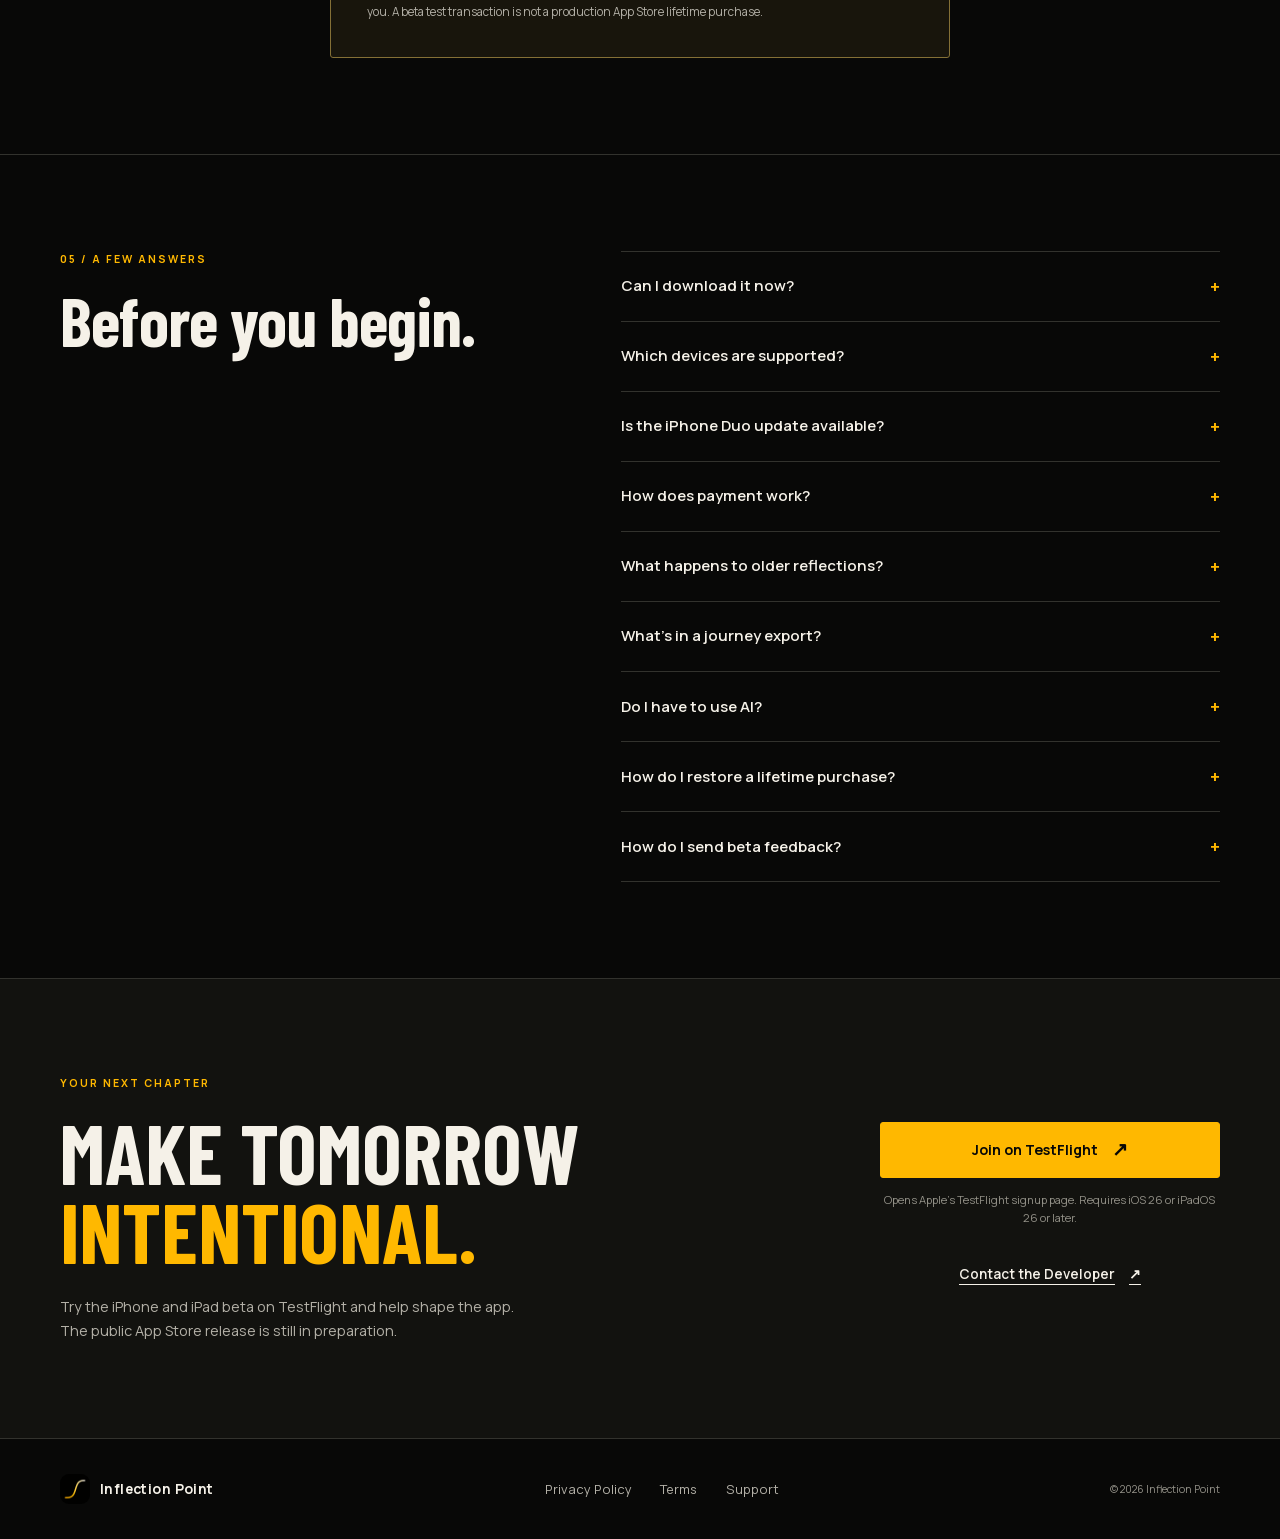
==== commit 9a3ee019: "Add iPhone Duo previews and availability details" ====
--- a/index.html
+++ b/index.html
@@ -5,7 +5,7 @@
     <meta name="referrer" content="no-referrer" />
     <meta
       http-equiv="Content-Security-Policy"
-      content="default-src 'none'; script-src 'sha256-VbhZIISoSq9YnIZiXZExrqN/epHiO94yqJRV7I+6XZw='; style-src 'self'; img-src 'self'; font-src 'self'; connect-src 'none'; object-src 'none'; frame-src 'none'; base-uri 'none'; form-action 'none'; upgrade-insecure-requests"
+      content="default-src 'none'; script-src 'sha256-T3rl7b/tBn7ATgZ+/yq+plDLicjbRi6PrOzdbq0qlKE='; style-src 'self'; img-src 'self'; font-src 'self'; connect-src 'none'; object-src 'none'; frame-src 'none'; base-uri 'none'; form-action 'none'; upgrade-insecure-requests"
     />
     <meta name="viewport" content="width=device-width, initial-scale=1" />
     <meta name="theme-color" content="#080807" />
@@ -13,7 +13,7 @@
     <title>Inflection Point — Stop Repeating Yesterday</title>
     <meta
       name="description"
-      content="A guided reset and daily practice for iPhone and iPad. Reflect, notice patterns, and review a plan for tomorrow. One-time lifetime access, without a subscription."
+      content="A guided reset and daily practice for iPhone and iPad, with an iPhone Duo update in preparation. Daily quests, reflection and one-time lifetime access."
     />
     <link rel="canonical" href="https://inflectionpoint.me/" />
     <meta property="og:type" content="website" />
@@ -24,7 +24,7 @@
     />
     <meta
       property="og:description"
-      content="Define your future. Turn it into quests. End each day with an honest review. For iPhone and iPad, with a one-time lifetime unlock."
+      content="Define your future. Turn it into quests. End each day with an honest review. For iPhone and iPad. Preview the iPhone Duo update."
     />
     <meta
       property="og:image"
@@ -43,7 +43,7 @@
     />
     <meta
       name="twitter:description"
-      content="An identity, daily quest and reflection app for iPhone and iPad. One-time lifetime access."
+      content="Identity, daily quests and reflection for iPhone and iPad. Preview the iPhone Duo update. One-time lifetime access."
     />
     <meta
       name="twitter:image"
@@ -73,7 +73,7 @@
       type="font/woff2"
       crossorigin
     />
-    <link rel="stylesheet" href="/styles.css?v=20261021-build11" />
+    <link rel="stylesheet" href="/styles.css?v=20261022-duo" />
     <script type="application/ld+json">
       {
         "@context": "https://schema.org",
@@ -81,7 +81,7 @@
         "name": "Inflection Point",
         "applicationCategory": "LifestyleApplication",
         "operatingSystem": "iOS 26.0 or later, iPadOS 26.0 or later",
-        "description": "A guided reset and daily practice for iPhone and iPad: morning reflection, daytime check-ins and reviewed evening plans. Available in TestFlight; App Store release in preparation.",
+        "description": "A guided reset and daily practice for iPhone and iPad: morning reflection, daytime check-ins and reviewed evening plans. Available in TestFlight; iPhone Duo update and App Store release in preparation.",
         "url": "https://inflectionpoint.me/",
         "image": "https://inflectionpoint.me/images/social-card-20261005.png"
       }
@@ -104,6 +104,7 @@
           <a href="#reset">Reset</a>
           <a href="#protocol">The Protocol</a>
           <a href="#preview">Preview</a>
+          <a href="#duo-preview">iPhone Duo</a>
           <a href="#access">Access</a>
           <a href="#questions">FAQ</a>
         </nav>
@@ -368,10 +369,10 @@
             </div>
             <p>
               Your identity, quests and reflections stay connected across four
-              tabs, on iPhone and iPad. These simulator captures use the
-              2026.10.20 (11) source and fictional sample data. Select a
-              screenshot to view it at full size. The App Store release is
-              in preparation.
+              tabs. The iPhone and iPad previews use build 11; the iPhone Duo
+              previews below use build 12 source. All simulator captures use
+              fictional sample data. Select a screenshot to view it at full
+              size. The App Store release is in preparation.
             </p>
           </div>
           <div class="preview-grid preview-grid-native">
@@ -569,6 +570,63 @@
                 <div>
                   <h3>A plan you can act on</h3>
                   <p>Build 11 source · iPad simulator · Fictional sample data</p>
+                </div>
+              </figcaption>
+            </figure>
+          </div>
+          <div class="tablet-intro duo-intro" id="duo-preview" aria-labelledby="duo-heading">
+            <p class="eyebrow">iPhone Duo / A preview of what’s next</p>
+            <h3 id="duo-heading">More room for your daily practice.</h3>
+            <p>
+              Explore the guided reset on iPhone Duo, with your familiar
+              Dashboard, Quests, Synthesis and Identity tabs. These previews
+              come from 2026.10.21 (12) on the iPhone Duo simulator.
+            </p>
+            <p>
+              The Duo update is in preparation. Build 12 is awaiting external
+              TestFlight review as of October 22, 2026. Further Quests and
+              Synthesis layout and draft-continuity improvements are being
+              prepared for a later build; they are not shown in these previews.
+            </p>
+          </div>
+          <div class="preview-grid tablet-preview-grid">
+            <figure class="preview-item">
+              <div class="preview-image tablet-preview-image">
+                <a class="screenshot-link" href="/images/native-iphone-duo-build12-daytime-reflection-20261022.png"
+                  aria-label="View iPhone Duo daytime reflection screenshot at full size">
+                  <picture>
+                    <source type="image/webp" srcset="/images/native-iphone-duo-build12-daytime-reflection-20261022.webp" />
+                    <img src="/images/native-iphone-duo-build12-daytime-reflection-20261022.png"
+                      alt="A saved fictional daytime reflection in the guided reset on the iPhone Duo simulator." width="1398" height="2034"
+                      loading="lazy" decoding="async" />
+                  </picture>
+                </a>
+              </div>
+              <figcaption>
+                <span class="preview-index" aria-hidden="true">07</span>
+                <div>
+                  <h3>Notice the pattern</h3>
+                  <p>Build 12 source · iPhone Duo simulator · Fictional sample data</p>
+                </div>
+              </figcaption>
+            </figure>
+            <figure class="preview-item">
+              <div class="preview-image tablet-preview-image">
+                <a class="screenshot-link" href="/images/native-iphone-duo-build12-saved-plan-20261022.png"
+                  aria-label="View iPhone Duo saved plan screenshot at full size">
+                  <picture>
+                    <source type="image/webp" srcset="/images/native-iphone-duo-build12-saved-plan-20261022.webp" />
+                    <img src="/images/native-iphone-duo-build12-saved-plan-20261022.png"
+                      alt="A saved guided plan with a fictional yearly goal, monthly project and daily actions on the iPhone Duo simulator." width="1398" height="2034"
+                      loading="lazy" decoding="async" />
+                  </picture>
+                </a>
+              </div>
+              <figcaption>
+                <span class="preview-index" aria-hidden="true">08</span>
+                <div>
+                  <h3>Choose your next step</h3>
+                  <p>Build 12 source · iPhone Duo simulator · Fictional sample data</p>
                 </div>
               </figcaption>
             </figure>
@@ -661,6 +719,21 @@
                   guided reset and Quick Log work without Apple Intelligence.
                   Optional AI features have additional hardware, language,
                   region and availability requirements, described below.
+                </p>
+              </div>
+            </details>
+            <details>
+              <summary>
+                Is the iPhone Duo update available?<span aria-hidden="true">+</span>
+              </summary>
+              <div class="faq-answer">
+                <p>
+                  An iPhone Duo update is in preparation. The
+                  <a href="#duo-preview">Duo simulator previews</a> show build 12,
+                  which is awaiting external TestFlight review as of October 22,
+                  2026. The later Quests and Synthesis layout and draft-continuity
+                  improvements have not yet been uploaded. The build offered
+                  by TestFlight may differ while Apple reviews new versions.
                 </p>
               </div>
             </details>
--- a/styles.css
+++ b/styles.css
@@ -558,6 +558,14 @@
   color: var(--muted);
   font-size: 0.9rem;
 }
+.duo-intro {
+  scroll-margin-top: var(--anchor-offset);
+}
+.duo-intro > p:not(.eyebrow) {
+  margin-top: 14px;
+  color: var(--muted);
+  font-size: 0.9rem;
+}
 .tablet-preview-grid {
   grid-template-columns: repeat(2, minmax(0, 1fr));
   margin-top: 32px;
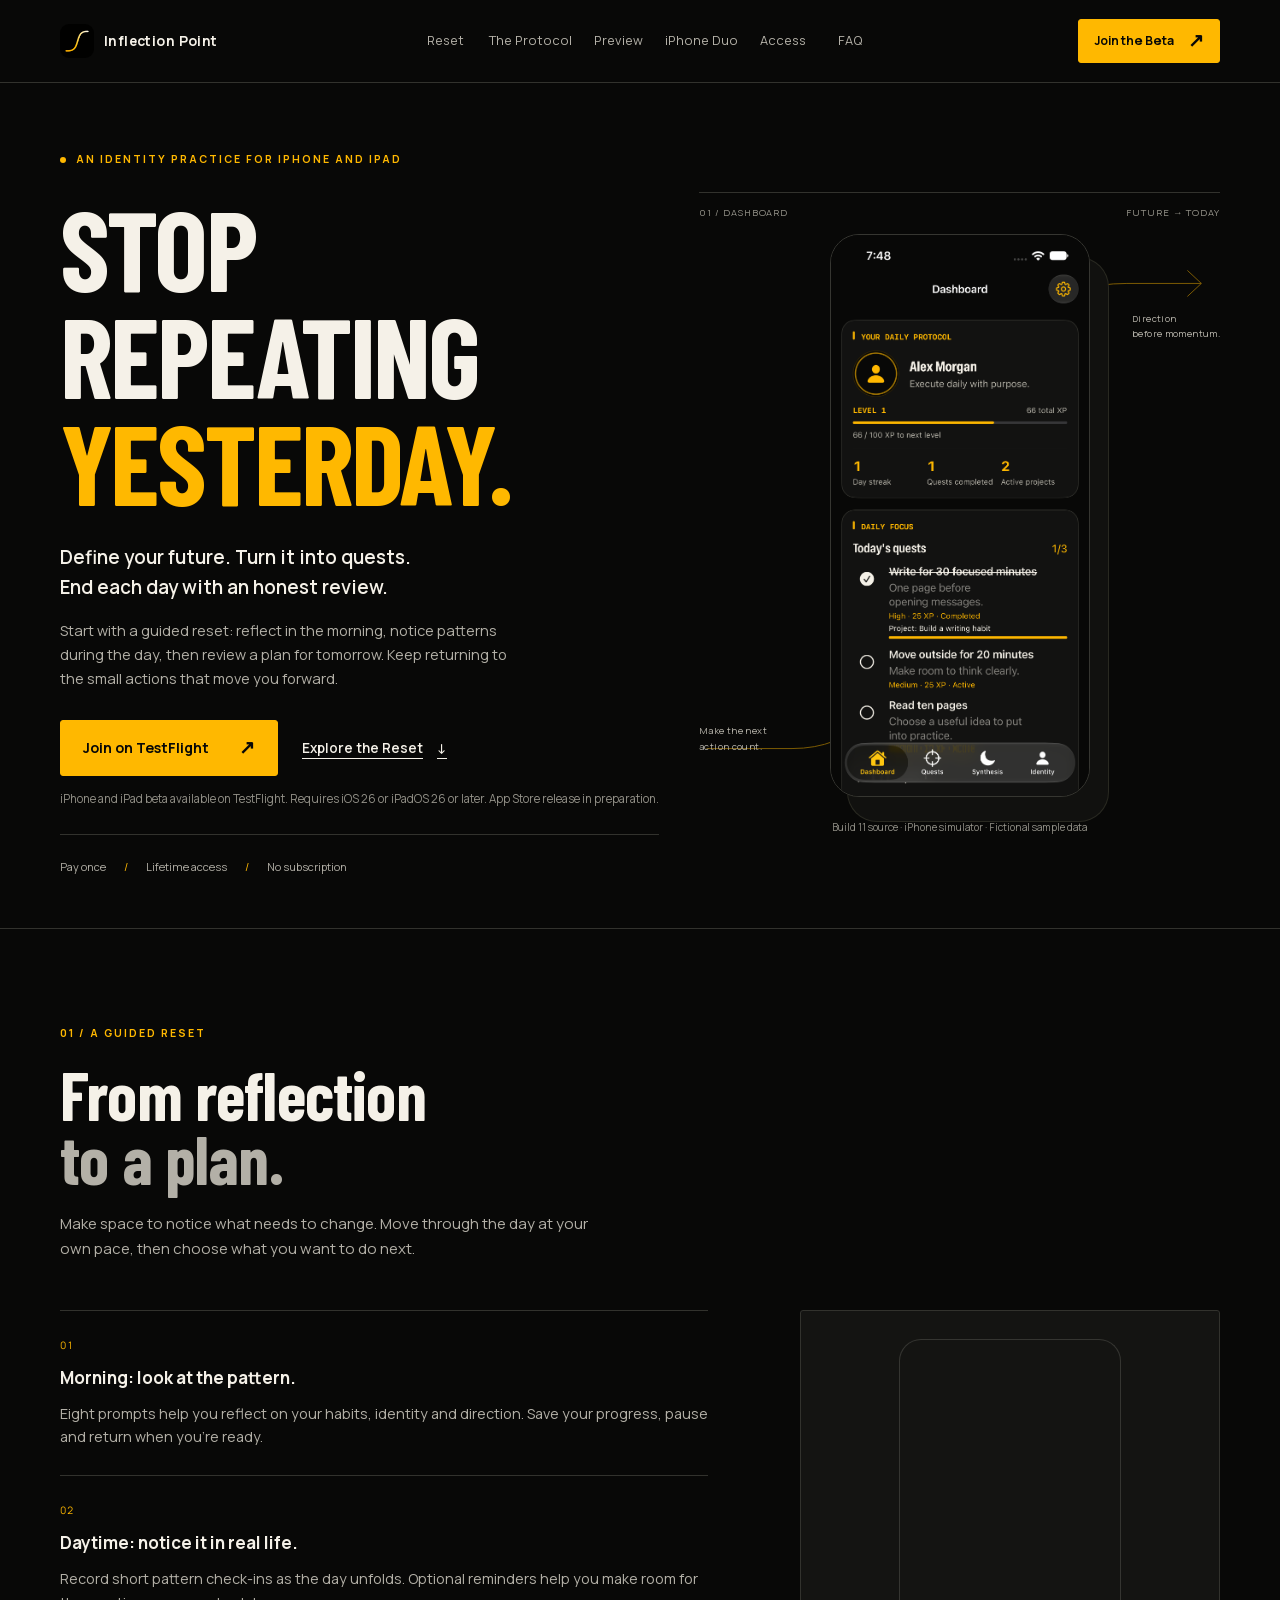
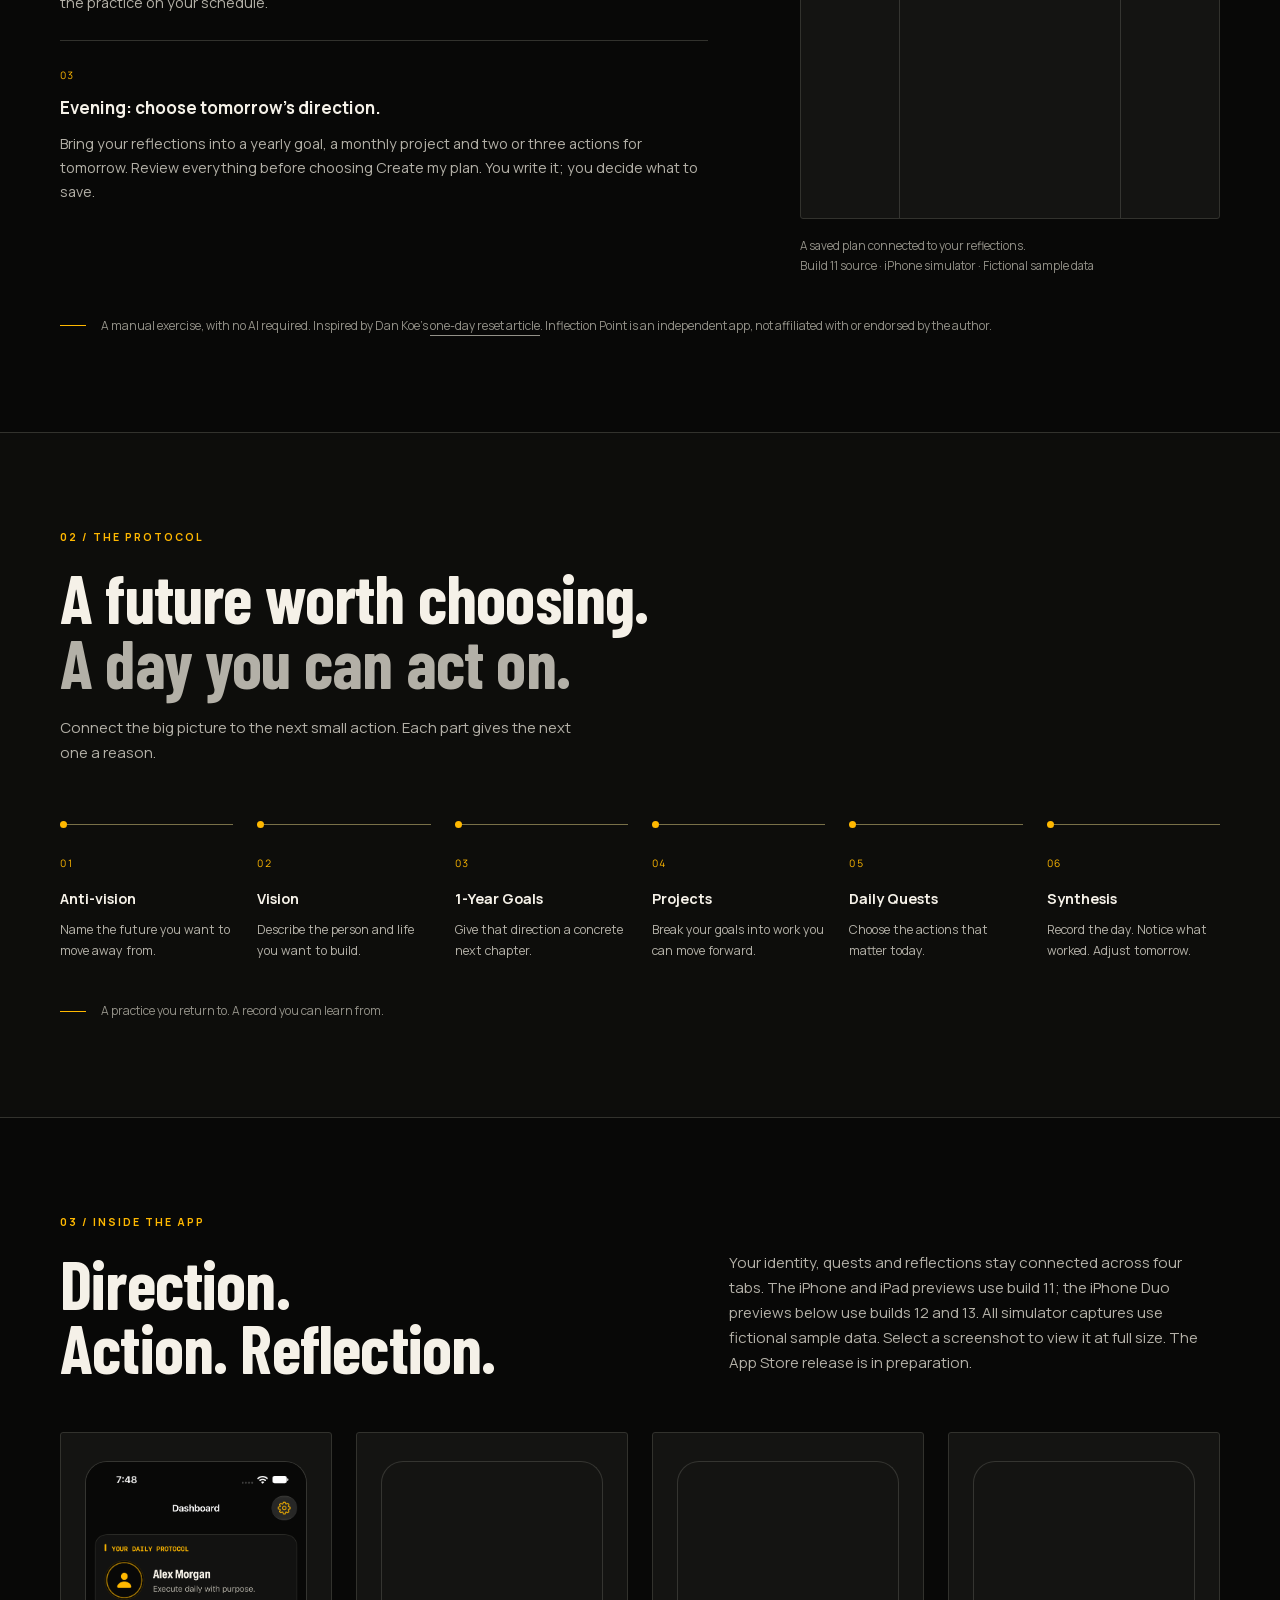
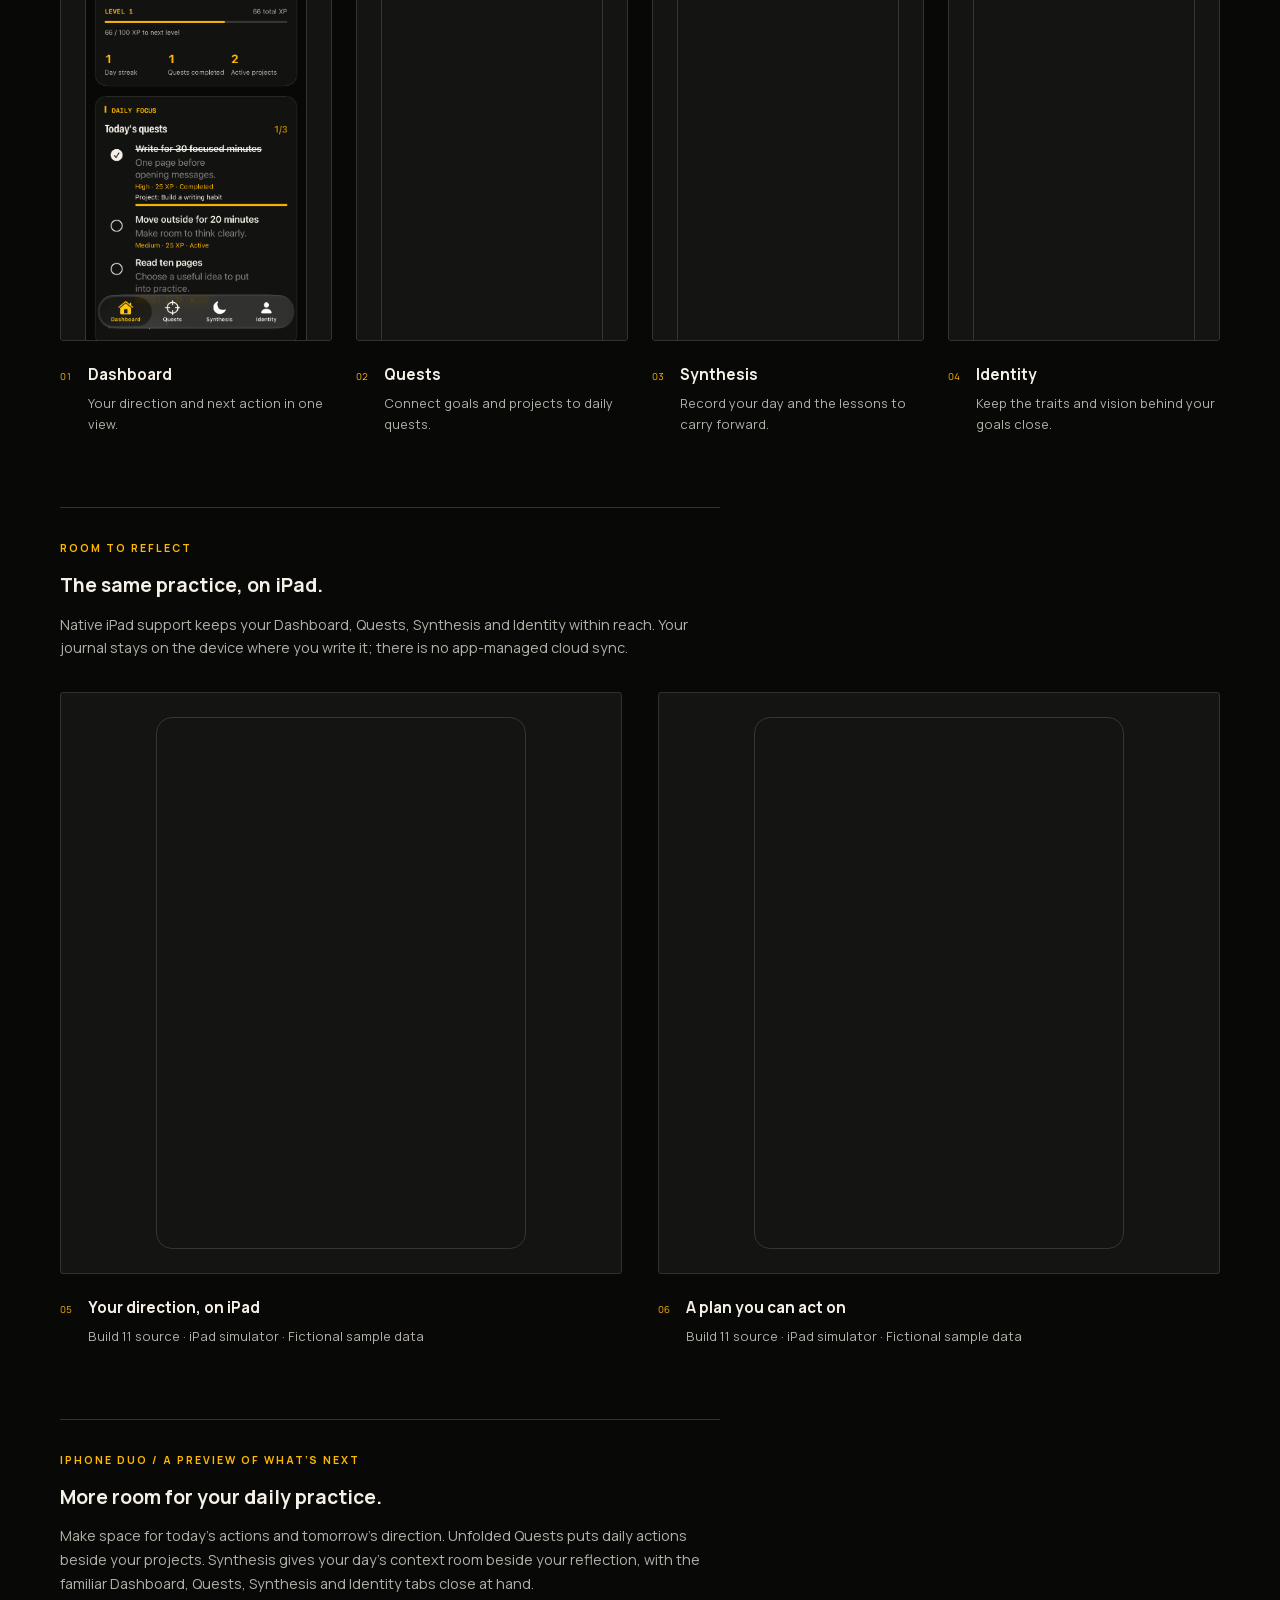
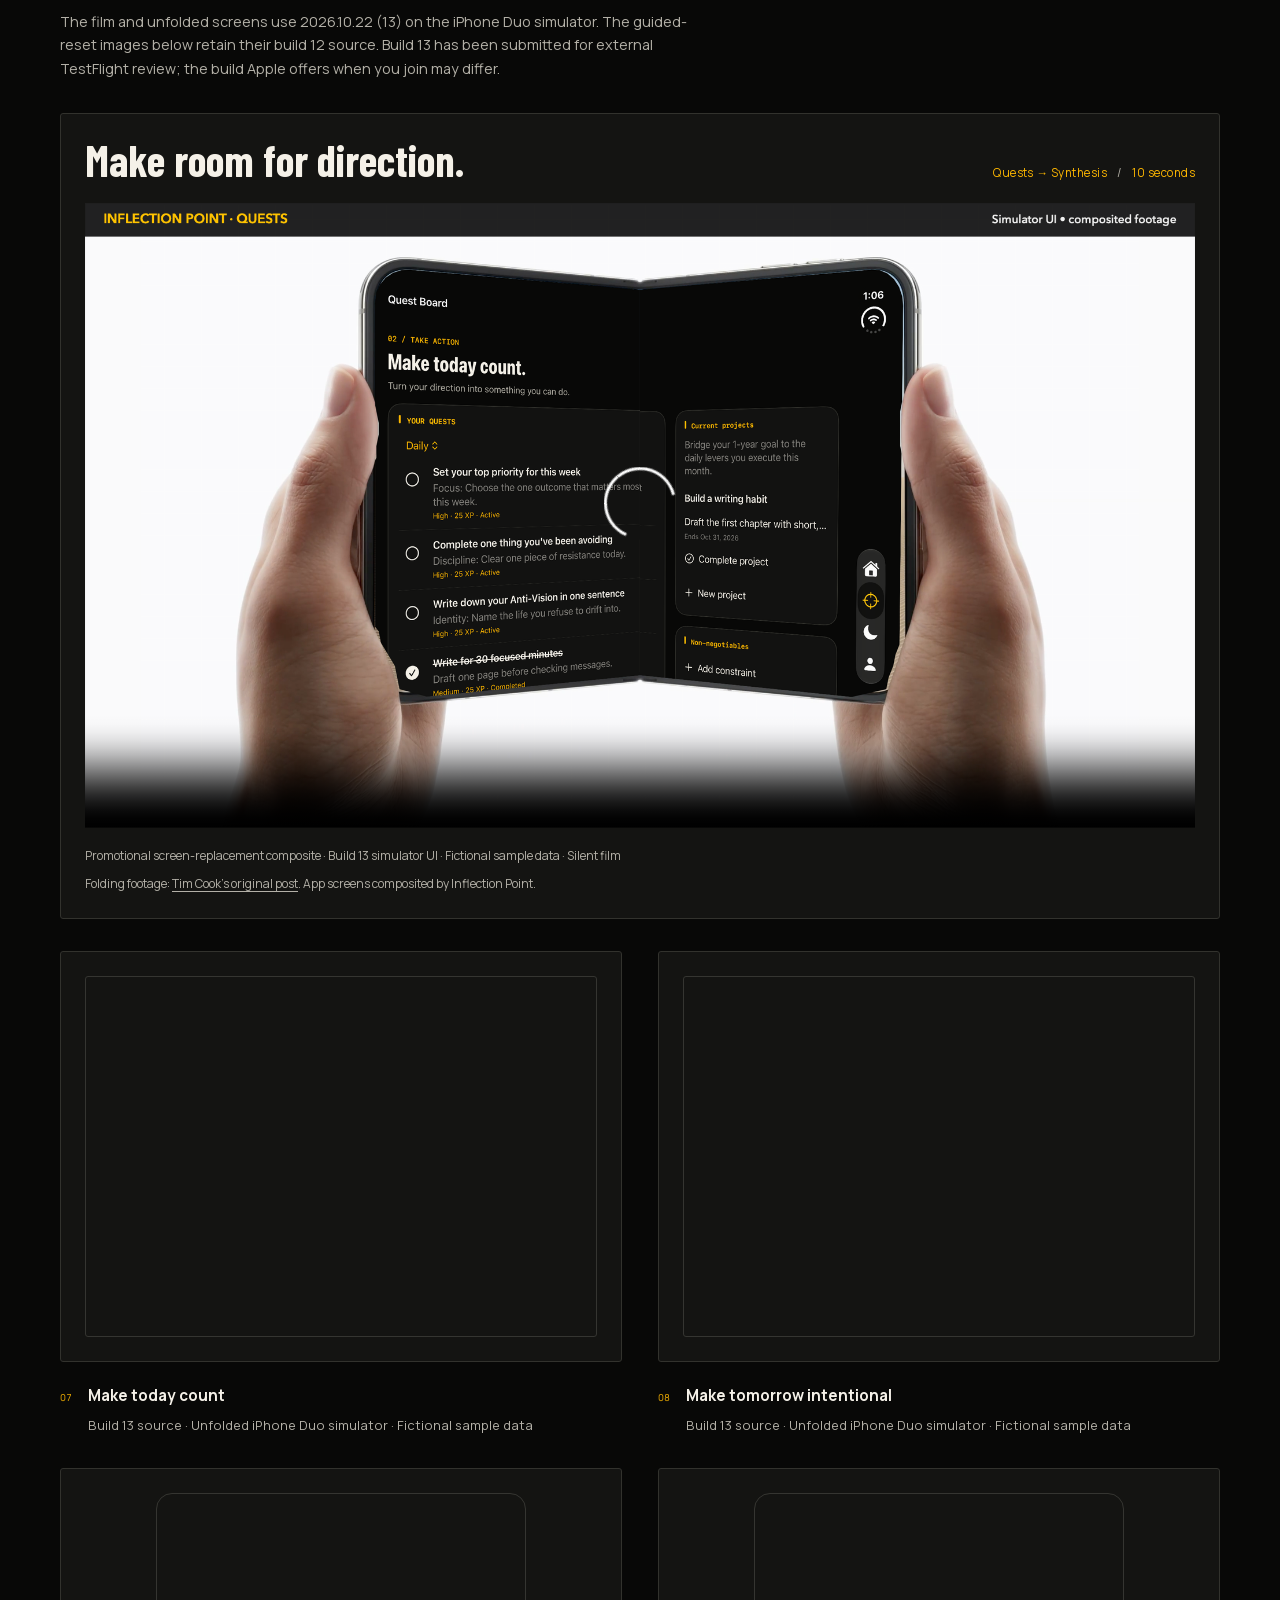
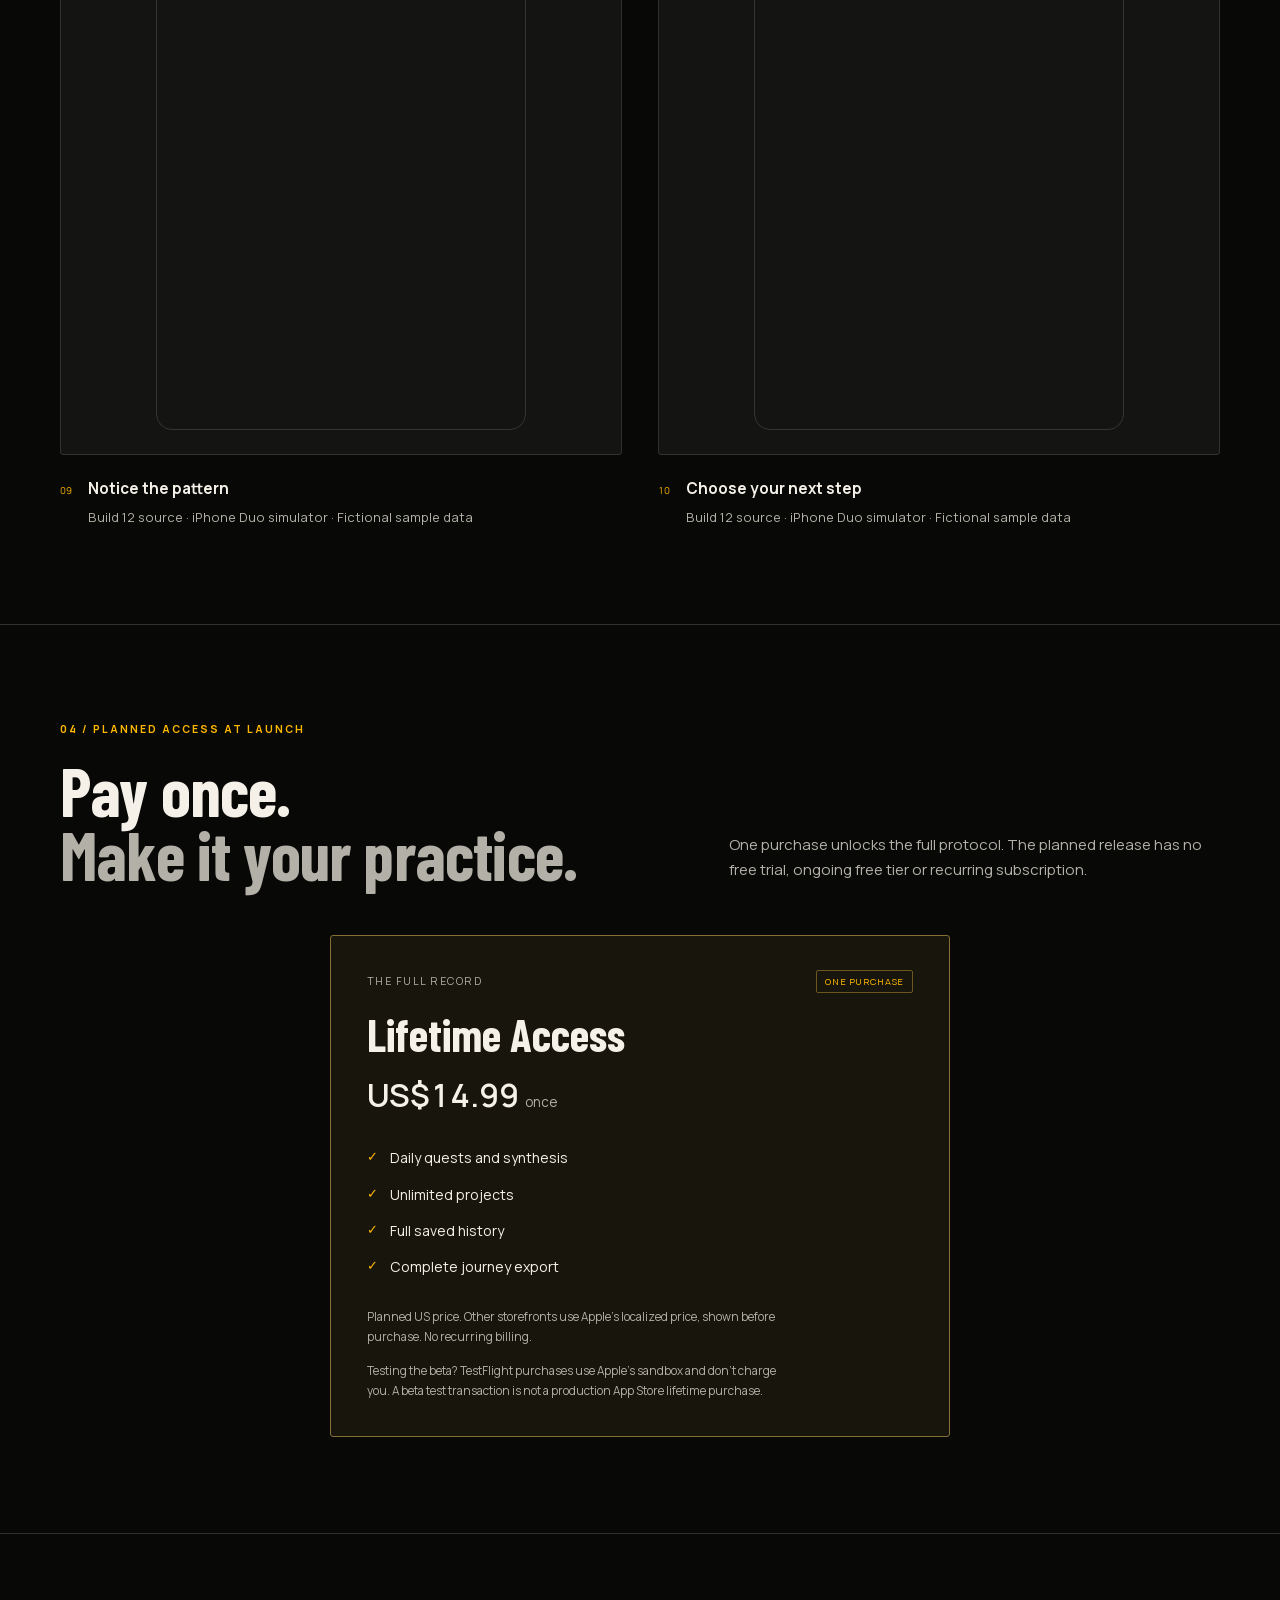
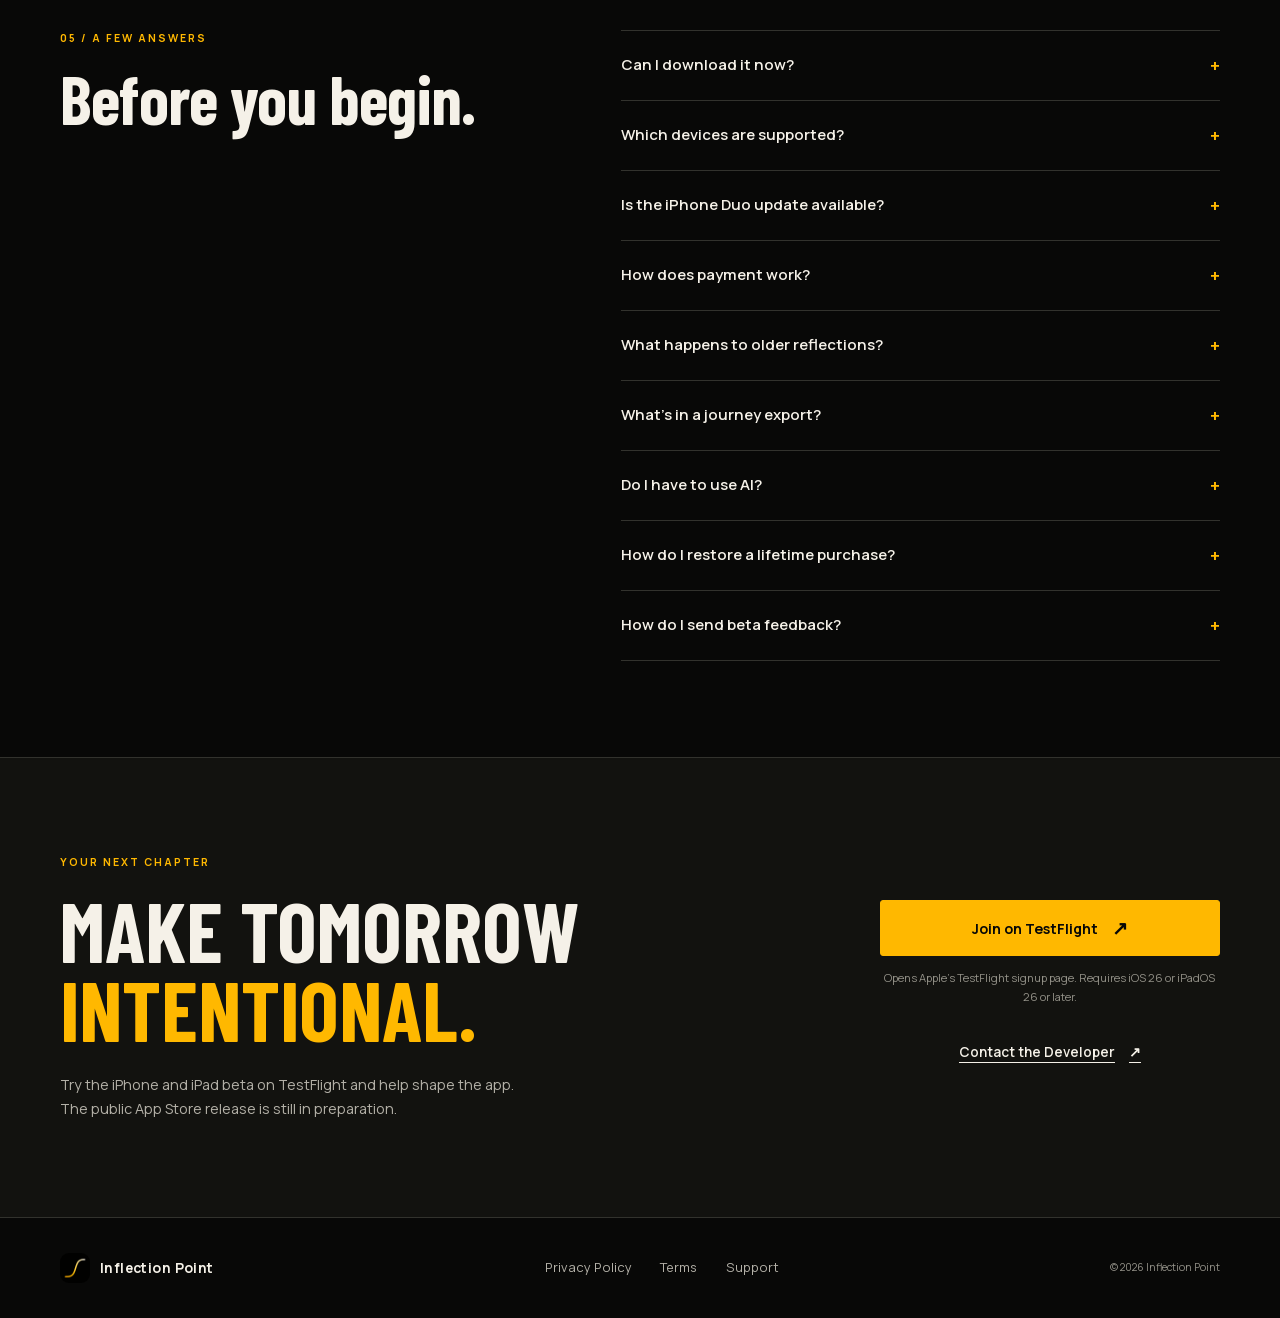
==== commit c11701bc: "Add Quests and Synthesis Duo promo" ====
--- a/index.html
+++ b/index.html
@@ -5,7 +5,7 @@
     <meta name="referrer" content="no-referrer" />
     <meta
       http-equiv="Content-Security-Policy"
-      content="default-src 'none'; script-src 'sha256-T3rl7b/tBn7ATgZ+/yq+plDLicjbRi6PrOzdbq0qlKE='; style-src 'self'; img-src 'self'; font-src 'self'; connect-src 'none'; object-src 'none'; frame-src 'none'; base-uri 'none'; form-action 'none'; upgrade-insecure-requests"
+      content="default-src 'none'; script-src 'sha256-T3rl7b/tBn7ATgZ+/yq+plDLicjbRi6PrOzdbq0qlKE='; style-src 'self'; img-src 'self'; media-src 'self'; font-src 'self'; connect-src 'none'; object-src 'none'; frame-src 'none'; base-uri 'none'; form-action 'none'; upgrade-insecure-requests"
     />
     <meta name="viewport" content="width=device-width, initial-scale=1" />
     <meta name="theme-color" content="#080807" />
@@ -73,7 +73,7 @@
       type="font/woff2"
       crossorigin
     />
-    <link rel="stylesheet" href="/styles.css?v=20261022-duo" />
+    <link rel="stylesheet" href="/styles.css?v=20261022-duo-promo13" />
     <script type="application/ld+json">
       {
         "@context": "https://schema.org",
@@ -370,7 +370,7 @@
             <p>
               Your identity, quests and reflections stay connected across four
               tabs. The iPhone and iPad previews use build 11; the iPhone Duo
-              previews below use build 12 source. All simulator captures use
+              previews below use builds 12 and 13. All simulator captures use
               fictional sample data. Select a screenshot to view it at full
               size. The App Store release is in preparation.
             </p>
@@ -578,16 +578,82 @@
             <p class="eyebrow">iPhone Duo / A preview of what’s next</p>
             <h3 id="duo-heading">More room for your daily practice.</h3>
             <p>
-              Explore the guided reset on iPhone Duo, with your familiar
-              Dashboard, Quests, Synthesis and Identity tabs. These previews
-              come from 2026.10.21 (12) on the iPhone Duo simulator.
+              Make space for today's actions and tomorrow's direction. Unfolded
+              Quests puts daily actions beside your projects. Synthesis gives
+              your day's context room beside your reflection, with the familiar
+              Dashboard, Quests, Synthesis and Identity tabs close at hand.
             </p>
             <p>
-              The Duo update is in preparation. Build 12 is awaiting external
-              TestFlight review as of October 22, 2026. Further Quests and
-              Synthesis layout and draft-continuity improvements are being
-              prepared for a later build; they are not shown in these previews.
+              The film and unfolded screens use 2026.10.22 (13) on the iPhone
+              Duo simulator. The guided-reset images below retain their build
+              12 source. Build 13 has been submitted for external TestFlight
+              review; the build Apple offers when you join may differ.
             </p>
+          </div>
+          <figure class="duo-promo" aria-labelledby="duo-promo-title">
+            <div class="duo-promo-heading">
+              <h4 id="duo-promo-title">Make room for direction.</h4>
+              <p>Quests → Synthesis <span aria-hidden="true">/</span> 10 seconds</p>
+            </div>
+            <video
+              controls
+              playsinline
+              preload="none"
+              width="1920"
+              height="1080"
+              poster="/images/iphone-duo-promo-build13-20261022.webp"
+              aria-label="Inflection Point iPhone Duo promo: Quests followed by Synthesis"
+              aria-describedby="duo-promo-caption"
+            >
+              <source src="/videos/inflection-point-duo-build13-20261022.mp4" type="video/mp4" />
+              <a href="/videos/inflection-point-duo-build13-20261022.mp4">Open the 10-second Quests and Synthesis film.</a>
+            </video>
+            <figcaption id="duo-promo-caption">
+              <p>Promotional screen-replacement composite · Build 13 simulator UI · Fictional sample data · Silent film</p>
+              <p class="duo-promo-credit">Folding footage: <a href="https://x.com/tim_cook/status/2111056812212687246">Tim Cook's original post</a>. App screens composited by Inflection Point.</p>
+            </figcaption>
+          </figure>
+          <div class="preview-grid tablet-preview-grid duo-unfolded-grid">
+            <figure class="preview-item">
+              <div class="preview-image tablet-preview-image duo-unfolded-image">
+                <a class="screenshot-link" href="/images/native-iphone-duo-build13-quests-unfolded-20261022.png"
+                  aria-label="View unfolded iPhone Duo Quests screenshot at full size">
+                  <picture>
+                    <source type="image/webp" srcset="/images/native-iphone-duo-build13-quests-unfolded-20261022.webp" />
+                    <img src="/images/native-iphone-duo-build13-quests-unfolded-20261022.png"
+                      alt="Unfolded Quests on the iPhone Duo simulator, with fictional daily actions beside projects and non-negotiables." width="2853" height="2007"
+                      loading="lazy" decoding="async" />
+                  </picture>
+                </a>
+              </div>
+              <figcaption>
+                <span class="preview-index" aria-hidden="true">07</span>
+                <div>
+                  <h3>Make today count</h3>
+                  <p>Build 13 source · Unfolded iPhone Duo simulator · Fictional sample data</p>
+                </div>
+              </figcaption>
+            </figure>
+            <figure class="preview-item">
+              <div class="preview-image tablet-preview-image duo-unfolded-image">
+                <a class="screenshot-link" href="/images/native-iphone-duo-build13-synthesis-unfolded-20261022.png"
+                  aria-label="View unfolded iPhone Duo Synthesis screenshot at full size">
+                  <picture>
+                    <source type="image/webp" srcset="/images/native-iphone-duo-build13-synthesis-unfolded-20261022.webp" />
+                    <img src="/images/native-iphone-duo-build13-synthesis-unfolded-20261022.png"
+                      alt="Unfolded Synthesis on the iPhone Duo simulator, with the fictional day's context and draft card beside reflection controls." width="2853" height="2007"
+                      loading="lazy" decoding="async" />
+                  </picture>
+                </a>
+              </div>
+              <figcaption>
+                <span class="preview-index" aria-hidden="true">08</span>
+                <div>
+                  <h3>Make tomorrow intentional</h3>
+                  <p>Build 13 source · Unfolded iPhone Duo simulator · Fictional sample data</p>
+                </div>
+              </figcaption>
+            </figure>
           </div>
           <div class="preview-grid tablet-preview-grid">
             <figure class="preview-item">
@@ -603,7 +669,7 @@
                 </a>
               </div>
               <figcaption>
-                <span class="preview-index" aria-hidden="true">07</span>
+                <span class="preview-index" aria-hidden="true">09</span>
                 <div>
                   <h3>Notice the pattern</h3>
                   <p>Build 12 source · iPhone Duo simulator · Fictional sample data</p>
@@ -623,7 +689,7 @@
                 </a>
               </div>
               <figcaption>
-                <span class="preview-index" aria-hidden="true">08</span>
+                <span class="preview-index" aria-hidden="true">10</span>
                 <div>
                   <h3>Choose your next step</h3>
                   <p>Build 12 source · iPhone Duo simulator · Fictional sample data</p>
@@ -729,11 +795,14 @@
               <div class="faq-answer">
                 <p>
                   An iPhone Duo update is in preparation. The
-                  <a href="#duo-preview">Duo simulator previews</a> show build 12,
-                  which is awaiting external TestFlight review as of October 22,
-                  2026. The later Quests and Synthesis layout and draft-continuity
-                  improvements have not yet been uploaded. The build offered
-                  by TestFlight may differ while Apple reviews new versions.
+                  <a href="#duo-preview">Quests and Synthesis promo</a> uses
+                  genuine build 13 simulator screens composited into folding
+                  footage. Build 13 includes the latest layouts and in-memory
+                  draft-continuity changes and has been submitted for external
+                  TestFlight review. Drafts stay in memory until you save.
+                  Unsaved text can be lost if the app is terminated. The build
+                  Apple offers when you join may differ while new versions are
+                  reviewed.
                 </p>
               </div>
             </details>
--- a/styles.css
+++ b/styles.css
@@ -566,6 +566,66 @@
   color: var(--muted);
   font-size: 0.9rem;
 }
+.duo-promo {
+  margin-top: 32px;
+  padding: 24px;
+  border: 1px solid var(--line);
+  background: #141412;
+  border-radius: 3px;
+}
+.duo-promo-heading {
+  display: flex;
+  align-items: baseline;
+  justify-content: space-between;
+  gap: 16px 28px;
+  flex-wrap: wrap;
+  margin-bottom: 20px;
+}
+.duo-promo-heading h4 {
+  margin: 0;
+  font-family: "Barlow Condensed", "Arial Narrow", sans-serif;
+  font-size: clamp(1.7rem, 3.4vw, 2.7rem);
+  font-weight: 700;
+  line-height: 1.05;
+}
+.duo-promo-heading > p {
+  color: var(--amber);
+  font-size: 0.72rem;
+  letter-spacing: 0.04em;
+}
+.duo-promo-heading > p span {
+  color: var(--muted);
+  padding-inline: 8px;
+}
+.duo-promo video {
+  display: block;
+  width: 100%;
+  height: auto;
+  aspect-ratio: 16 / 9;
+  background: #080807;
+}
+.duo-promo video:focus-visible {
+  outline: 2px solid var(--amber);
+  outline-offset: 5px;
+}
+.duo-promo figcaption {
+  margin-top: 18px;
+  color: var(--muted);
+  font-size: 0.75rem;
+  line-height: 1.7;
+}
+.duo-promo-credit {
+  margin-top: 8px;
+}
+.duo-promo-credit a {
+  text-underline-offset: 3px;
+}
+.tablet-preview-image.duo-unfolded-image .screenshot-link {
+  max-width: none;
+}
+.tablet-preview-image.duo-unfolded-image img {
+  border-radius: 3px;
+}
 .tablet-preview-grid {
   grid-template-columns: repeat(2, minmax(0, 1fr));
   margin-top: 32px;
@@ -586,6 +646,13 @@
 @media (max-width: 760px) {
   .tablet-preview-grid {
     grid-template-columns: minmax(0, 1fr);
+  }
+  .duo-promo {
+    padding: 16px;
+  }
+  .duo-promo-heading {
+    gap: 12px;
+    margin-bottom: 16px;
   }
 }
 .access-grid {
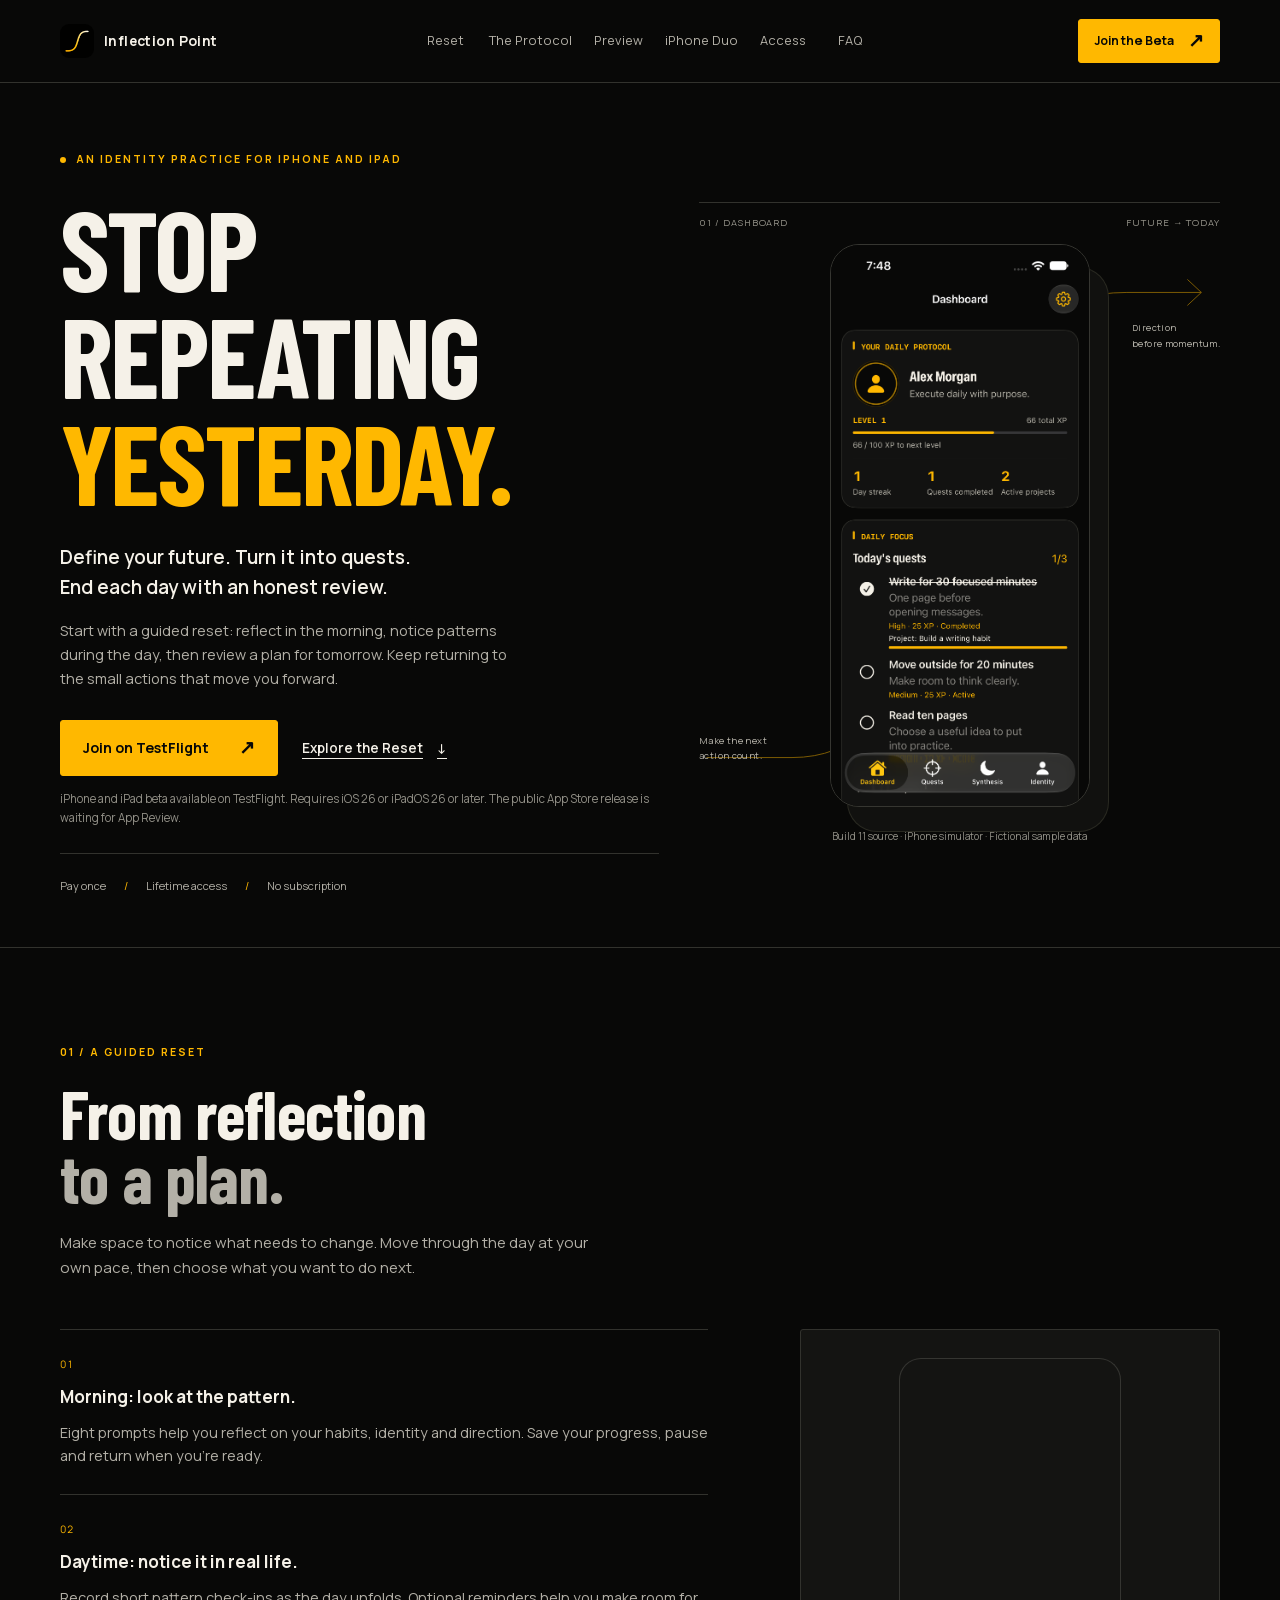
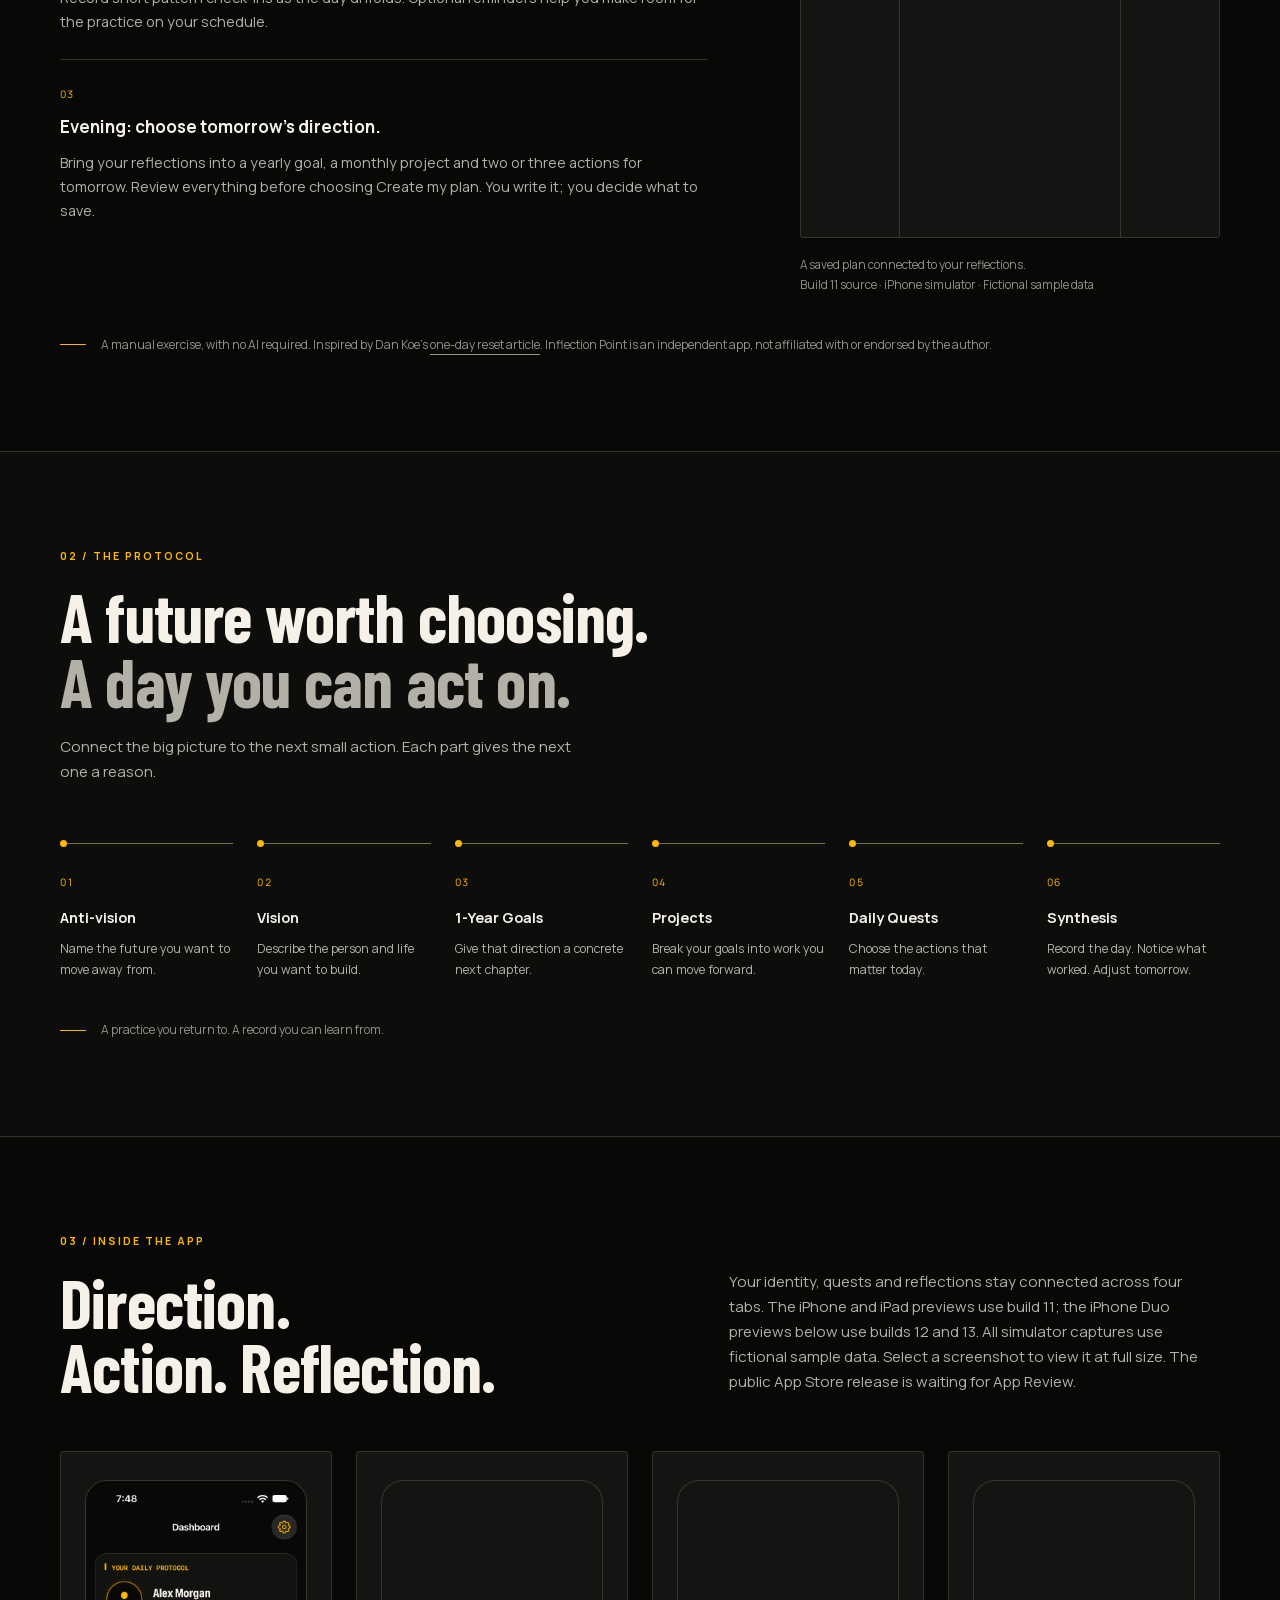
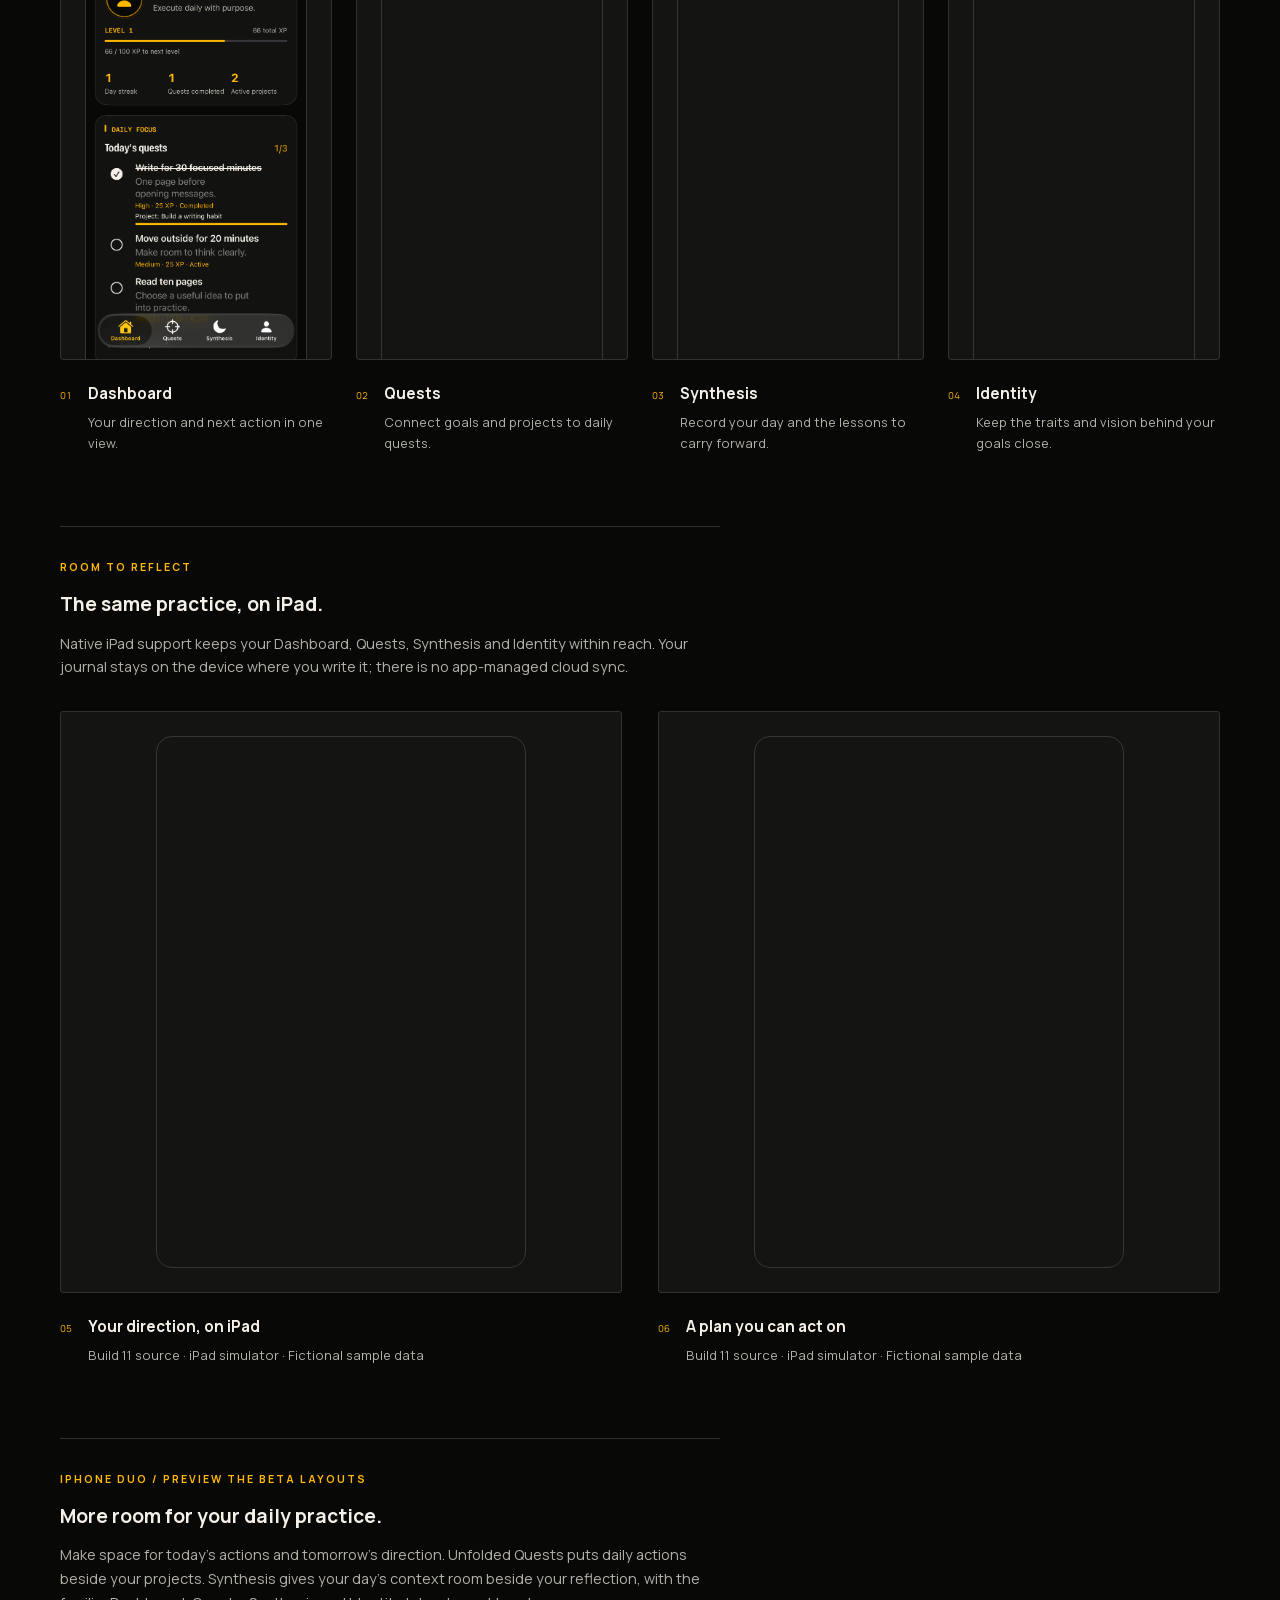
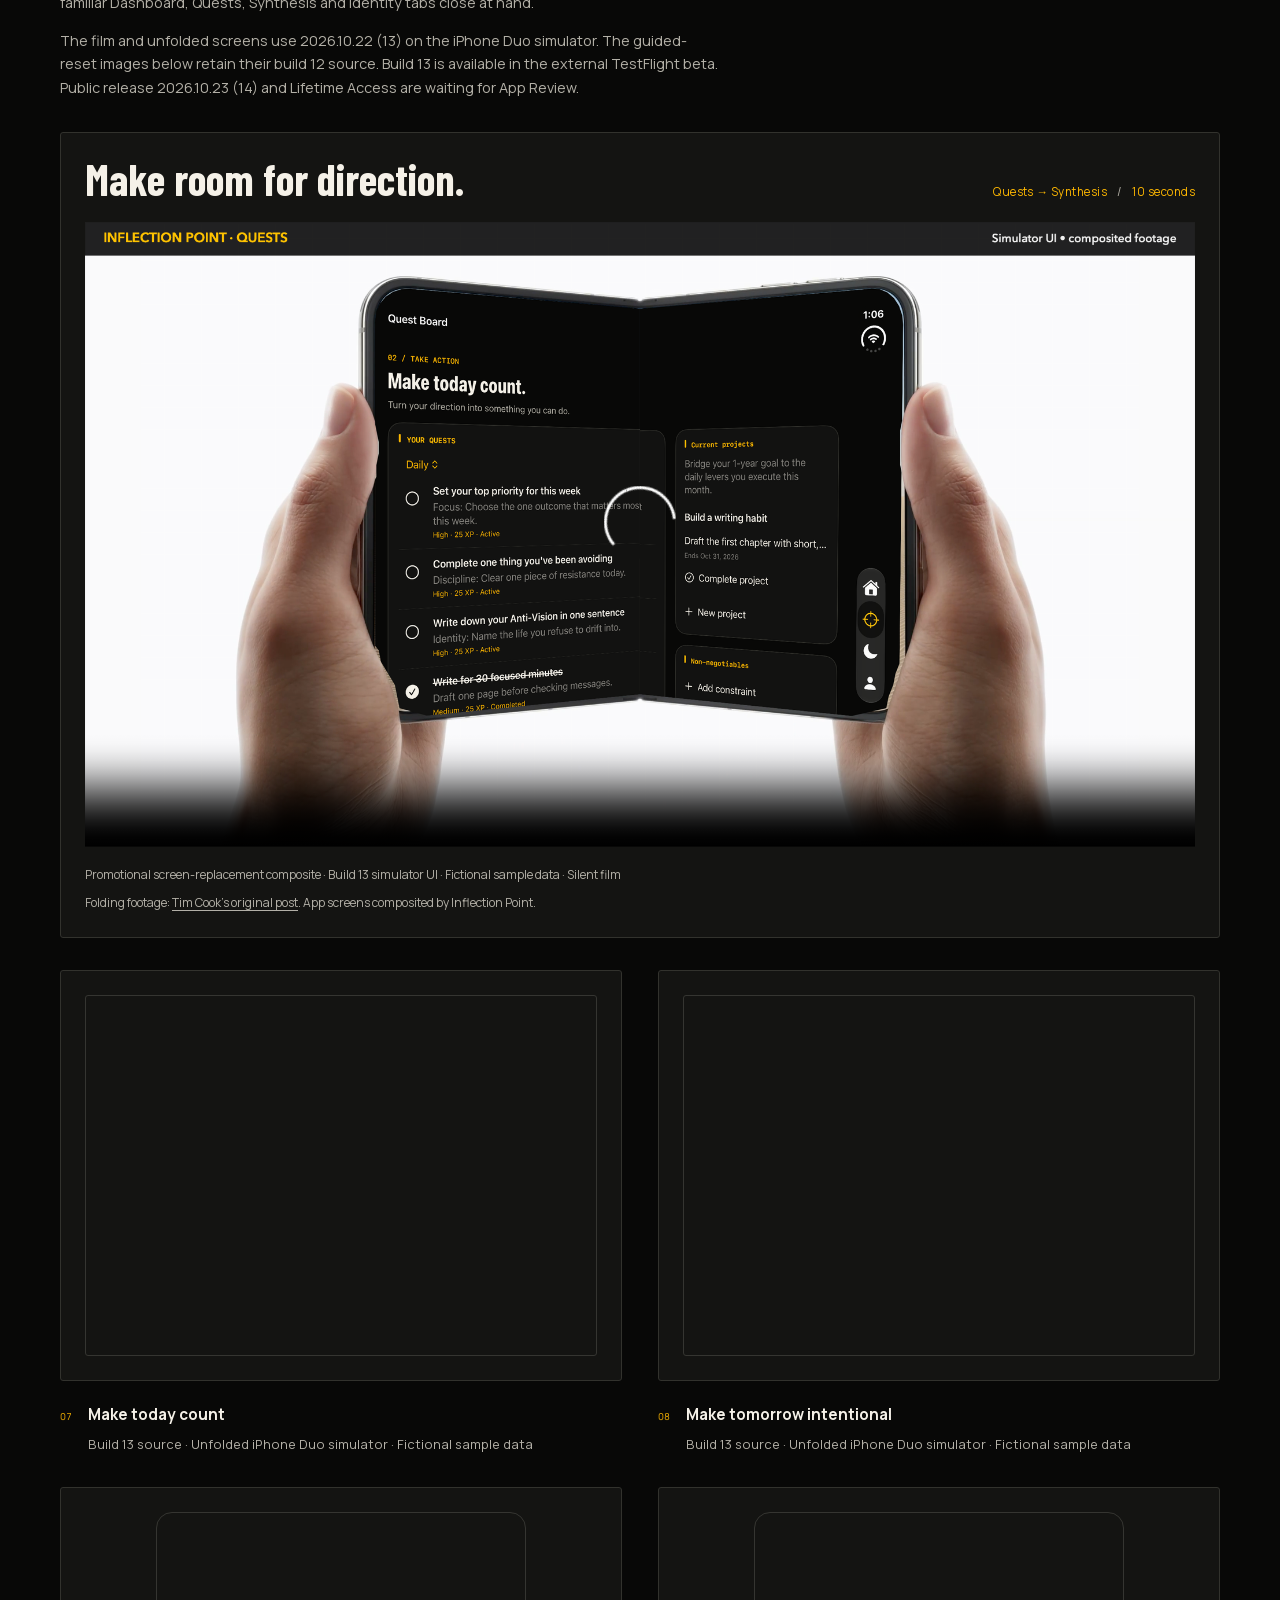
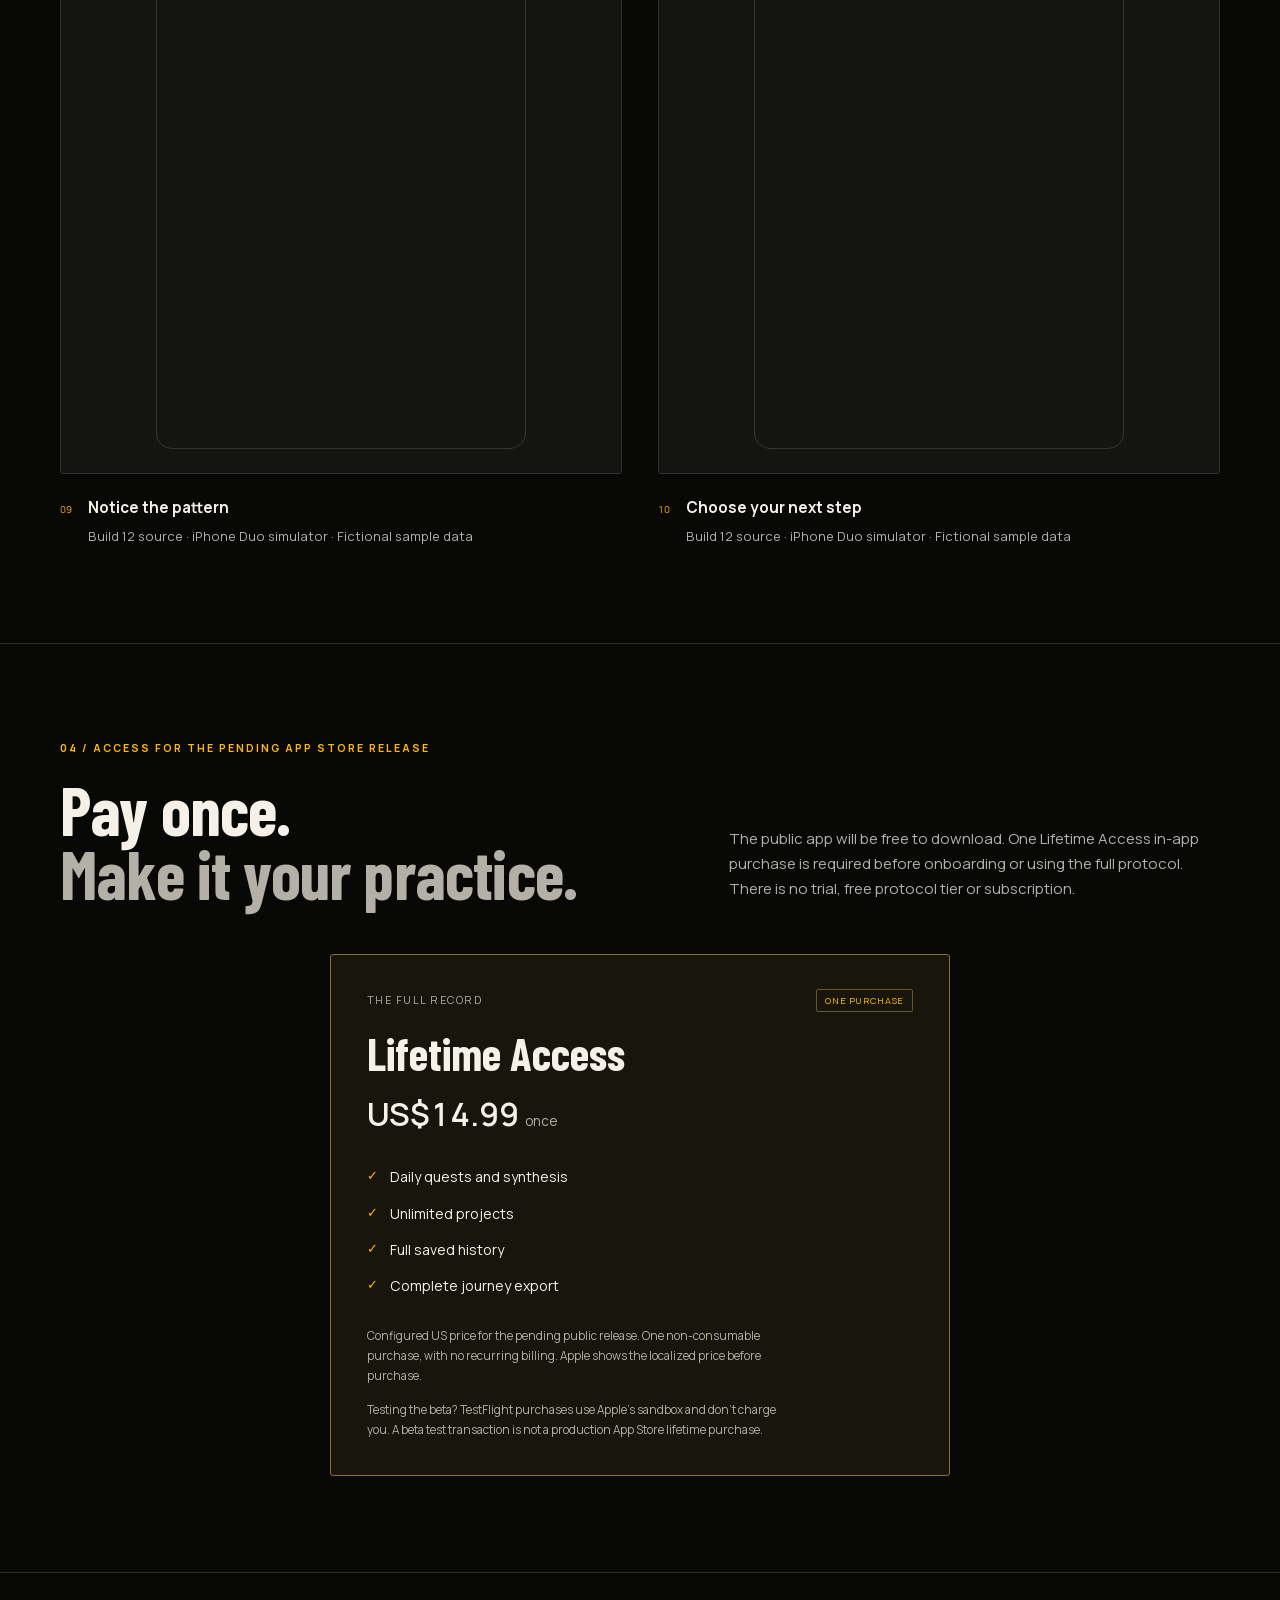
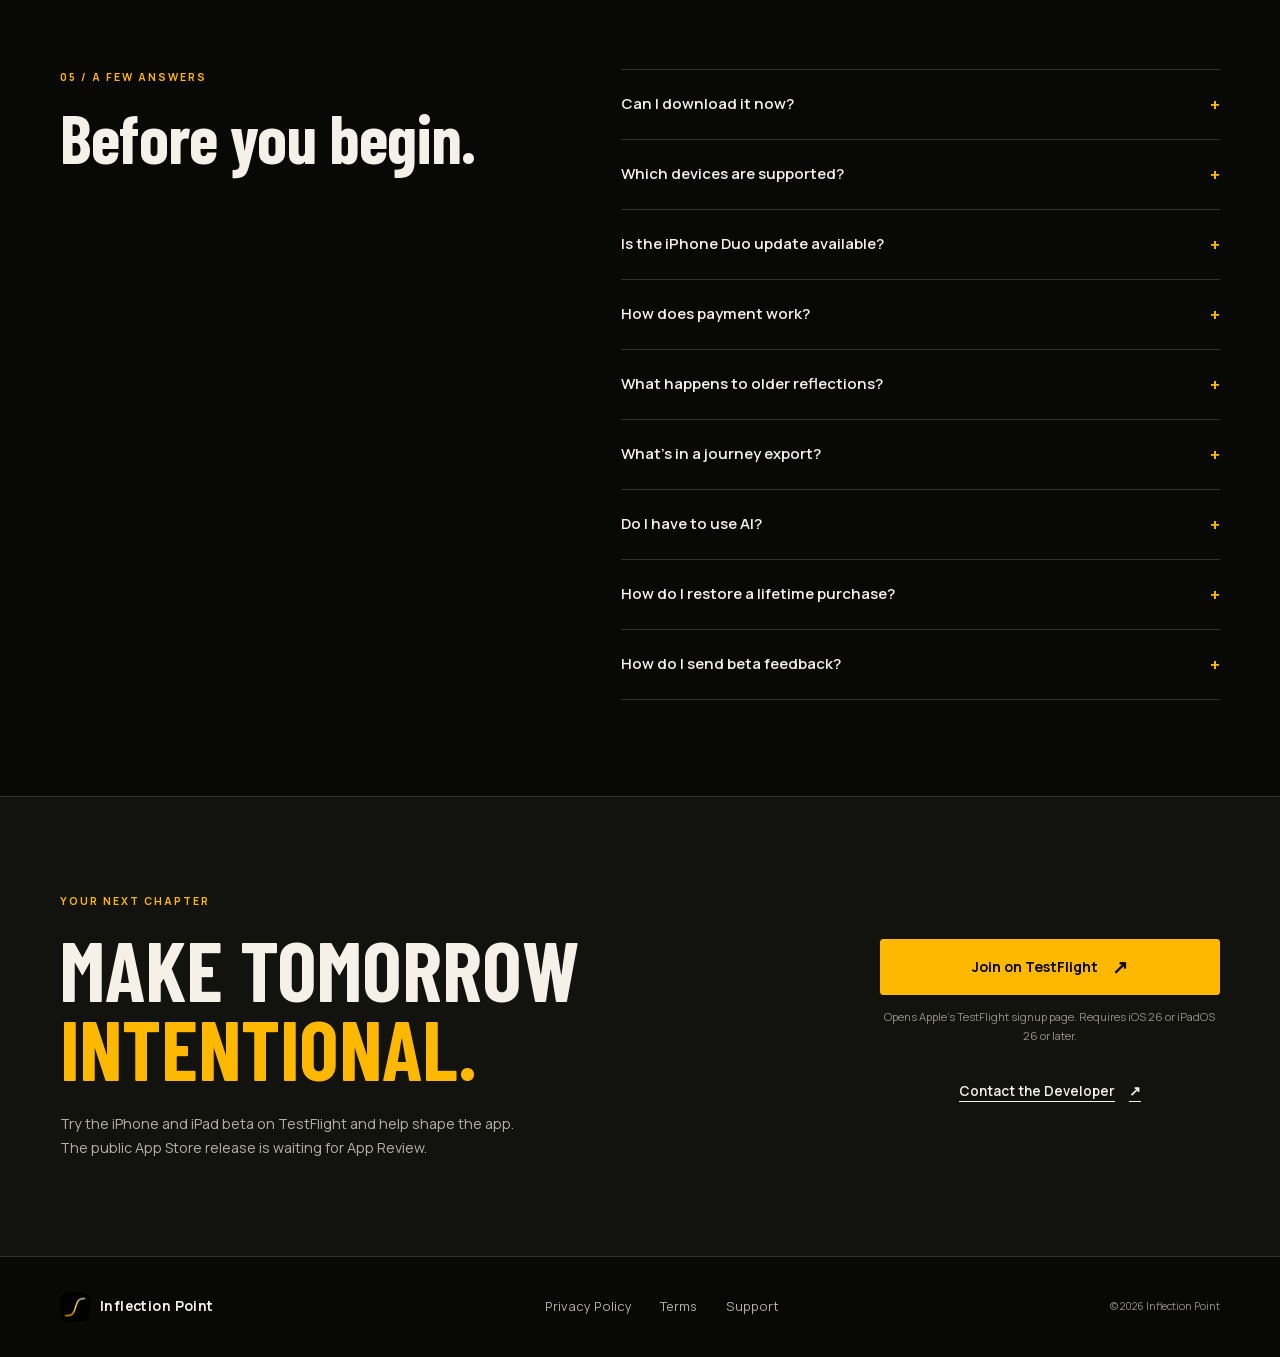
==== commit a2549f51: "Update build 14 review status and lifetime purchase website copy" ====
--- a/index.html
+++ b/index.html
@@ -5,7 +5,7 @@
     <meta name="referrer" content="no-referrer" />
     <meta
       http-equiv="Content-Security-Policy"
-      content="default-src 'none'; script-src 'sha256-T3rl7b/tBn7ATgZ+/yq+plDLicjbRi6PrOzdbq0qlKE='; style-src 'self'; img-src 'self'; media-src 'self'; font-src 'self'; connect-src 'none'; object-src 'none'; frame-src 'none'; base-uri 'none'; form-action 'none'; upgrade-insecure-requests"
+      content="default-src 'none'; script-src 'sha256-Eue76LtfVnXeGk5ZoRB6JCrDAL4mwENOgCESwVOve6E='; style-src 'self'; img-src 'self'; media-src 'self'; font-src 'self'; connect-src 'none'; object-src 'none'; frame-src 'none'; base-uri 'none'; form-action 'none'; upgrade-insecure-requests"
     />
     <meta name="viewport" content="width=device-width, initial-scale=1" />
     <meta name="theme-color" content="#080807" />
@@ -13,7 +13,7 @@
     <title>Inflection Point — Stop Repeating Yesterday</title>
     <meta
       name="description"
-      content="A guided reset and daily practice for iPhone and iPad, with an iPhone Duo update in preparation. Daily quests, reflection and one-time lifetime access."
+      content="A guided reset and daily practice for iPhone and iPad. Join the TestFlight beta; the public App Store release and one-time Lifetime Access await App Review."
     />
     <link rel="canonical" href="https://inflectionpoint.me/" />
     <meta property="og:type" content="website" />
@@ -24,7 +24,7 @@
     />
     <meta
       property="og:description"
-      content="Define your future. Turn it into quests. End each day with an honest review. For iPhone and iPad. Preview the iPhone Duo update."
+      content="Define your future. Turn it into quests. End each day with an honest review. Preview the iPhone Duo layouts in the TestFlight beta."
     />
     <meta
       property="og:image"
@@ -43,7 +43,7 @@
     />
     <meta
       name="twitter:description"
-      content="Identity, daily quests and reflection for iPhone and iPad. Preview the iPhone Duo update. One-time lifetime access."
+      content="Identity, quests and reflection for iPhone and iPad. TestFlight beta available; public App Store release and one-time Lifetime Access await App Review."
     />
     <meta
       name="twitter:image"
@@ -81,7 +81,7 @@
         "name": "Inflection Point",
         "applicationCategory": "LifestyleApplication",
         "operatingSystem": "iOS 26.0 or later, iPadOS 26.0 or later",
-        "description": "A guided reset and daily practice for iPhone and iPad: morning reflection, daytime check-ins and reviewed evening plans. Available in TestFlight; iPhone Duo update and App Store release in preparation.",
+        "description": "A guided reset and daily practice for iPhone and iPad: morning reflection, daytime check-ins and reviewed evening plans. Build 13 is available in TestFlight. Public release 2026.10.23 (14) and Lifetime Access are waiting for App Review.",
         "url": "https://inflectionpoint.me/",
         "image": "https://inflectionpoint.me/images/social-card-20261005.png"
       }
@@ -146,7 +146,7 @@
           <p class="launch-status">
             iPhone and iPad beta available on TestFlight. Requires iOS 26 or
             iPadOS 26 or later.
-            App Store release in preparation.
+            The public App Store release is waiting for App Review.
           </p>
           <ul class="hero-facts" aria-label="Planned access">
             <li>Pay once</li>
@@ -372,7 +372,7 @@
               tabs. The iPhone and iPad previews use build 11; the iPhone Duo
               previews below use builds 12 and 13. All simulator captures use
               fictional sample data. Select a screenshot to view it at full
-              size. The App Store release is in preparation.
+              size. The public App Store release is waiting for App Review.
             </p>
           </div>
           <div class="preview-grid preview-grid-native">
@@ -575,7 +575,7 @@
             </figure>
           </div>
           <div class="tablet-intro duo-intro" id="duo-preview" aria-labelledby="duo-heading">
-            <p class="eyebrow">iPhone Duo / A preview of what’s next</p>
+            <p class="eyebrow">iPhone Duo / Preview the beta layouts</p>
             <h3 id="duo-heading">More room for your daily practice.</h3>
             <p>
               Make space for today's actions and tomorrow's direction. Unfolded
@@ -586,8 +586,9 @@
             <p>
               The film and unfolded screens use 2026.10.22 (13) on the iPhone
               Duo simulator. The guided-reset images below retain their build
-              12 source. Build 13 has been submitted for external TestFlight
-              review; the build Apple offers when you join may differ.
+              12 source. Build 13 is available in the external TestFlight beta.
+              Public release 2026.10.23 (14) and Lifetime Access are waiting
+              for App Review.
             </p>
           </div>
           <figure class="duo-promo" aria-labelledby="duo-promo-title">
@@ -708,14 +709,15 @@
         <div class="wrap">
           <div class="section-heading split-heading">
             <div>
-              <p class="eyebrow">04 / Planned access at launch</p>
+              <p class="eyebrow">04 / Access for the pending App Store release</p>
               <h2 id="access-heading">
                 Pay once.<br /><span>Make it your practice.</span>
               </h2>
             </div>
             <p>
-              One purchase unlocks the full protocol. The planned release has no
-              free trial, ongoing free tier or recurring subscription.
+              The public app will be free to download. One Lifetime Access
+              in-app purchase is required before onboarding or using the full
+              protocol. There is no trial, free protocol tier or subscription.
             </p>
           </div>
           <div class="access-grid">
@@ -733,8 +735,9 @@
                 <li>Complete journey export</li>
               </ul>
               <p class="access-note">
-                Planned US price. Other storefronts use Apple’s localized price,
-                shown before purchase. No recurring billing.
+                Configured US price for the pending public release. One
+                non-consumable purchase, with no recurring billing. Apple shows
+                the localized price before purchase.
               </p>
               <p class="access-note">
                 Testing the beta? TestFlight purchases use Apple’s sandbox and
@@ -768,9 +771,10 @@
                     >join the iPhone and iPad beta on TestFlight</a
                   >.
                   Open the link on your iPhone or iPad, install Apple’s TestFlight app
-                  if needed, and follow the invitation to join. The public
-                  App Store release is still in preparation; a release date
-                  has not been announced.
+                  if needed, and follow the invitation to join. Build 13 is the
+                  current external beta. Public release 2026.10.23 (14) and
+                  Lifetime Access are waiting for App Review; the public App
+                  Store version is not yet available.
                 </p>
               </div>
             </details>
@@ -794,15 +798,13 @@
               </summary>
               <div class="faq-answer">
                 <p>
-                  An iPhone Duo update is in preparation. The
-                  <a href="#duo-preview">Quests and Synthesis promo</a> uses
-                  genuine build 13 simulator screens composited into folding
-                  footage. Build 13 includes the latest layouts and in-memory
-                  draft-continuity changes and has been submitted for external
-                  TestFlight review. Drafts stay in memory until you save.
-                  Unsaved text can be lost if the app is terminated. The build
-                  Apple offers when you join may differ while new versions are
-                  reviewed.
+                  Build 13 includes the Duo layouts in the external TestFlight
+                  beta. The <a href="#duo-preview">Quests and Synthesis promo</a>
+                  uses genuine build 13 simulator screens composited into
+                  folding footage. Draft-continuity changes keep open drafts
+                  in memory until you save; unsaved text can be lost if the app
+                  is terminated. Public release 2026.10.23 (14) and Lifetime
+                  Access are waiting for App Review.
                 </p>
               </div>
             </details>
@@ -812,10 +814,12 @@
               </summary>
               <div class="faq-answer">
                 <p>
-                  The planned release uses one lifetime purchase to unlock the
-                  protocol. There is no free trial, ongoing free tier or
-                  recurring subscription. The planned US price is US$14.99;
-                  Apple’s localized price is shown before you purchase.
+                  For the pending public release, the app will be free to
+                  download. A single non-consumable Lifetime Access in-app
+                  purchase is required before onboarding or using the protocol.
+                  The configured US price is US$14.99 once; Apple shows your
+                  localized price before purchase. There is no trial, free
+                  protocol tier, subscription or recurring charge.
                 </p>
                 <p>
                   During the beta, purchases in TestFlight use Apple’s sandbox
@@ -938,7 +942,7 @@
             </h2>
             <p>
               Try the iPhone and iPad beta on TestFlight and help shape the app.<br />
-              The public App Store release is still in preparation.
+              The public App Store release is waiting for App Review.
             </p>
           </div>
           <div class="launch-action">
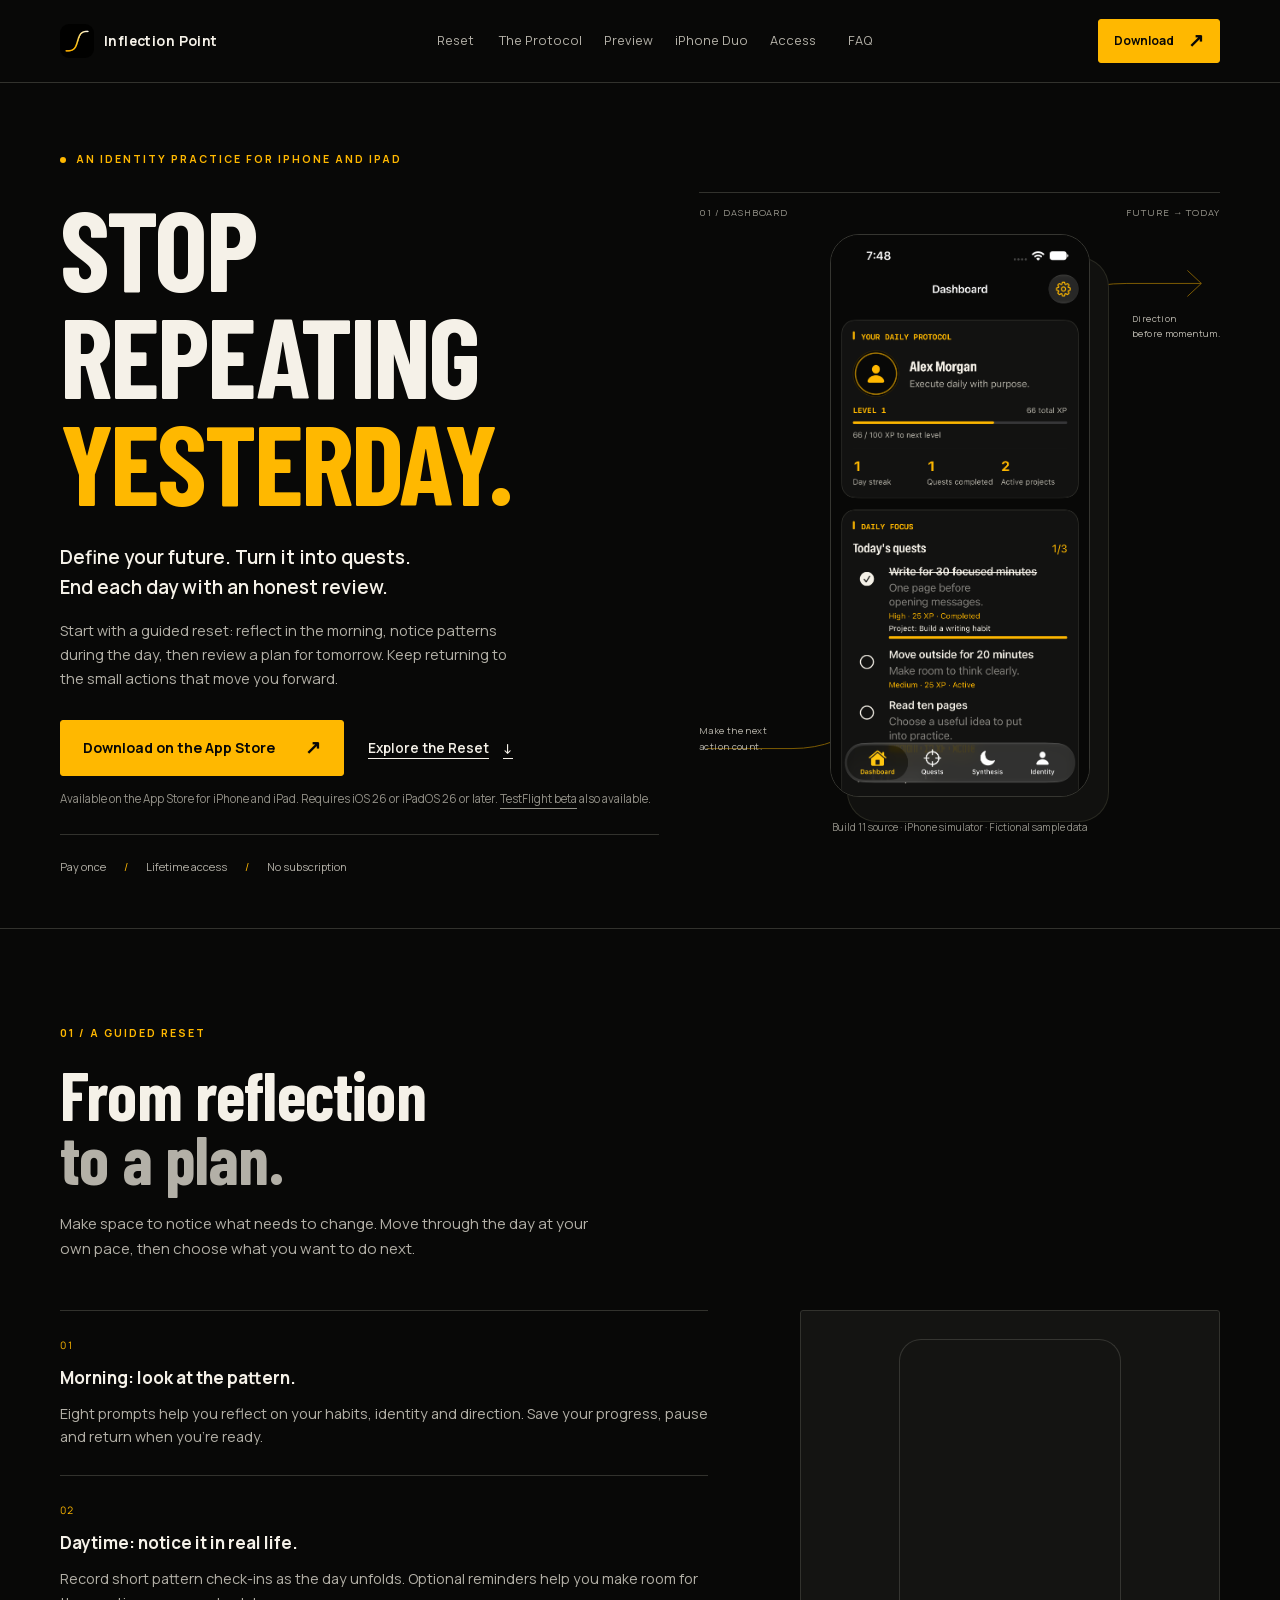
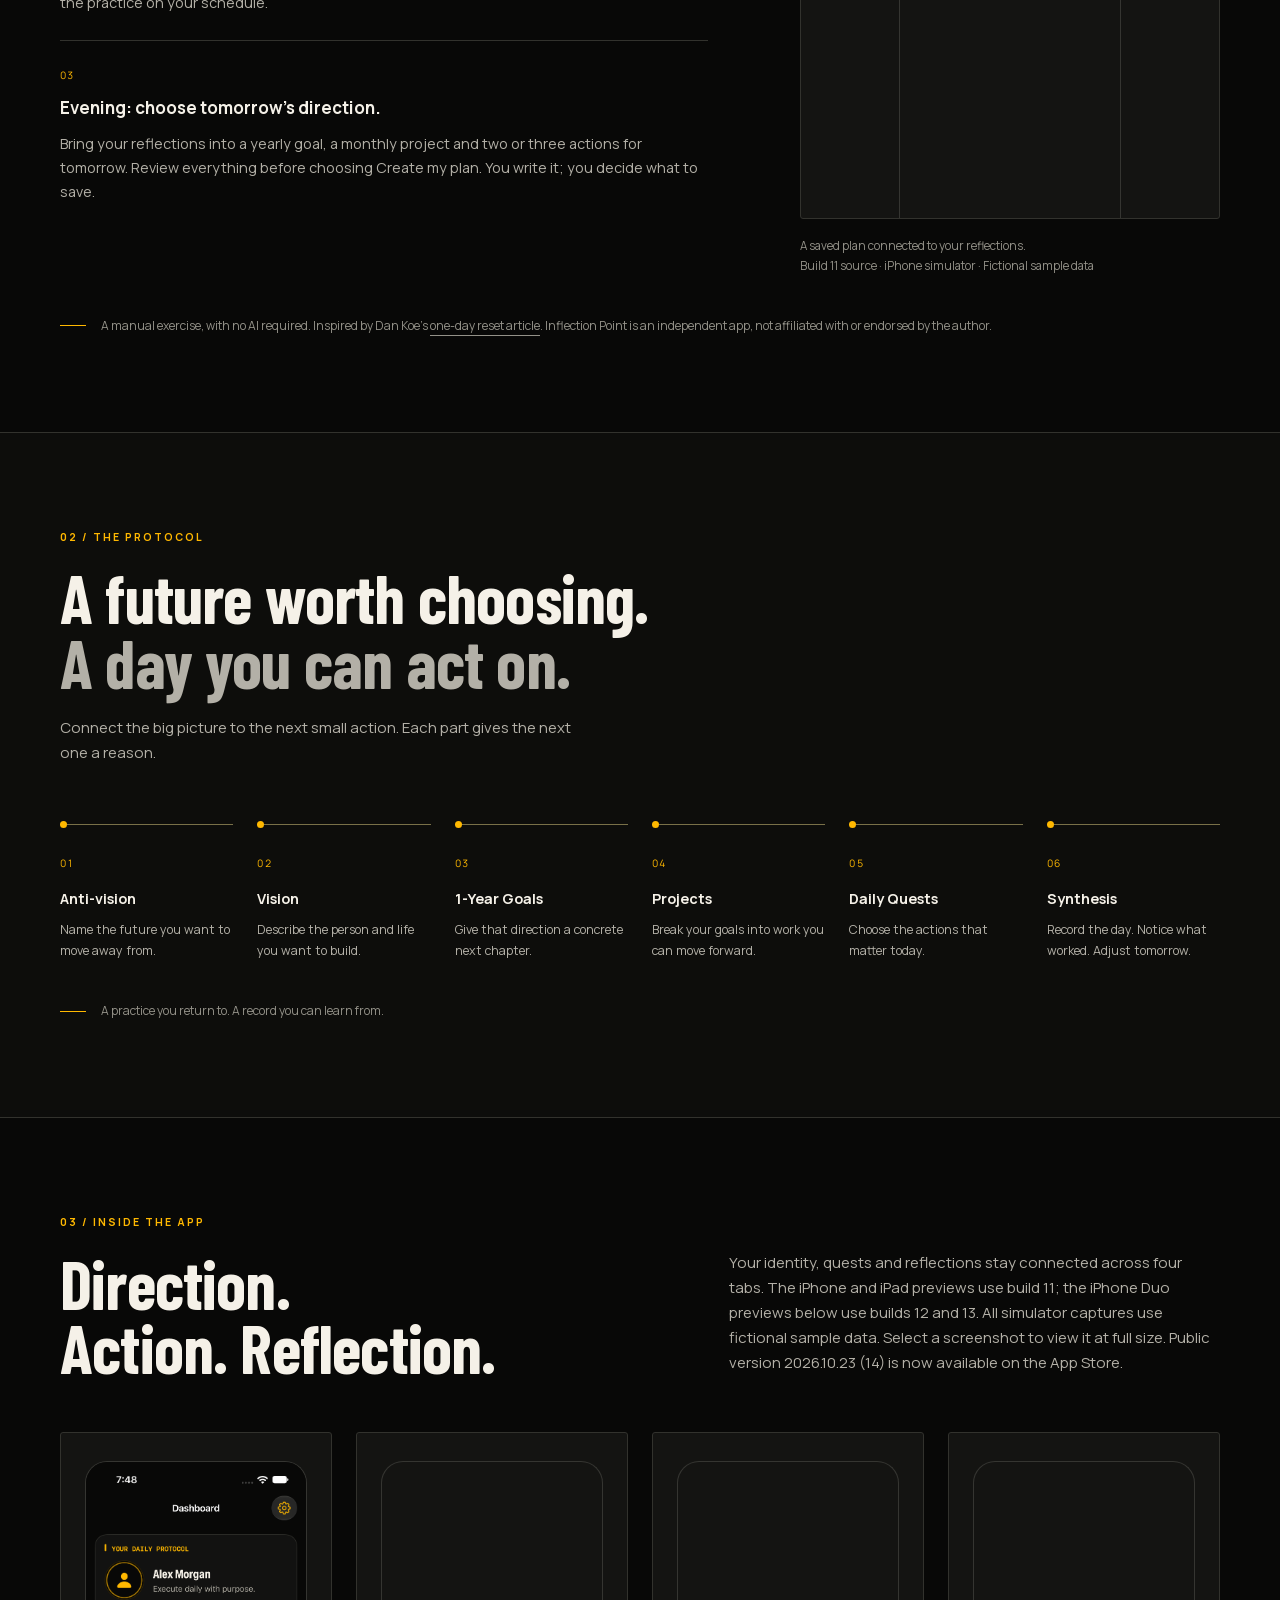
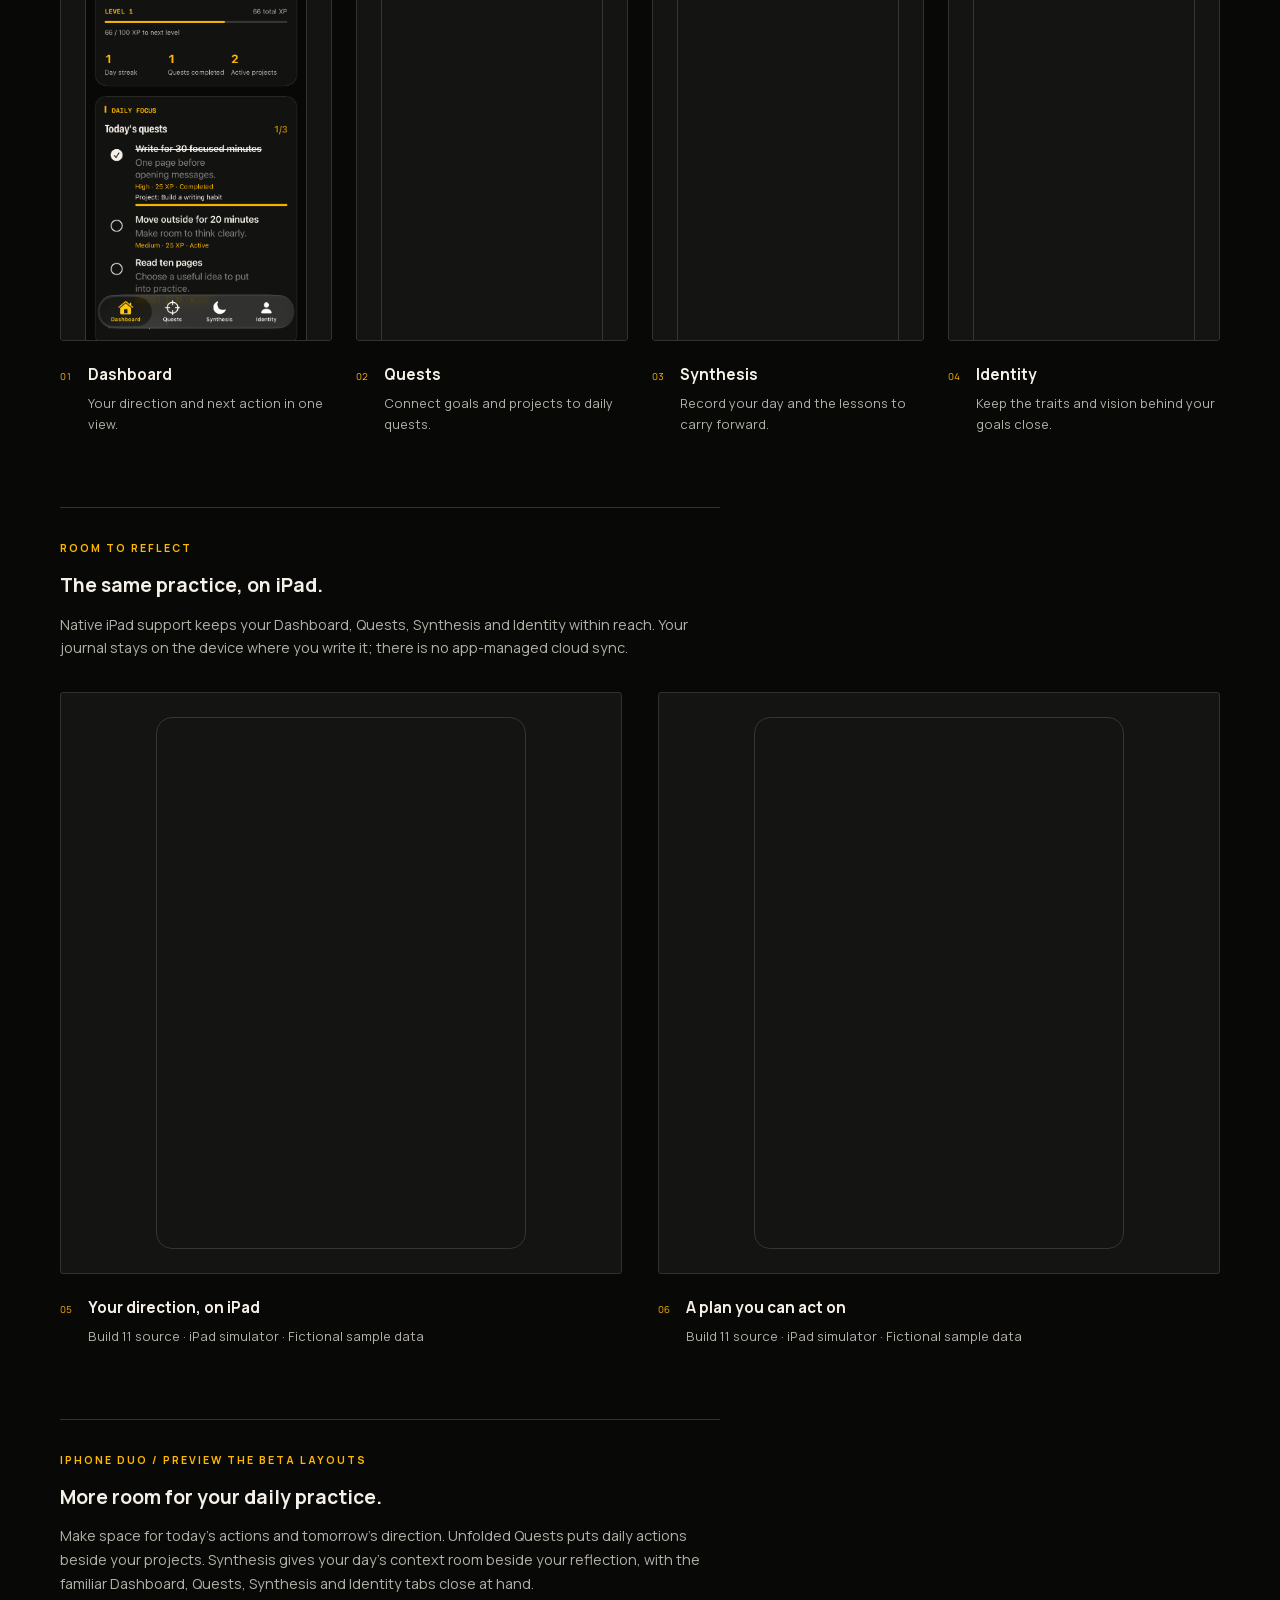
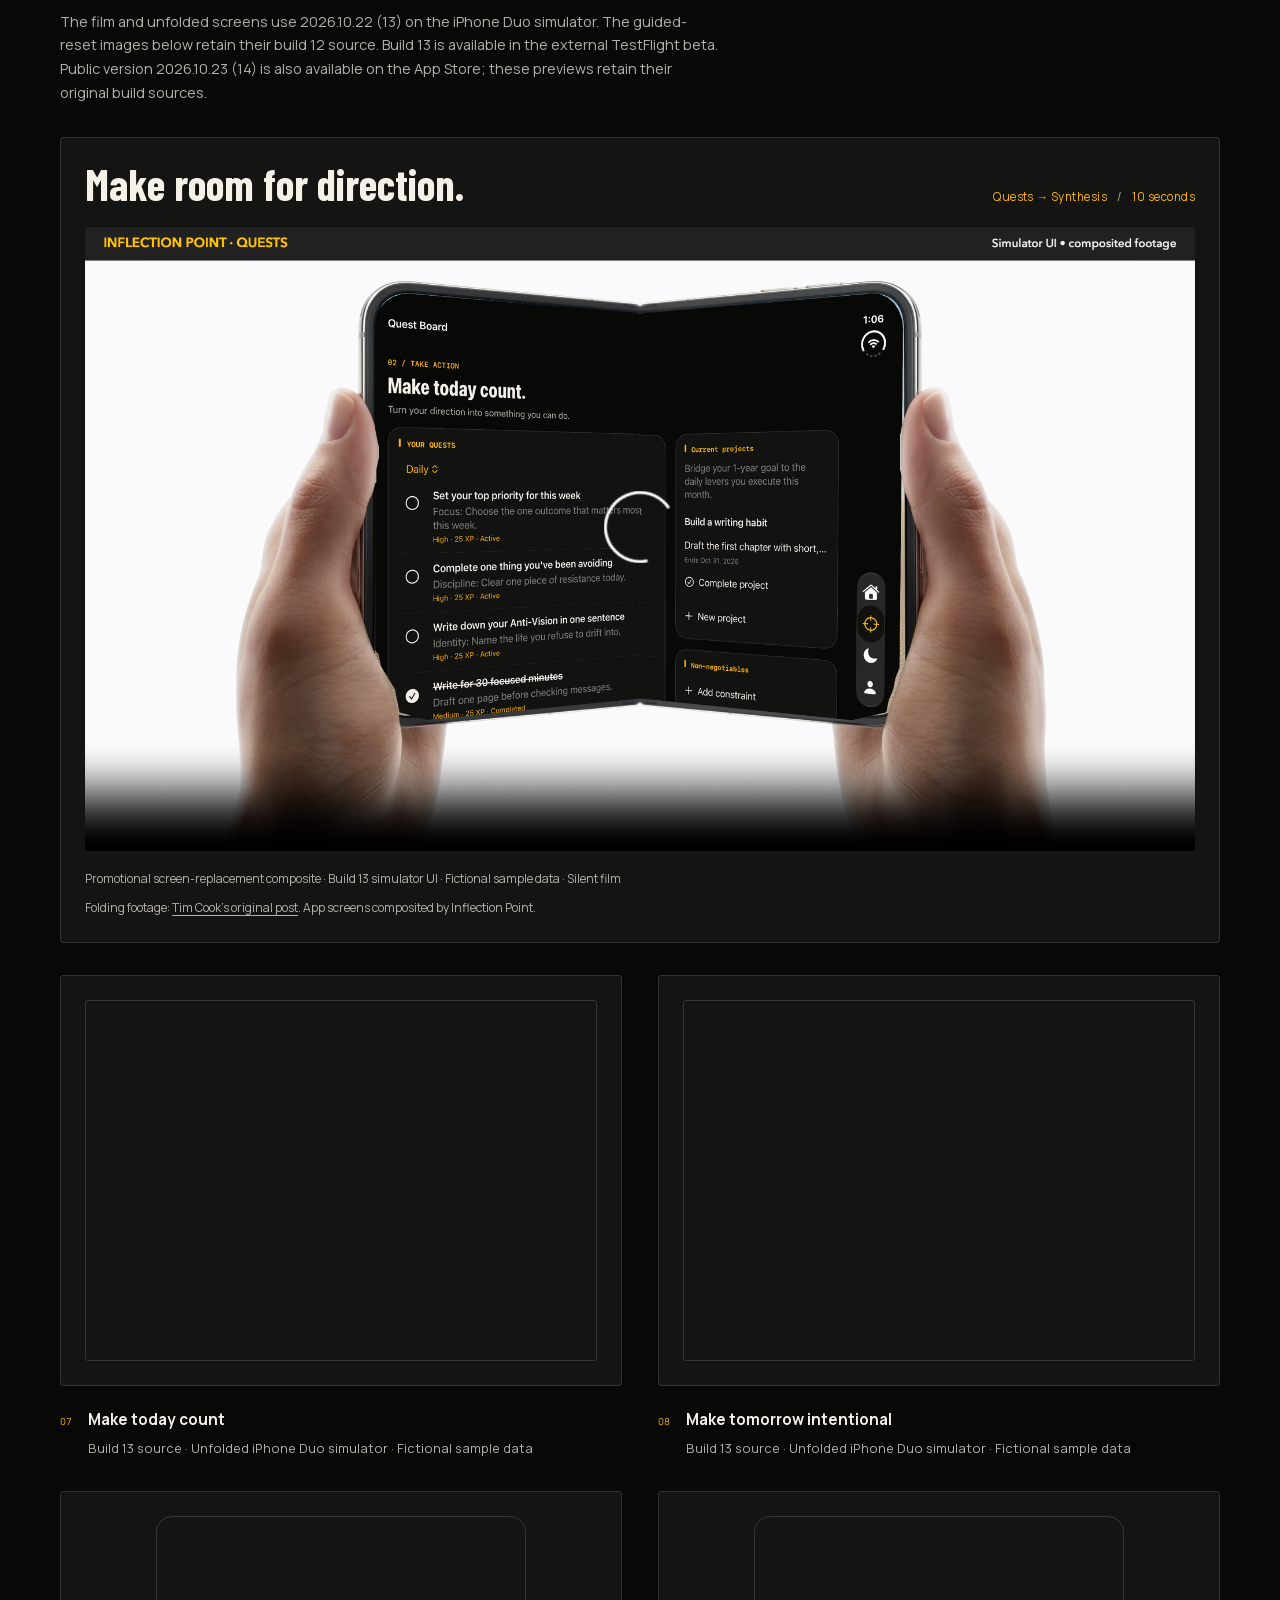
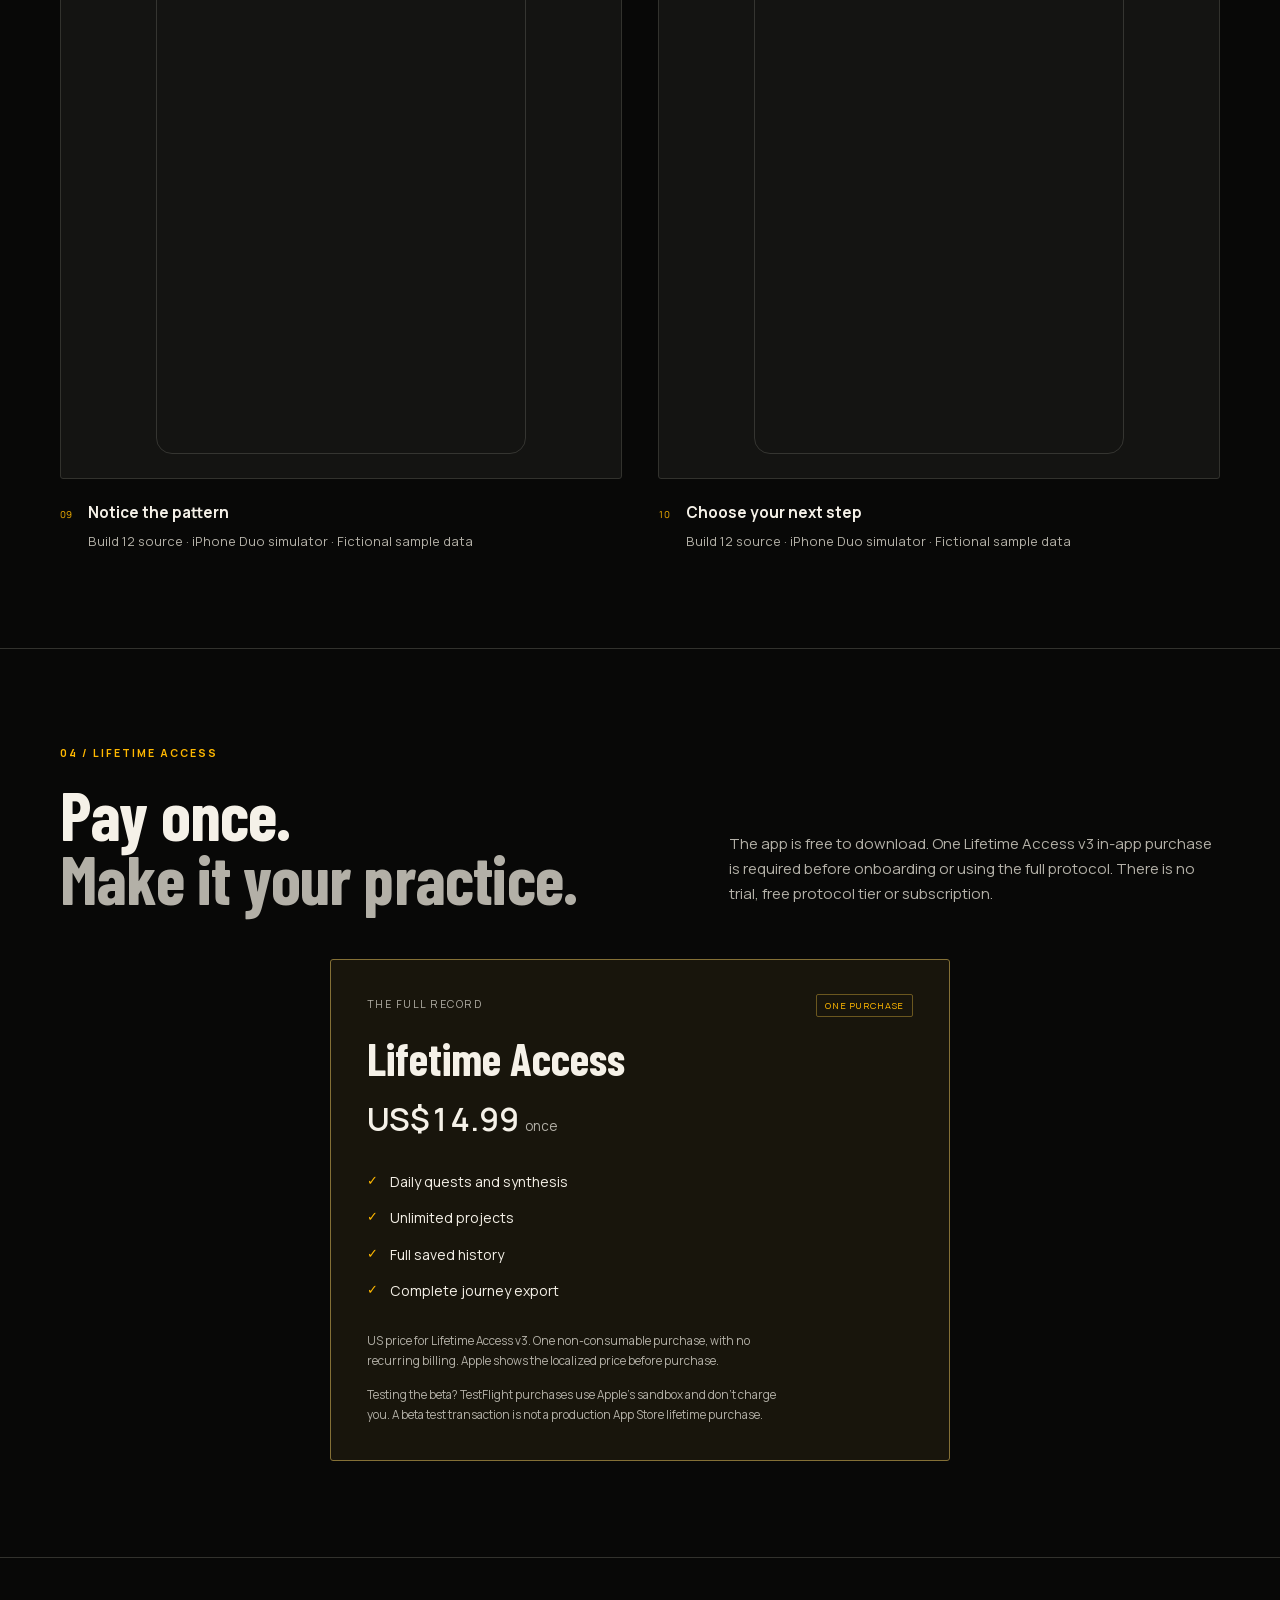
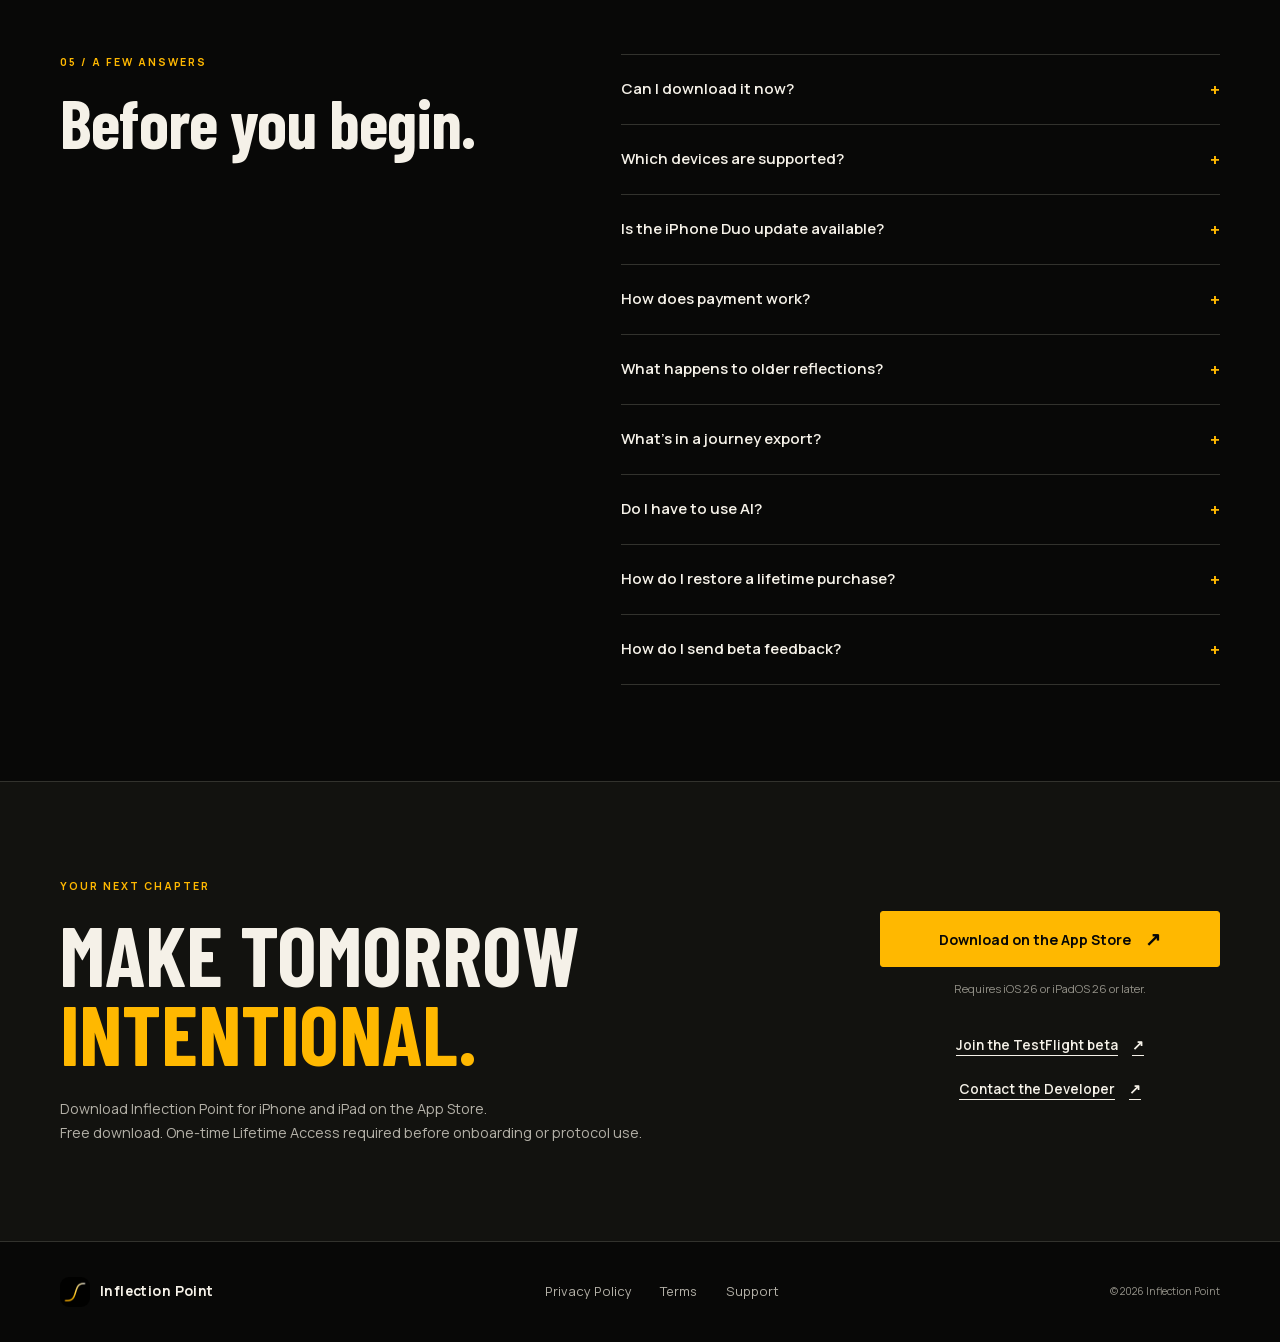
==== commit 2bec0075: "Publish App Store download links for version 2026.10.23" ====
--- a/index.html
+++ b/index.html
@@ -5,7 +5,7 @@
     <meta name="referrer" content="no-referrer" />
     <meta
       http-equiv="Content-Security-Policy"
-      content="default-src 'none'; script-src 'sha256-Eue76LtfVnXeGk5ZoRB6JCrDAL4mwENOgCESwVOve6E='; style-src 'self'; img-src 'self'; media-src 'self'; font-src 'self'; connect-src 'none'; object-src 'none'; frame-src 'none'; base-uri 'none'; form-action 'none'; upgrade-insecure-requests"
+      content="default-src 'none'; script-src 'sha256-xAiCwlb8FpKuixjQLCevJx5+jCAwbyXk+zbLrnaysWs='; style-src 'self'; img-src 'self'; media-src 'self'; font-src 'self'; connect-src 'none'; object-src 'none'; frame-src 'none'; base-uri 'none'; form-action 'none'; upgrade-insecure-requests"
     />
     <meta name="viewport" content="width=device-width, initial-scale=1" />
     <meta name="theme-color" content="#080807" />
@@ -13,7 +13,7 @@
     <title>Inflection Point — Stop Repeating Yesterday</title>
     <meta
       name="description"
-      content="A guided reset and daily practice for iPhone and iPad. Join the TestFlight beta; the public App Store release and one-time Lifetime Access await App Review."
+      content="A guided reset and daily practice for iPhone and iPad. Download free on the App Store; one-time Lifetime Access is required before onboarding or protocol use."
     />
     <link rel="canonical" href="https://inflectionpoint.me/" />
     <meta property="og:type" content="website" />
@@ -24,7 +24,7 @@
     />
     <meta
       property="og:description"
-      content="Define your future. Turn it into quests. End each day with an honest review. Preview the iPhone Duo layouts in the TestFlight beta."
+      content="Define your future. Turn it into quests. End each day with an honest review. Now available on the App Store for iPhone and iPad."
     />
     <meta
       property="og:image"
@@ -43,7 +43,7 @@
     />
     <meta
       name="twitter:description"
-      content="Identity, quests and reflection for iPhone and iPad. TestFlight beta available; public App Store release and one-time Lifetime Access await App Review."
+      content="Identity, quests and reflection for iPhone and iPad. Free App Store download with required one-time Lifetime Access. No subscription."
     />
     <meta
       name="twitter:image"
@@ -81,8 +81,10 @@
         "name": "Inflection Point",
         "applicationCategory": "LifestyleApplication",
         "operatingSystem": "iOS 26.0 or later, iPadOS 26.0 or later",
-        "description": "A guided reset and daily practice for iPhone and iPad: morning reflection, daytime check-ins and reviewed evening plans. Build 13 is available in TestFlight. Public release 2026.10.23 (14) and Lifetime Access are waiting for App Review.",
+        "description": "A guided reset and daily practice for iPhone and iPad: morning reflection, daytime check-ins and reviewed evening plans. Version 2026.10.23 is available on the App Store. Free download; a one-time Lifetime Access v3 purchase is required before onboarding or protocol use. Build 13 remains available in TestFlight.",
         "url": "https://inflectionpoint.me/",
+        "downloadUrl": "https://apps.apple.com/app/id6759310530",
+        "softwareVersion": "2026.10.23",
         "image": "https://inflectionpoint.me/images/social-card-20261005.png"
       }
     </script>
@@ -110,8 +112,8 @@
         </nav>
         <a
           class="button button-small"
-          href="https://testflight.apple.com/join/kCAhUy1C"
-          >Join the Beta <span aria-hidden="true">↗</span></a
+          href="https://apps.apple.com/app/id6759310530"
+          >Download <span aria-hidden="true">↗</span></a
         >
       </div>
     </header>
@@ -136,19 +138,20 @@
           <div class="actions">
             <a
               class="button"
-              href="https://testflight.apple.com/join/kCAhUy1C"
-              >Join on TestFlight <span aria-hidden="true">↗</span></a
+              href="https://apps.apple.com/app/id6759310530"
+              >Download on the App Store <span aria-hidden="true">↗</span></a
             >
             <a class="text-link" href="#reset"
               >Explore the Reset <span aria-hidden="true">↓</span></a
             >
           </div>
           <p class="launch-status">
-            iPhone and iPad beta available on TestFlight. Requires iOS 26 or
+            Available on the App Store for iPhone and iPad. Requires iOS 26 or
             iPadOS 26 or later.
-            The public App Store release is waiting for App Review.
+            <a href="https://testflight.apple.com/join/kCAhUy1C">TestFlight beta</a>
+            also available.
           </p>
-          <ul class="hero-facts" aria-label="Planned access">
+          <ul class="hero-facts" aria-label="Lifetime access">
             <li>Pay once</li>
             <li>Lifetime access</li>
             <li>No subscription</li>
@@ -372,7 +375,8 @@
               tabs. The iPhone and iPad previews use build 11; the iPhone Duo
               previews below use builds 12 and 13. All simulator captures use
               fictional sample data. Select a screenshot to view it at full
-              size. The public App Store release is waiting for App Review.
+              size. Public version 2026.10.23 (14) is now available on the
+              App Store.
             </p>
           </div>
           <div class="preview-grid preview-grid-native">
@@ -587,8 +591,8 @@
               The film and unfolded screens use 2026.10.22 (13) on the iPhone
               Duo simulator. The guided-reset images below retain their build
               12 source. Build 13 is available in the external TestFlight beta.
-              Public release 2026.10.23 (14) and Lifetime Access are waiting
-              for App Review.
+              Public version 2026.10.23 (14) is also available on the App Store;
+              these previews retain their original build sources.
             </p>
           </div>
           <figure class="duo-promo" aria-labelledby="duo-promo-title">
@@ -709,13 +713,13 @@
         <div class="wrap">
           <div class="section-heading split-heading">
             <div>
-              <p class="eyebrow">04 / Access for the pending App Store release</p>
+              <p class="eyebrow">04 / Lifetime access</p>
               <h2 id="access-heading">
                 Pay once.<br /><span>Make it your practice.</span>
               </h2>
             </div>
             <p>
-              The public app will be free to download. One Lifetime Access
+              The app is free to download. One Lifetime Access v3
               in-app purchase is required before onboarding or using the full
               protocol. There is no trial, free protocol tier or subscription.
             </p>
@@ -735,9 +739,9 @@
                 <li>Complete journey export</li>
               </ul>
               <p class="access-note">
-                Configured US price for the pending public release. One
-                non-consumable purchase, with no recurring billing. Apple shows
-                the localized price before purchase.
+                US price for Lifetime Access v3. One non-consumable purchase,
+                with no recurring billing. Apple shows the localized price
+                before purchase.
               </p>
               <p class="access-note">
                 Testing the beta? TestFlight purchases use Apple’s sandbox and
@@ -766,15 +770,19 @@
               </summary>
               <div class="faq-answer">
                 <p>
-                  Yes, you can
+                  Yes. <a href="https://apps.apple.com/app/id6759310530"
+                    >Download Inflection Point on the App Store</a
+                  >. Version 2026.10.23 (14) is available in the US storefront
+                  for iPhone and iPad. The download is free; Lifetime Access v3
+                  is required before onboarding or using the protocol.
+                </p>
+                <p>
+                  Prefer to test the beta?
                   <a href="https://testflight.apple.com/join/kCAhUy1C"
-                    >join the iPhone and iPad beta on TestFlight</a
-                  >.
-                  Open the link on your iPhone or iPad, install Apple’s TestFlight app
-                  if needed, and follow the invitation to join. Build 13 is the
-                  current external beta. Public release 2026.10.23 (14) and
-                  Lifetime Access are waiting for App Review; the public App
-                  Store version is not yet available.
+                    >Join the TestFlight beta</a
+                  >. Open the link on your iPhone or iPad, install Apple’s
+                  TestFlight app if needed, and follow the invitation. Build 13
+                  remains the current external beta.
                 </p>
               </div>
             </details>
@@ -784,7 +792,7 @@
               </summary>
               <div class="faq-answer">
                 <p>
-                  The current beta supports iPhone with iOS 26 or later and
+                  The app supports iPhone with iOS 26 or later and
                   iPad with iPadOS 26 or later. Manual planning, the
                   guided reset and Quick Log work without Apple Intelligence.
                   Optional AI features have additional hardware, language,
@@ -803,8 +811,9 @@
                   uses genuine build 13 simulator screens composited into
                   folding footage. Draft-continuity changes keep open drafts
                   in memory until you save; unsaved text can be lost if the app
-                  is terminated. Public release 2026.10.23 (14) and Lifetime
-                  Access are waiting for App Review.
+                  is terminated. Public version 2026.10.23 (14) is now
+                  available on the App Store; the promo retains its build 13
+                  source.
                 </p>
               </div>
             </details>
@@ -814,10 +823,10 @@
               </summary>
               <div class="faq-answer">
                 <p>
-                  For the pending public release, the app will be free to
-                  download. A single non-consumable Lifetime Access in-app
-                  purchase is required before onboarding or using the protocol.
-                  The configured US price is US$14.99 once; Apple shows your
+                  The app is free to download. A single non-consumable
+                  Lifetime Access v3 in-app purchase is required before
+                  onboarding or using the protocol.
+                  The US price is US$14.99 once; Apple shows your
                   localized price before purchase. There is no trial, free
                   protocol tier, subscription or recurring charge.
                 </p>
@@ -841,7 +850,7 @@
               </summary>
               <div class="faq-answer">
                 <p>
-                  The planned lifetime purchase includes your full saved
+                  The lifetime purchase includes your full saved
                   reflection history. Older saved entries remain on your device.
                   Earlier Expo versions could delete older entries; upgrading
                   cannot recover entries already removed. See the
@@ -856,7 +865,7 @@
               </summary>
               <div class="faq-answer">
                 <p>
-                  The planned release provides complete JSON export of your
+                  The release provides complete JSON export of your
                   journal collections, including guided reset responses, daytime
                   check-ins and reviewed plans, with an embedded avatar when
                   present. Export and recovery of existing data remain available
@@ -874,7 +883,7 @@
               <div class="faq-answer">
                 <p>
                   The guided reset and Quick Log are written by you; no AI is
-                  required. The planned native release uses Apple Intelligence
+                  required. The native release uses Apple Intelligence
                   for an optional daily debrief on your device, with no cloud
                   debrief fallback. It requires an eligible iPhone or iPad, supported
                   language and region, Apple Intelligence enabled, and the model
@@ -941,17 +950,21 @@
               Make tomorrow<br /><span>intentional.</span>
             </h2>
             <p>
-              Try the iPhone and iPad beta on TestFlight and help shape the app.<br />
-              The public App Store release is waiting for App Review.
+              Download Inflection Point for iPhone and iPad on the App Store.<br />
+              Free download. One-time Lifetime Access required before
+              onboarding or protocol use.
             </p>
           </div>
           <div class="launch-action">
             <a
               class="button"
-              href="https://testflight.apple.com/join/kCAhUy1C"
-              >Join on TestFlight <span aria-hidden="true">↗</span></a
+              href="https://apps.apple.com/app/id6759310530"
+              >Download on the App Store <span aria-hidden="true">↗</span></a
             >
-            <p>Opens Apple’s TestFlight signup page. Requires iOS 26 or iPadOS 26 or later.</p>
+            <p>Requires iOS 26 or iPadOS 26 or later.</p>
+            <a class="text-link" href="https://testflight.apple.com/join/kCAhUy1C"
+              >Join the TestFlight beta <span aria-hidden="true">↗</span></a
+            >
             <a
               class="text-link"
               href="mailto:nick@nickrae.net?subject=Inflection%20Point%20question"
